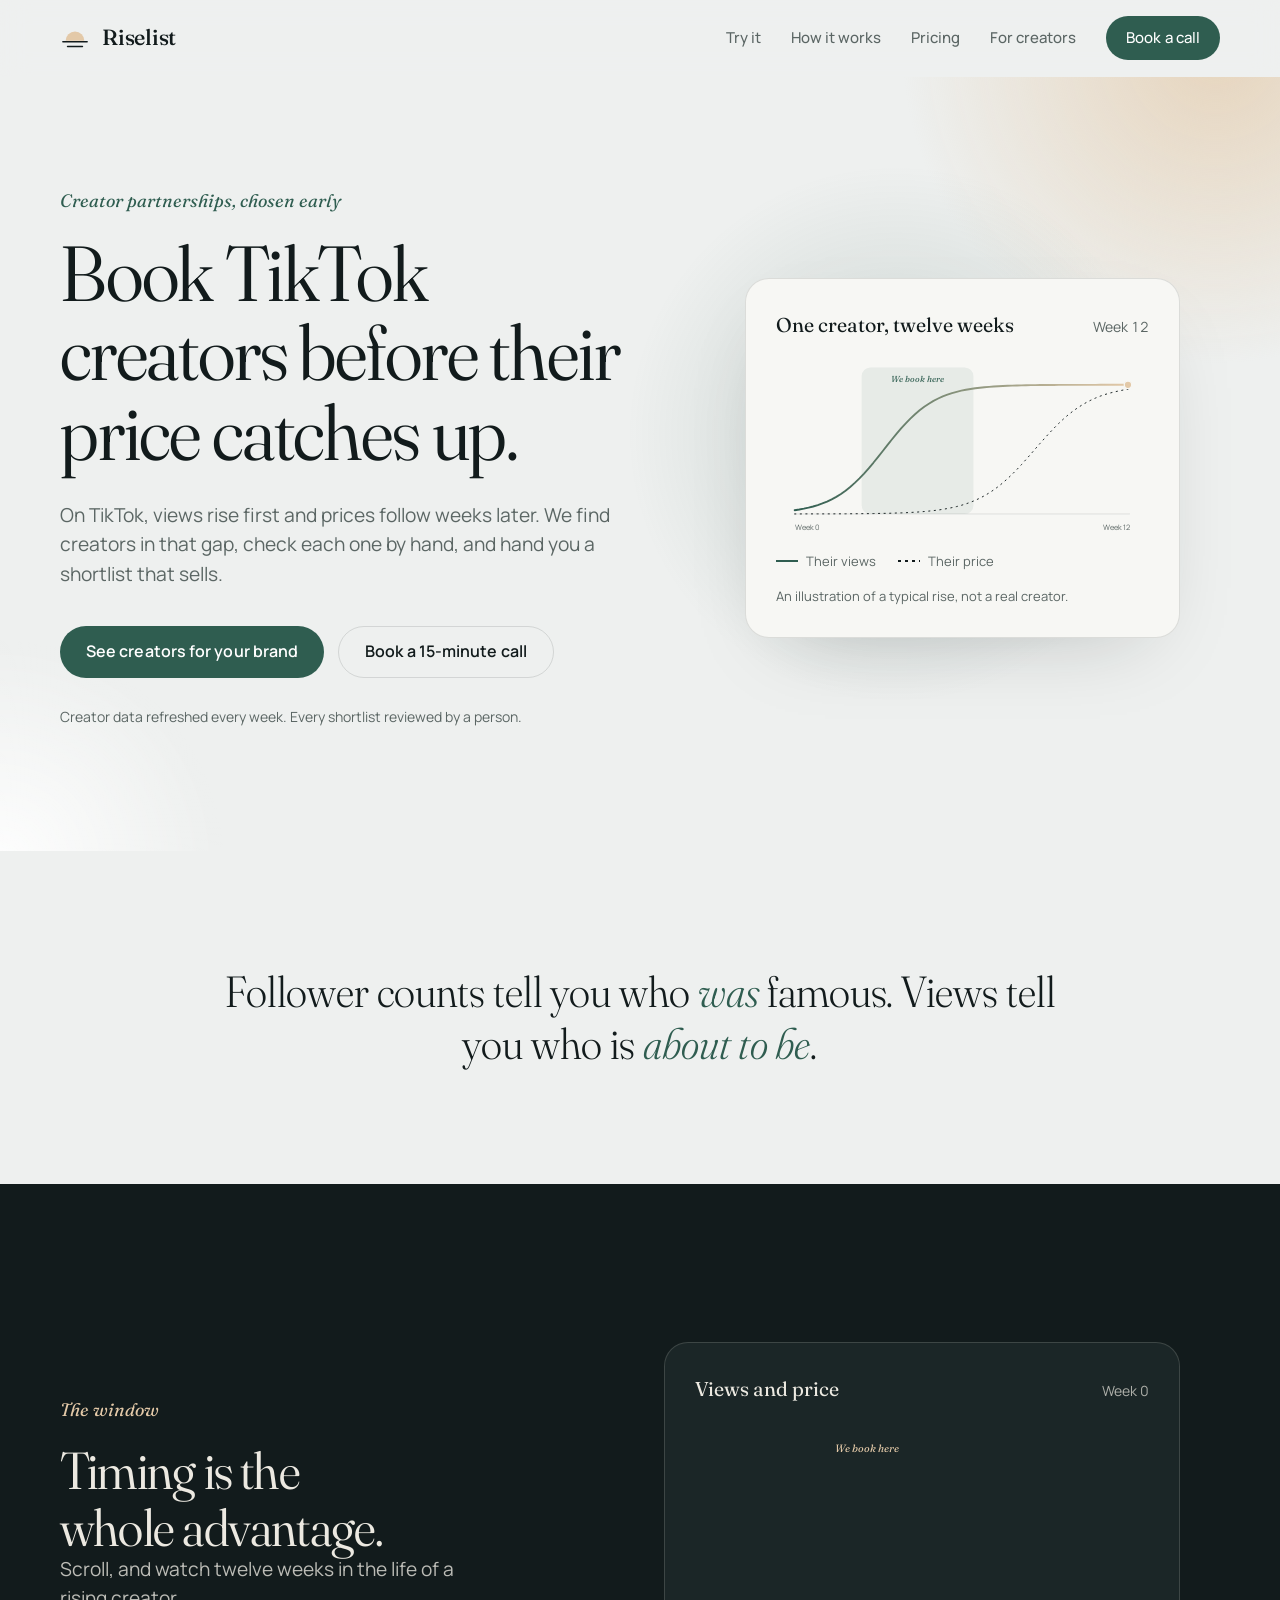
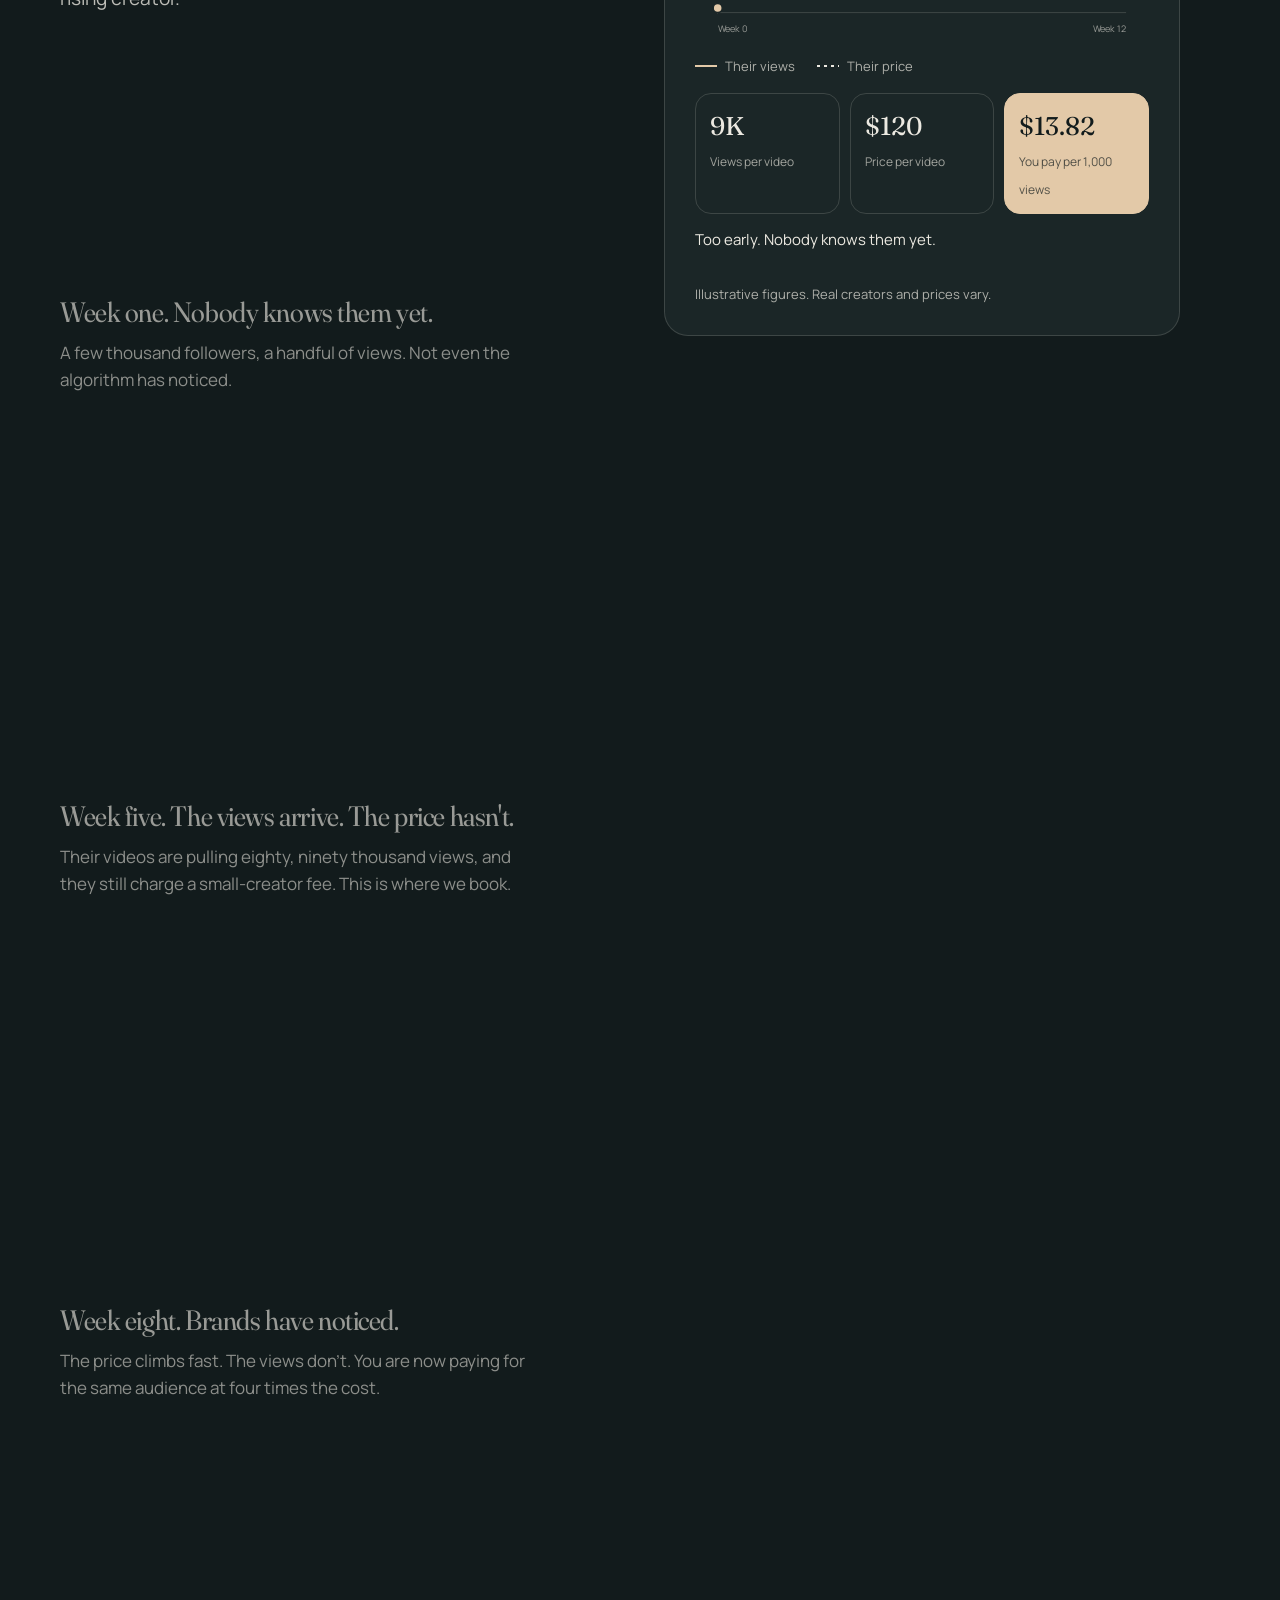
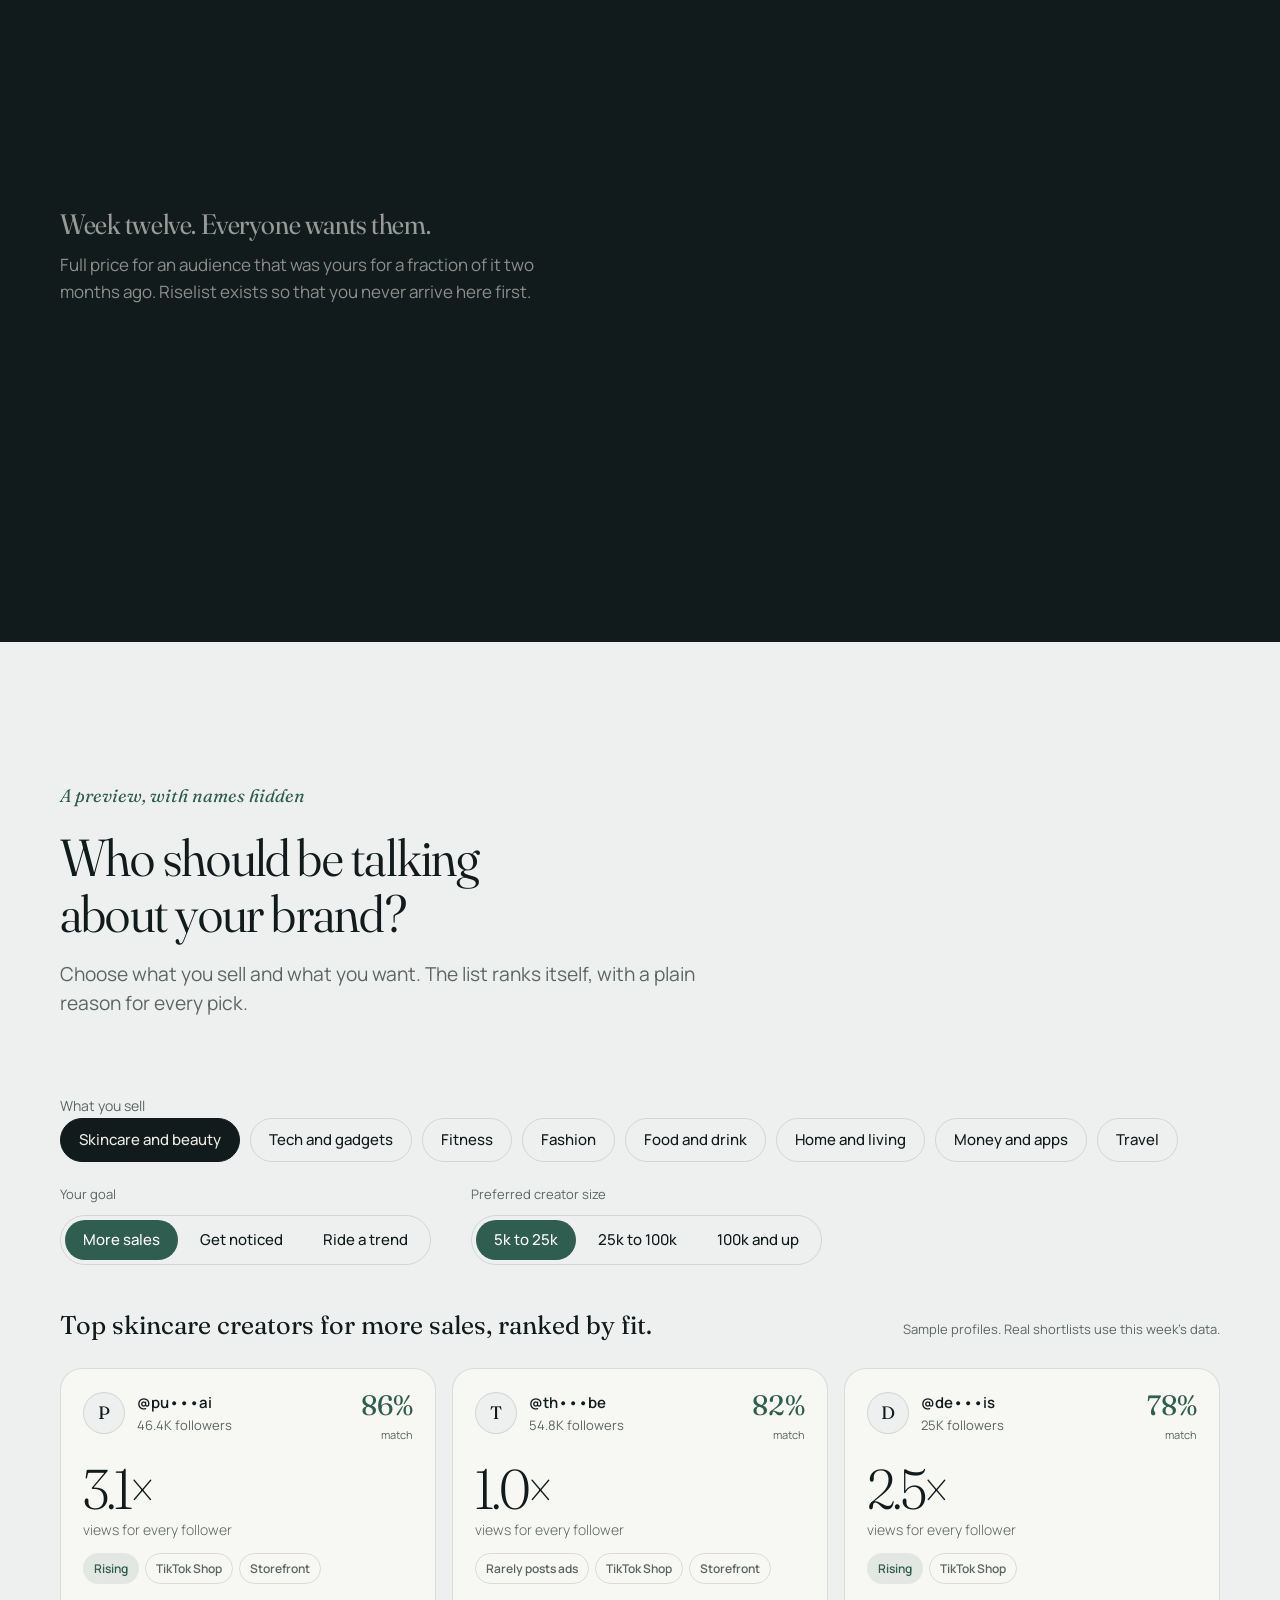
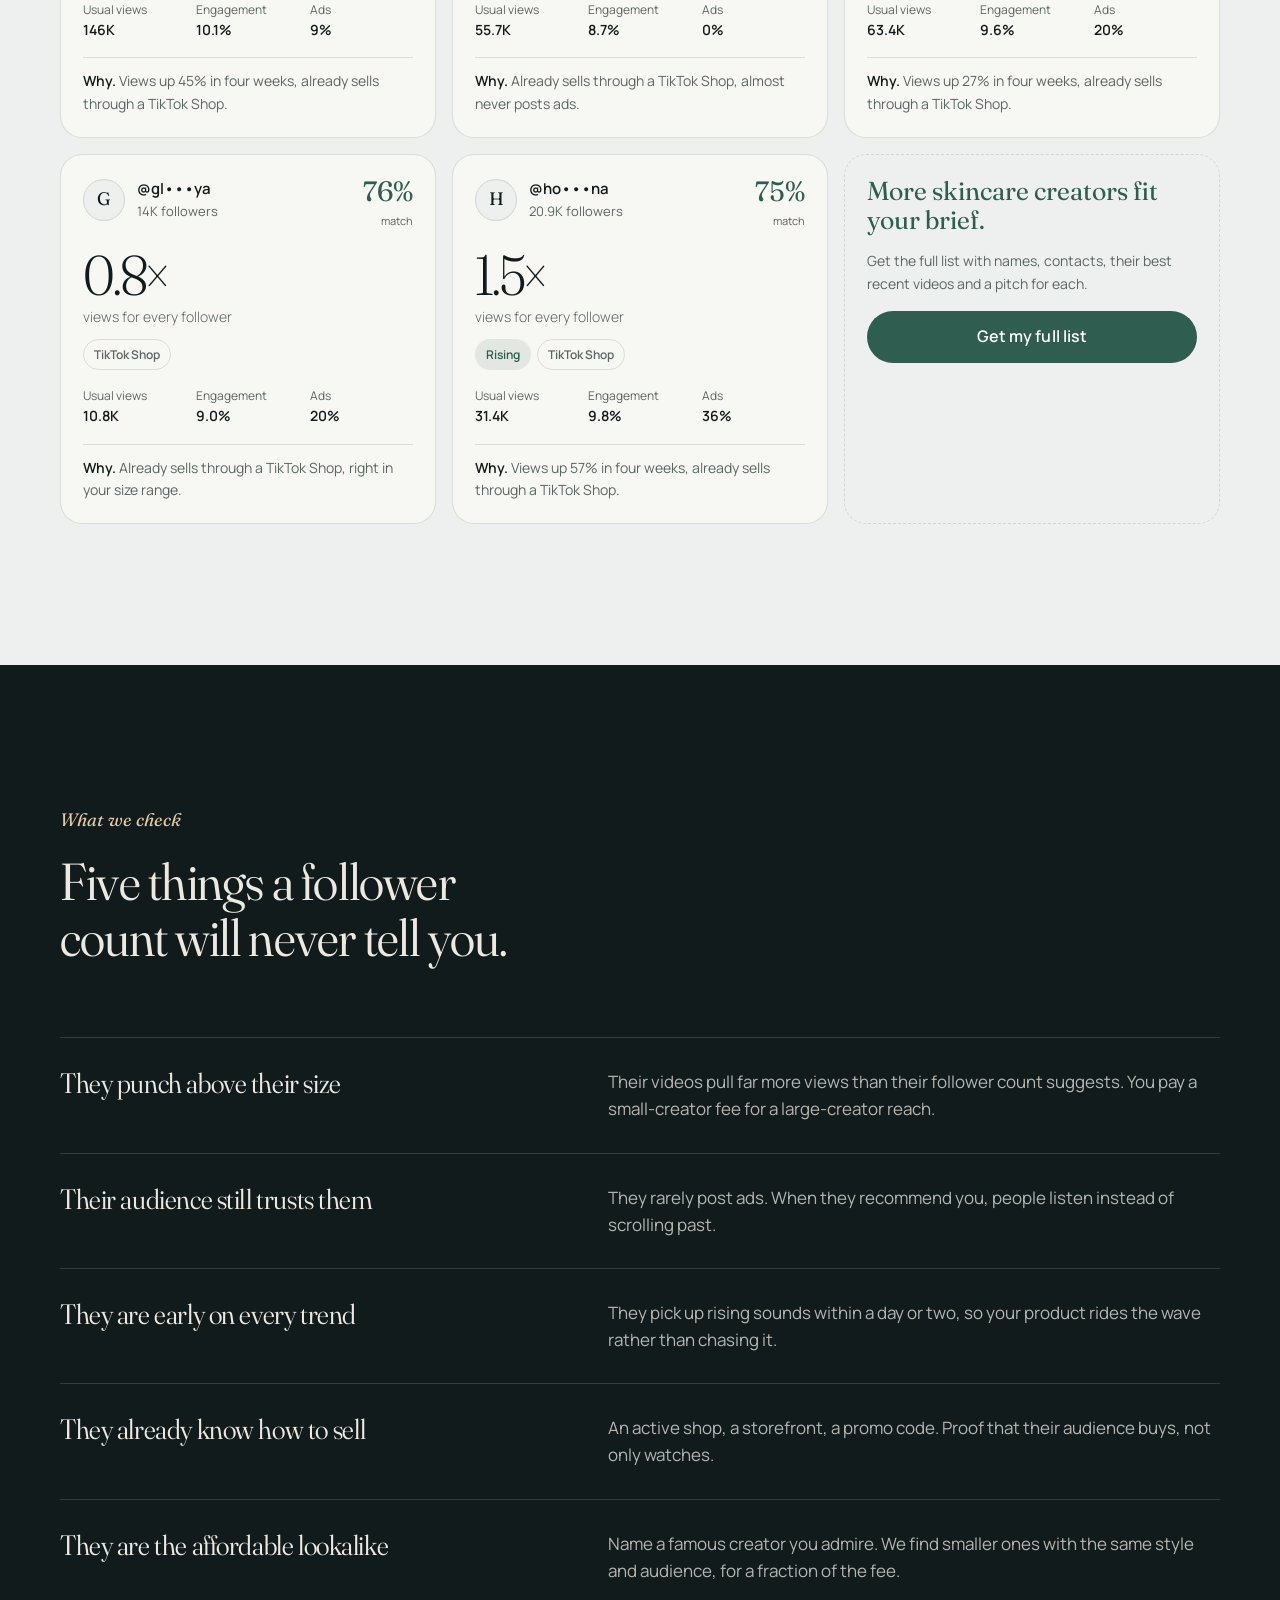
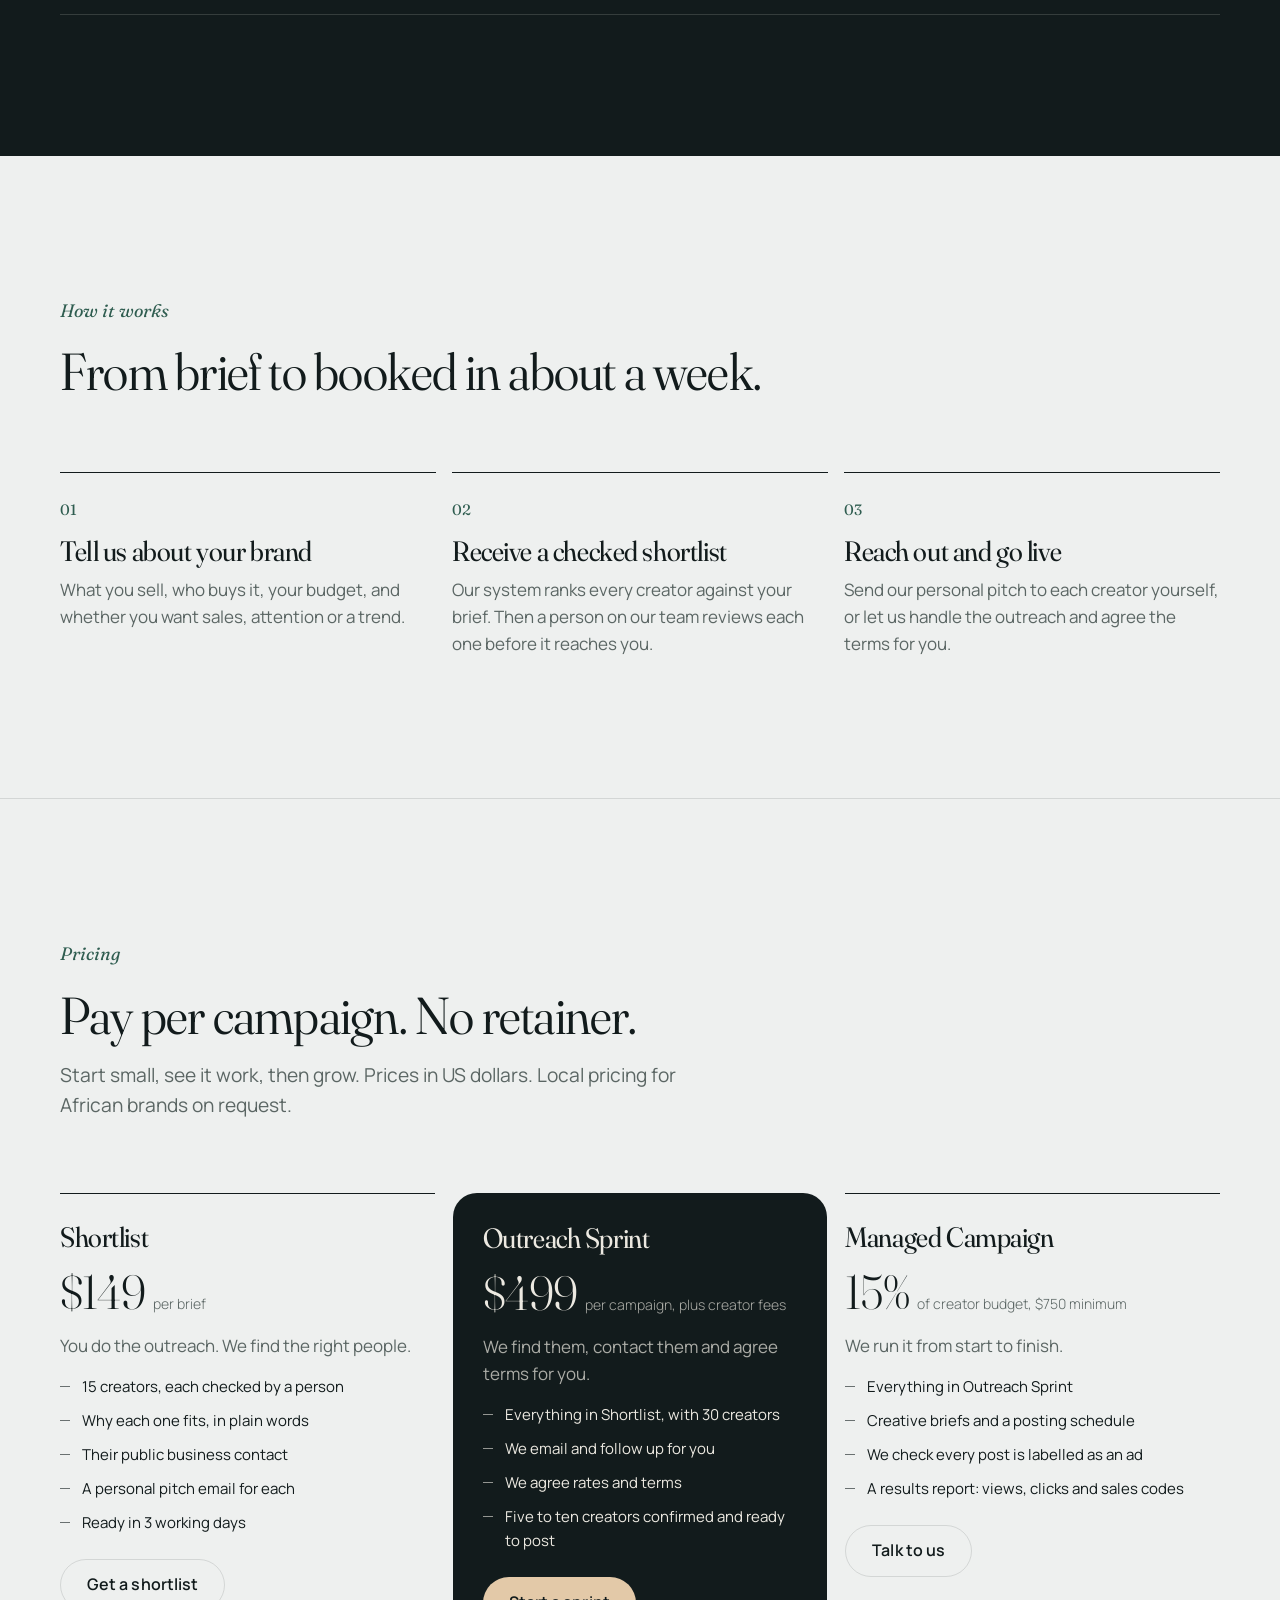
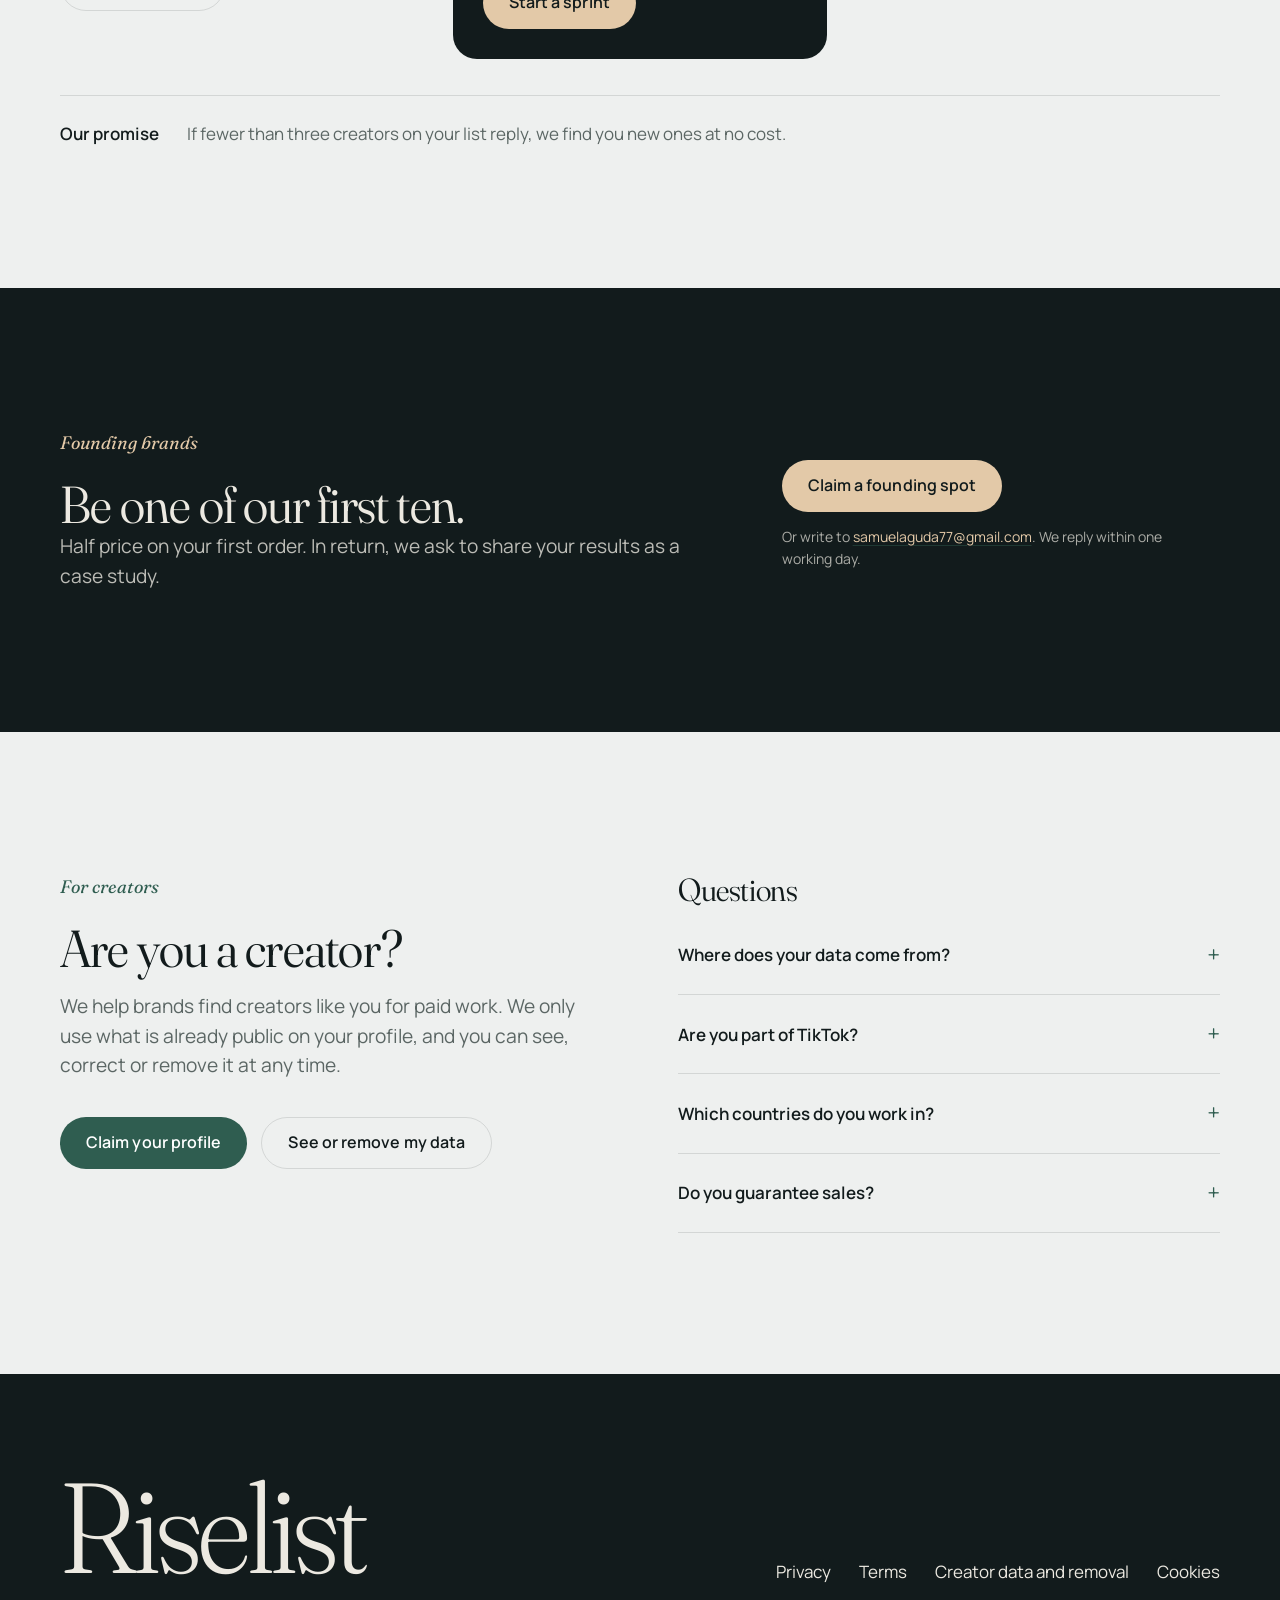
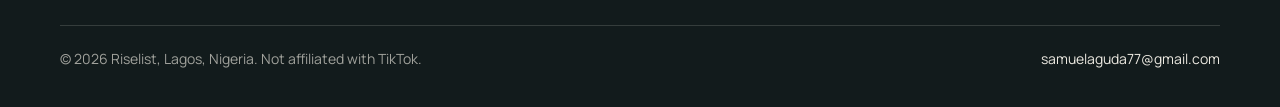
==== index.html @ f0c31afb "Riselist website: calm redesign, policies, GitHub Pages workflow Co-Authored-By: Claude Fable 5.1 <n" ====
<!doctype html>
<html lang="en">
<head>
  <meta charset="utf-8">
  <meta name="viewport" content="width=device-width, initial-scale=1">
  <title>Riselist — Book TikTok creators before their price catches up</title>
  <meta name="description" content="Riselist finds TikTok creators whose views are rising faster than their price, checks each one by hand, and gives brands a shortlist that sells.">
  <meta name="theme-color" content="#EEF0EF">
  <link rel="canonical" href="https://getriselist.com/">
  <link rel="icon" href="/assets/favicon.svg" type="image/svg+xml">
  <meta property="og:title" content="Riselist — Book TikTok creators before their price catches up">
  <meta property="og:description" content="We find creators in the gap between rising views and rising prices, check each one by hand, and hand you a shortlist that sells.">
  <meta property="og:type" content="website">
  <meta property="og:url" content="https://getriselist.com/">
  <meta property="og:image" content="https://getriselist.com/assets/og.png">
  <meta name="twitter:card" content="summary_large_image">
  <link rel="preconnect" href="https://fonts.googleapis.com">
  <link rel="preconnect" href="https://fonts.gstatic.com" crossorigin>
  <link rel="stylesheet" href="https://fonts.googleapis.com/css2?family=Fraunces:ital,opsz,wght,SOFT@0,9..144,300..600,0..100;1,9..144,300..600,0..100&family=Manrope:wght@400;500;600&display=swap">
  <link rel="stylesheet" href="/assets/style.css">
</head>
<body>
<a class="skip" href="#main">Skip to content</a>

<header class="site-header" id="top">
  <div class="wrap">
    <a class="brand" href="/" aria-label="Riselist home">
      <svg class="brand-mark" viewBox="0 0 32 32" aria-hidden="true"><path d="M6 19a10 10 0 0 1 20 0z" fill="#E3C9A8"></path><path d="M3 20h26" stroke="#121B1C" stroke-width="1.5" stroke-linecap="round"></path><path d="M8 25h16" stroke="#121B1C" stroke-width="1.5" stroke-linecap="round"></path></svg>
      <span class="brand-name">Riselist</span>
    </a>
    <button type="button" class="nav-toggle" aria-expanded="false" aria-controls="nav" aria-label="Open menu">
      <svg viewBox="0 0 20 20" fill="none" stroke="currentColor" stroke-width="1.6" stroke-linecap="round"><path d="M3 6h14M3 10h14M3 14h14"></path></svg>
    </button>
    <nav class="nav" id="nav" aria-label="Main">
      <a href="#demo">Try it</a>
      <a href="#how">How it works</a>
      <a href="#pricing">Pricing</a>
      <a href="/creators.html">For creators</a>
      <a class="btn btn-primary" href="#book">Book a call</a>
    </nav>
  </div>
</header>

<main id="main">

  <!-- HERO -->
  <section class="hero" aria-labelledby="hero-title">
    <div class="dawn" aria-hidden="true"><span class="d1"></span><span class="d2"></span><span class="d3"></span></div>
    <div class="wrap">
      <div>
        <p class="label rv d1">Creator partnerships, chosen early</p>
        <h1 id="hero-title" class="rv d2">Book TikTok creators before their price catches up.</h1>
        <p class="lead rv d3">On TikTok, views rise first and prices follow weeks later. We find creators in that gap, check each one by hand, and hand you a shortlist that sells.</p>
        <div class="hero-actions rv d4">
          <a class="btn btn-primary" href="#demo">See creators for your brand</a>
          <a class="btn btn-ghost" href="#book">Book a 15-minute call</a>
        </div>
        <p class="hero-note rv d5">Creator data refreshed every week. Every shortlist reviewed by a person.</p>
      </div>

      <figure class="rise-card rv d3" aria-describedby="rise-desc">
        <figcaption>
          <span class="ttl">One creator, twelve weeks</span>
          <span class="wk" id="hero-week">Week 0</span>
        </figcaption>
        <svg class="rise-svg" id="hero-svg" viewBox="0 0 600 300" role="img" aria-labelledby="rise-desc">
          <desc id="rise-desc">A creator's views rise steeply from week two while their price only starts to rise around week seven. The gap between is when Riselist books them.</desc>
          <defs>
            <linearGradient id="viewsGrad" x1="0" x2="1" y1="0" y2="0">
              <stop offset="0" stop-color="#2F5D50"></stop>
              <stop offset="1" stop-color="#E3C9A8"></stop>
            </linearGradient>
          </defs>
          <rect class="window" x="0" y="20" width="0" height="236" rx="14" fill="rgba(47,93,80,0.08)"></rect>
          <text class="window-label" x="0" y="44" text-anchor="middle" font-family="Fraunces, Georgia, serif" font-style="italic" font-size="14" fill="#2F5D50" opacity="0">We book here</text>
          <line x1="30" y1="256" x2="570" y2="256" stroke="rgba(18,27,28,0.18)" stroke-width="1"></line>
          <path class="price-path" d="" fill="none" stroke="#121B1C" stroke-width="1.5" stroke-dasharray="2 7" stroke-linecap="round"></path>
          <path class="views-path" d="" fill="none" stroke="url(#viewsGrad)" stroke-width="3" stroke-linecap="round" stroke-linejoin="round"></path>
          <circle class="views-dot" cx="30" cy="256" r="6" fill="#E3C9A8" stroke="#F7F7F4" stroke-width="2"></circle>
          <text x="30" y="282" font-family="Manrope, system-ui, sans-serif" font-size="12" fill="#5B6664">Week 0</text>
          <text x="570" y="282" text-anchor="end" font-family="Manrope, system-ui, sans-serif" font-size="12" fill="#5B6664">Week 12</text>
        </svg>
        <div class="legend" aria-hidden="true"><span><i></i>Their views</span><span><i class="dot"></i>Their price</span></div>
        <p class="caption">An illustration of a typical rise, not a real creator.</p>
      </figure>
    </div>
  </section>

  <!-- STATEMENT -->
  <section class="statement reveal" aria-label="Our view">
    <div class="wrap">
      <p>Follower counts tell you who <em>was</em> famous. Views tell you who is <em>about to be</em>.</p>
    </div>
  </section>

  <!-- SCROLL STORY -->
  <section class="section on-ink story" id="why" aria-labelledby="story-title">
    <div class="wrap">
      <div class="story-steps" id="story-steps">
        <div class="story-step active" data-week="0.5">
          <div class="inner">
            <p class="label">The window</p>
            <h2 id="story-title">Timing is the whole advantage.</h2>
            <p class="lead">Scroll, and watch twelve weeks in the life of a rising creator.</p>
          </div>
        </div>
        <div class="story-step" data-week="1.5">
          <div class="inner">
            <h3>Week one. Nobody knows them yet.</h3>
            <p>A few thousand followers, a handful of views. Not even the algorithm has noticed.</p>
          </div>
        </div>
        <div class="story-step" data-week="5">
          <div class="inner">
            <h3>Week five. The views arrive. The price hasn't.</h3>
            <p>Their videos are pulling eighty, ninety thousand views, and they still charge a small-creator fee. This is where we book.</p>
          </div>
        </div>
        <div class="story-step" data-week="8.5">
          <div class="inner">
            <h3>Week eight. Brands have noticed.</h3>
            <p>The price climbs fast. The views don't. You are now paying for the same audience at four times the cost.</p>
          </div>
        </div>
        <div class="story-step" data-week="12">
          <div class="inner">
            <h3>Week twelve. Everyone wants them.</h3>
            <p>Full price for an audience that was yours for a fraction of it two months ago. Riselist exists so that you never arrive here first.</p>
          </div>
        </div>
      </div>

      <div class="story-stage">
        <figure class="rise-card">
          <figcaption>
            <span class="ttl">Views and price</span>
            <span class="wk" id="story-week">Week 0</span>
          </figcaption>
          <svg class="rise-svg" id="story-svg" viewBox="0 0 600 300" role="img" aria-label="Chart that follows the text: views rise early, price rises late.">
            <defs>
              <linearGradient id="viewsGrad2" x1="0" x2="1" y1="0" y2="0">
                <stop offset="0" stop-color="#8FB5A8"></stop>
                <stop offset="1" stop-color="#E3C9A8"></stop>
              </linearGradient>
            </defs>
            <rect class="window" x="0" y="20" width="0" height="236" rx="14" fill="rgba(227,201,168,0.10)"></rect>
            <text class="window-label" x="0" y="44" text-anchor="middle" font-family="Fraunces, Georgia, serif" font-style="italic" font-size="14" fill="#E3C9A8" opacity="0">We book here</text>
            <line x1="30" y1="256" x2="570" y2="256" stroke="rgba(236,233,225,0.22)" stroke-width="1"></line>
            <path class="price-path" d="" fill="none" stroke="#ECE9E1" stroke-width="1.5" stroke-dasharray="2 7" stroke-linecap="round"></path>
            <path class="views-path" d="" fill="none" stroke="url(#viewsGrad2)" stroke-width="3" stroke-linecap="round" stroke-linejoin="round"></path>
            <circle class="views-dot" cx="30" cy="256" r="6" fill="#E3C9A8" stroke="#1B2627" stroke-width="2"></circle>
            <text x="30" y="282" font-family="Manrope, system-ui, sans-serif" font-size="12" fill="rgba(236,233,225,0.6)">Week 0</text>
            <text x="570" y="282" text-anchor="end" font-family="Manrope, system-ui, sans-serif" font-size="12" fill="rgba(236,233,225,0.6)">Week 12</text>
          </svg>
          <div class="legend" aria-hidden="true"><span><i></i>Their views</span><span><i class="dot"></i>Their price</span></div>
          <div class="stats" aria-live="polite">
            <div class="stat"><b id="st-views">9K</b><span>Views per video</span></div>
            <div class="stat"><b id="st-price">$120</b><span>Price per video</span></div>
            <div class="stat hi"><b id="st-cpm">$13.80</b><span>You pay per 1,000 views</span></div>
          </div>
          <p class="verdict" id="st-verdict">Too early. Nobody knows them yet.</p>
          <div class="story-scrub">
            <label for="story-range">Move through the twelve weeks</label>
            <input id="story-range" type="range" min="0" max="12" step="0.25" value="0">
          </div>
          <p class="caption">Illustrative figures. Real creators and prices vary.</p>
        </figure>
      </div>
    </div>
  </section>

  <!-- DEMO -->
  <section class="section" id="demo" aria-labelledby="demo-title">
    <div class="wrap">
      <div class="section-head reveal">
        <p class="label">A preview, with names hidden</p>
        <h2 id="demo-title">Who should be talking about your brand?</h2>
        <p class="lead">Choose what you sell and what you want. The list ranks itself, with a plain reason for every pick.</p>
      </div>

      <div class="controls reveal">
        <div class="group">
          <span class="muted small">What you sell</span>
          <div class="chips" id="cats" role="group" aria-label="What you sell"></div>
        </div>
        <div class="control-row">
          <div class="group">
            <span>Your goal</span>
            <div class="seg" id="goals" role="group" aria-label="Your goal"></div>
          </div>
          <div class="group">
            <span>Preferred creator size</span>
            <div class="seg" id="sizes" role="group" aria-label="Preferred creator size"></div>
          </div>
        </div>
      </div>

      <div class="demo-summary">
        <p class="ttl" id="demo-summary">Top skincare creators for more sales, ranked by fit.</p>
        <p class="note">Sample profiles. Real shortlists use this week's data.</p>
      </div>

      <div class="cards" id="cards" aria-live="polite"></div>
    </div>
  </section>

  <!-- WHAT WE CHECK -->
  <section class="section on-ink" id="checks" aria-labelledby="checks-title">
    <div class="wrap">
      <div class="section-head reveal">
        <p class="label">What we check</p>
        <h2 id="checks-title">Five things a follower count will never tell you.</h2>
      </div>
      <ul class="checks stagger">
        <li><h3>They punch above their size</h3><p>Their videos pull far more views than their follower count suggests. You pay a small-creator fee for a large-creator reach.</p></li>
        <li><h3>Their audience still trusts them</h3><p>They rarely post ads. When they recommend you, people listen instead of scrolling past.</p></li>
        <li><h3>They are early on every trend</h3><p>They pick up rising sounds within a day or two, so your product rides the wave rather than chasing it.</p></li>
        <li><h3>They already know how to sell</h3><p>An active shop, a storefront, a promo code. Proof that their audience buys, not only watches.</p></li>
        <li><h3>They are the affordable lookalike</h3><p>Name a famous creator you admire. We find smaller ones with the same style and audience, for a fraction of the fee.</p></li>
      </ul>
    </div>
  </section>

  <!-- HOW IT WORKS -->
  <section class="section" id="how" aria-labelledby="how-title">
    <div class="wrap">
      <div class="section-head reveal">
        <p class="label">How it works</p>
        <h2 id="how-title">From brief to booked in about a week.</h2>
      </div>
      <ol class="steps stagger">
        <li><h3>Tell us about your brand</h3><p>What you sell, who buys it, your budget, and whether you want sales, attention or a trend.</p></li>
        <li><h3>Receive a checked shortlist</h3><p>Our system ranks every creator against your brief. Then a person on our team reviews each one before it reaches you.</p></li>
        <li><h3>Reach out and go live</h3><p>Send our personal pitch to each creator yourself, or let us handle the outreach and agree the terms for you.</p></li>
      </ol>
    </div>
  </section>

  <!-- PRICING -->
  <section class="section" id="pricing" aria-labelledby="pricing-title">
    <div class="wrap">
      <div class="section-head reveal">
        <p class="label">Pricing</p>
        <h2 id="pricing-title">Pay per campaign. No retainer.</h2>
        <p class="lead">Start small, see it work, then grow. Prices in US dollars. Local pricing for African brands on request.</p>
      </div>
      <div class="plans stagger">
        <div class="plan">
          <h3>Shortlist</h3>
          <p class="price">$149<small>per brief</small></p>
          <p class="muted">You do the outreach. We find the right people.</p>
          <ul>
            <li>15 creators, each checked by a person</li>
            <li>Why each one fits, in plain words</li>
            <li>Their public business contact</li>
            <li>A personal pitch email for each</li>
            <li>Ready in 3 working days</li>
          </ul>
          <a class="btn btn-ghost" href="#book">Get a shortlist</a>
        </div>
        <div class="plan featured on-ink">
          <h3>Outreach Sprint</h3>
          <p class="price">$499<small>per campaign, plus creator fees</small></p>
          <p class="muted">We find them, contact them and agree terms for you.</p>
          <ul>
            <li>Everything in Shortlist, with 30 creators</li>
            <li>We email and follow up for you</li>
            <li>We agree rates and terms</li>
            <li>Five to ten creators confirmed and ready to post</li>
          </ul>
          <a class="btn btn-primary" href="#book">Start a sprint</a>
        </div>
        <div class="plan">
          <h3>Managed Campaign</h3>
          <p class="price">15%<small>of creator budget, $750 minimum</small></p>
          <p class="muted">We run it from start to finish.</p>
          <ul>
            <li>Everything in Outreach Sprint</li>
            <li>Creative briefs and a posting schedule</li>
            <li>We check every post is labelled as an ad</li>
            <li>A results report: views, clicks and sales codes</li>
          </ul>
          <a class="btn btn-ghost" href="#book">Talk to us</a>
        </div>
      </div>
      <div class="promise reveal">
        <b>Our promise</b>
        <span class="muted">If fewer than three creators on your list reply, we find you new ones at no cost.</span>
      </div>
    </div>
  </section>

  <!-- FOUNDING -->
  <section class="section on-ink founding" id="book" aria-labelledby="founding-title">
    <div class="wrap">
      <div class="reveal">
        <p class="label">Founding brands</p>
        <h2 id="founding-title">Be one of our first ten.</h2>
        <p class="lead">Half price on your first order. In return, we ask to share your results as a case study.</p>
      </div>
      <div class="reveal">
        <a class="btn btn-primary" href="mailto:samuelaguda77@gmail.com?subject=Founding%20brand%20at%20Riselist">Claim a founding spot</a>
        <p class="small founding-alt">Or write to <a class="founding-link" href="mailto:samuelaguda77@gmail.com">samuelaguda77@gmail.com</a>. We reply within one working day.</p>
      </div>
    </div>
  </section>

  <!-- CREATORS + FAQ -->
  <section class="section" id="creators" aria-labelledby="creators-title">
    <div class="wrap two">
      <div class="reveal">
        <p class="label">For creators</p>
        <h2 id="creators-title">Are you a creator?</h2>
        <p class="lead mt-16">We help brands find creators like you for paid work. We only use what is already public on your profile, and you can see, correct or remove it at any time.</p>
        <div class="hero-actions">
          <a class="btn btn-primary" href="/creators.html#claim">Claim your profile</a>
          <a class="btn btn-ghost" href="/creators.html#remove">See or remove my data</a>
        </div>
      </div>
      <div class="faq reveal">
        <h2 class="faq-title">Questions</h2>
        <details><summary>Where does your data come from?</summary><p>From public creator profiles, and from creators who connect their own accounts. A person on our team looks at every profile before it is added. We refresh the numbers every week.</p></details>
        <details><summary>Are you part of TikTok?</summary><p>No. Riselist is an independent company. We are not connected to, or approved by, TikTok.</p></details>
        <details><summary>Which countries do you work in?</summary><p>Everywhere. Tell us where your customers are and we find creators whose audience lives there.</p></details>
        <details><summary>Do you guarantee sales?</summary><p>No one honestly can. What we do is stack the odds: creators with real reach, a trusted voice, and a record of selling.</p></details>
      </div>
    </div>
  </section>

</main>

<footer class="site-footer">
  <div class="wrap">
    <div class="top">
      <p class="wordmark">Riselist</p>
      <nav aria-label="Legal and policies">
        <a href="/privacy.html">Privacy</a>
        <a href="/terms.html">Terms</a>
        <a href="/creators.html">Creator data and removal</a>
        <a href="/cookies.html">Cookies</a>
      </nav>
    </div>
    <div class="bottom">
      <span>© 2026 Riselist, Lagos, Nigeria. Not affiliated with TikTok.</span>
      <span><a href="mailto:samuelaguda77@gmail.com">samuelaguda77@gmail.com</a></span>
    </div>
  </div>
</footer>

<script src="/assets/main.js" defer></script>
</body>
</html>
---- assets/style.css ----
/* Riselist — quiet luxury. See DESIGN_PLAN.md */

:root {
  --mist: #EEF0EF;
  --linen: #F7F7F4;
  --ink: #121B1C;
  --ink-2: #1B2627;
  --moss: #2F5D50;
  --moss-deep: #244A40;
  --champagne: #E3C9A8;
  --slate: #5B6664;
  --hair: rgba(18, 27, 28, 0.12);
  --hair-on-ink: rgba(236, 233, 225, 0.16);
  --pearl: #ECE9E1;

  --serif: "Fraunces", "Iowan Old Style", "Palatino Linotype", Georgia, serif;
  --sans: "Manrope", "Segoe UI", system-ui, -apple-system, sans-serif;

  --ease-out: cubic-bezier(0.22, 0.61, 0.21, 1);
  --ease-soft: cubic-bezier(0.33, 0, 0.1, 1);
  --dur: 900ms;

  --maxw: 1160px;
  --gutter: clamp(20px, 5vw, 48px);
}

*, *::before, *::after { box-sizing: border-box; }

html { scroll-behavior: smooth; -webkit-text-size-adjust: 100%; }

body {
  margin: 0;
  background: var(--mist);
  color: var(--ink);
  font-family: var(--sans);
  font-size: 17px;
  line-height: 1.6;
  -webkit-font-smoothing: antialiased;
  text-rendering: optimizeLegibility;
  overflow-x: hidden;
}

img, svg { display: block; max-width: 100%; }

a { color: var(--moss); text-decoration: none; text-underline-offset: 0.18em; }
a:hover { color: var(--moss-deep); text-decoration: underline; }

:focus-visible { outline: 2px solid var(--moss); outline-offset: 4px; border-radius: 4px; }

button { font: inherit; color: inherit; background: none; border: 0; cursor: pointer; }

.skip {
  position: absolute; left: 16px; top: -48px;
  background: var(--ink); color: var(--pearl); padding: 10px 14px; border-radius: 10px; z-index: 100;
}
.skip:focus { top: 16px; }

.wrap { width: min(var(--maxw), 100% - 2 * var(--gutter)); margin-inline: auto; }

/* ---------- Type ---------- */

.display, h1, h2, h3 {
  font-family: var(--serif);
  font-weight: 350;
  letter-spacing: -0.015em;
  line-height: 1.08;
  margin: 0;
  text-wrap: balance;
  font-variation-settings: "opsz" 120, "SOFT" 30;
}
h1 { font-size: clamp(42px, 6.2vw, 78px); line-height: 1.02; }
h2 { font-size: clamp(32px, 4.2vw, 52px); }
h3 { font-size: clamp(22px, 2.2vw, 28px); font-weight: 400; }

.label {
  font-family: var(--serif);
  font-style: italic;
  font-weight: 400;
  font-size: 18px;
  color: var(--moss);
  margin: 0 0 18px;
  font-variation-settings: "opsz" 24;
}
.on-ink .label { color: var(--champagne); }

.lead { font-size: clamp(18px, 1.5vw, 21px); line-height: 1.55; color: var(--slate); max-width: 34em; text-wrap: pretty; margin: 0; }
.on-ink .lead { color: rgba(236, 233, 225, 0.78); }

p { margin: 0; max-width: 66ch; text-wrap: pretty; }
.muted { color: var(--slate); }
.small { font-size: 14px; }

/* ---------- Buttons ---------- */

.btn {
  display: inline-flex; align-items: center; justify-content: center; gap: 10px;
  min-height: 52px; padding: 0 26px; border-radius: 999px;
  font-weight: 600; font-size: 16px; letter-spacing: 0.005em;
  transition: background-color 320ms var(--ease-soft), color 320ms var(--ease-soft), border-color 320ms var(--ease-soft), transform 320ms var(--ease-soft);
  text-decoration: none;
}
.btn:hover { text-decoration: none; transform: translateY(-1px); }
.btn-primary { background: var(--moss); color: #FFFFFF; }
.btn-primary:hover { background: var(--moss-deep); color: #FFFFFF; }
.btn-ghost { border: 1px solid var(--hair); color: var(--ink); background: transparent; }
.btn-ghost:hover { border-color: var(--ink); color: var(--ink); }
.on-ink .btn-primary { background: var(--champagne); color: var(--ink); }
.on-ink .btn-primary:hover { background: #EBD6BB; color: var(--ink); }
.on-ink .btn-ghost { border-color: var(--hair-on-ink); color: var(--pearl); }
.on-ink .btn-ghost:hover { border-color: var(--pearl); color: var(--pearl); }

/* ---------- Header ---------- */

.site-header {
  position: sticky; top: 0; z-index: 50;
  background: color-mix(in srgb, var(--mist) 82%, transparent);
  -webkit-backdrop-filter: saturate(140%) blur(14px);
  backdrop-filter: saturate(140%) blur(14px);
  border-bottom: 1px solid transparent;
  transition: border-color 400ms var(--ease-soft);
}
.site-header.scrolled { border-bottom-color: var(--hair); }
.site-header { transition: border-color 400ms var(--ease-soft), background-color 500ms var(--ease-soft); }
.site-header.on-dark { background: color-mix(in srgb, var(--ink) 78%, transparent); border-bottom-color: var(--hair-on-ink); }
.site-header.on-dark .brand-name { color: var(--pearl); }
.site-header.on-dark .nav-toggle { border-color: var(--hair-on-ink); color: var(--pearl); }
@media (min-width: 921px) {
  .site-header.on-dark .nav a { color: var(--pearl); }
  .site-header.on-dark .nav a:hover { color: #FFFFFF; }
  .site-header.on-dark .nav a.btn-primary { background: var(--champagne); color: var(--ink); }
  .site-header.on-dark .nav a.btn-primary:hover { background: #EAD4B6; color: var(--ink); }
}
.site-header .wrap { display: flex; align-items: center; justify-content: space-between; gap: 24px; min-height: 76px; }

.brand { display: inline-flex; align-items: center; gap: 12px; color: var(--ink); text-decoration: none; }
.brand:hover { text-decoration: none; color: var(--ink); }
.brand-mark { width: 30px; height: 30px; }
.brand-name { font-family: var(--serif); font-weight: 500; font-size: 22px; letter-spacing: -0.01em; font-variation-settings: "opsz" 40; }

.nav { display: flex; align-items: center; gap: 30px; }
.nav a { color: var(--slate); font-weight: 500; font-size: 15px; }
.nav a:hover { color: var(--ink); text-decoration: none; }
.nav .btn { min-height: 44px; padding: 0 20px; font-size: 15px; }
.nav a.btn-primary { color: #FFFFFF; }
.nav a.btn-primary:hover { color: #FFFFFF; }

.nav-toggle { display: none; width: 44px; height: 44px; border-radius: 999px; border: 1px solid var(--hair); align-items: center; justify-content: center; }
.nav-toggle svg { width: 20px; height: 20px; }

@media (max-width: 820px) {
  .nav-toggle { display: inline-flex; }
  .nav {
    position: absolute; left: 0; right: 0; top: 100%;
    flex-direction: column; align-items: stretch; gap: 0;
    background: var(--linen); border-bottom: 1px solid var(--hair);
    padding: 8px var(--gutter) 20px;
    display: none;
  }
  .nav.open { display: flex; }
  .nav a { padding: 14px 0; border-bottom: 1px solid var(--hair); font-size: 17px; }
  .nav a:last-of-type { border-bottom: 0; }
  .nav .btn { margin-top: 12px; }
}

/* ---------- Sections ---------- */

.section { padding-block: clamp(80px, 11vw, 160px); }
.section + .section { border-top: 1px solid var(--hair); }
.section.on-ink { background: var(--ink); color: var(--pearl); border-top: 0; }
.section.on-ink + .section { border-top: 0; }
.section-head { max-width: 760px; margin-bottom: clamp(40px, 6vw, 72px); }
.section-head .lead { margin-top: 18px; }

/* ---------- Hero ---------- */

.hero {
  position: relative;
  min-height: 86vh;
  display: grid;
  align-items: center;
  padding-block: clamp(56px, 8vw, 120px) clamp(72px, 9vw, 140px);
  overflow: hidden;
}
.hero .wrap {
  position: relative;
  display: grid;
  grid-template-columns: minmax(0, 1.05fr) minmax(0, 0.95fr);
  gap: clamp(40px, 6vw, 96px);
  align-items: center;
}
@media (max-width: 920px) {
  .hero .wrap { grid-template-columns: 1fr; }
  .hero { min-height: 0; }
}

.hero h1 { max-width: 11.5em; }
.hero .lead { margin-top: 28px; }
.hero-actions { display: flex; flex-wrap: wrap; gap: 14px; margin-top: 36px; }
.hero-note { margin-top: 28px; font-size: 14px; color: var(--slate); }

/* Dawn: three soft radial fields that drift. Transform-only. */
.dawn { position: absolute; inset: -20% -10% -10% -10%; pointer-events: none; z-index: 0; }
.dawn span {
  position: absolute; border-radius: 50%;
  will-change: transform;
}
.dawn .d1 { width: 70vw; height: 70vw; right: -20vw; top: -25vw; background: radial-gradient(closest-side, rgba(227,201,168,0.7), rgba(227,201,168,0) 70%); animation: drift1 42s var(--ease-soft) infinite alternate; }
.dawn .d2 { width: 60vw; height: 60vw; right: 10vw; top: 10vw; background: radial-gradient(closest-side, rgba(47,93,80,0.18), rgba(47,93,80,0) 70%); animation: drift2 54s var(--ease-soft) infinite alternate; }
.dawn .d3 { width: 50vw; height: 50vw; left: -15vw; bottom: -20vw; background: radial-gradient(closest-side, rgba(255,255,255,0.9), rgba(255,255,255,0) 70%); animation: drift3 48s var(--ease-soft) infinite alternate; }
@keyframes drift1 { from { transform: translate3d(0,0,0) scale(1); } to { transform: translate3d(-6vw, 5vw, 0) scale(1.08); } }
@keyframes drift2 { from { transform: translate3d(0,0,0) scale(1); } to { transform: translate3d(5vw, -4vw, 0) scale(1.1); } }
@keyframes drift3 { from { transform: translate3d(0,0,0); } to { transform: translate3d(6vw, -3vw, 0); } }

/* Hero rise graphic */
.rise-card {
  position: relative;
  background: var(--linen);
  border: 1px solid var(--hair);
  border-radius: 24px;
  padding: clamp(20px, 2.4vw, 30px);
  box-shadow: 0 30px 80px -40px rgba(18, 27, 28, 0.25);
}
.rise-card figcaption { display: flex; justify-content: space-between; gap: 12px; align-items: baseline; margin-bottom: 14px; }
.rise-card .ttl { font-family: var(--serif); font-size: 20px; font-variation-settings: "opsz" 40; }
.rise-card .wk { font-size: 14px; color: var(--slate); font-variant-numeric: tabular-nums; white-space: nowrap; }
.rise-svg { width: 100%; height: auto; }
.legend { display: flex; flex-wrap: wrap; gap: 22px; margin-top: 10px; font-size: 13px; color: var(--slate); }
.legend span { display: inline-flex; align-items: center; gap: 8px; }
.legend i { display: inline-block; width: 22px; height: 2px; background: var(--moss); }
.legend i.dot { background: repeating-linear-gradient(90deg, var(--ink) 0 3px, transparent 3px 7px); }
.rise-card .caption { margin-top: 14px; font-size: 13px; color: var(--slate); }

/* Load reveal (hero only) */
.rv { opacity: 0; transform: translateY(18px); }
.rv.in { opacity: 1; transform: none; transition: opacity 1100ms var(--ease-out), transform 1100ms var(--ease-out); }
.rv.in.d1 { transition-delay: 80ms; }
.rv.in.d2 { transition-delay: 200ms; }
.rv.in.d3 { transition-delay: 320ms; }
.rv.in.d4 { transition-delay: 440ms; }
.rv.in.d5 { transition-delay: 560ms; }

/* ---------- Statement band ---------- */
.statement { text-align: center; padding-block: clamp(64px, 9vw, 120px); }
.statement p {
  margin-inline: auto; max-width: 20em;
  font-family: var(--serif); font-weight: 300; font-size: clamp(26px, 3.4vw, 44px); line-height: 1.18;
  font-variation-settings: "opsz" 96, "SOFT" 40;
}
.statement em { font-style: italic; color: var(--moss); }

/* ---------- Scroll story (the window) ---------- */
.story .wrap { display: grid; grid-template-columns: minmax(0, 0.9fr) minmax(0, 1.1fr); gap: clamp(32px, 6vw, 96px); align-items: start; }
.story-steps { display: grid; gap: 0; }
.story-step { min-height: 56vh; display: flex; align-items: center; }
.story-step:first-child { min-height: 40vh; }
.story-step .inner { opacity: 0.62; transform: translateY(8px); transition: opacity 700ms var(--ease-soft), transform 700ms var(--ease-soft); }
.story-step.active .inner { opacity: 1; transform: none; }
.story-step h3 { margin-bottom: 12px; }
.story-step p { color: rgba(236, 233, 225, 0.9); }
.story-stage { position: sticky; top: 100px; }
.story-stage .rise-card { background: var(--ink-2); border-color: var(--hair-on-ink); box-shadow: none; }
.story-stage .ttl, .story-stage .wk { color: var(--pearl); }
.story-stage .wk { color: rgba(236,233,225,0.7); }
.story-stage .legend, .story-stage .caption { color: rgba(236, 233, 225, 0.7); }
.story-stage .legend i { background: var(--champagne); }
.story-stage .legend i.dot { background: repeating-linear-gradient(90deg, var(--pearl) 0 3px, transparent 3px 7px); }
.stats { display: grid; grid-template-columns: repeat(3, minmax(0, 1fr)); gap: 10px; margin-top: 16px; }
.stat { border: 1px solid var(--hair-on-ink); border-radius: 16px; padding: 12px 14px; }
.stat b { display: block; font-family: var(--serif); font-weight: 400; font-size: clamp(20px, 2vw, 26px); font-variant-numeric: tabular-nums; }
.stat span { font-size: 12px; color: rgba(236, 233, 225, 0.65); }
.stat.hi { background: var(--champagne); border-color: var(--champagne); color: var(--ink); }
.stat.hi span { color: rgba(18, 27, 28, 0.7); }
.verdict { margin-top: 14px; min-height: 2.8em; font-size: 15px; color: var(--pearl); }

@media (max-width: 920px) {
  .story .wrap { grid-template-columns: 1fr; }
  .story-stage { position: static; order: -1; margin-bottom: 32px; }
  .story-step { min-height: 0; padding: 22px 0; border-top: 1px solid var(--hair-on-ink); }
  .story-step:first-child { min-height: 0; }
  .story-step .inner { opacity: 1; transform: none; }
  .story-scrub { display: block; }
}
.story-scrub { display: none; margin-top: 18px; }
.story-scrub label { display: block; font-size: 13px; color: rgba(236,233,225,0.7); margin-bottom: 6px; }
.story-scrub input[type=range] { width: 100%; accent-color: var(--champagne); }

/* ---------- Demo ---------- */
.chips { display: flex; flex-wrap: wrap; gap: 10px; }
.chip {
  min-height: 44px; padding: 0 18px; border-radius: 999px;
  border: 1px solid var(--hair); color: var(--ink); background: transparent;
  font-weight: 500; font-size: 15px;
  transition: background-color 320ms var(--ease-soft), color 320ms var(--ease-soft), border-color 320ms var(--ease-soft);
}
.chip:hover { border-color: var(--ink); }
.chip[aria-pressed="true"] { background: var(--ink); color: var(--pearl); border-color: var(--ink); }
.controls { display: grid; gap: 22px; margin-top: 8px; }
.control-row { display: flex; flex-wrap: wrap; gap: 28px 40px; }
.control-row .group { display: grid; gap: 10px; }
.control-row .group > span { font-size: 13px; color: var(--slate); }
.seg { display: inline-flex; flex-wrap: wrap; gap: 4px; padding: 4px; border: 1px solid var(--hair); border-radius: 999px; }
.seg .chip { border: 0; min-height: 40px; }
.seg .chip[aria-pressed="true"] { background: var(--moss); color: #fff; }

.demo-summary { margin-top: 40px; display: flex; flex-wrap: wrap; align-items: baseline; justify-content: space-between; gap: 12px 24px; }
.demo-summary .ttl { font-family: var(--serif); font-size: clamp(20px, 2vw, 26px); font-variation-settings: "opsz" 40; }
.demo-summary .note { font-size: 13px; color: var(--slate); }

.cards { display: grid; grid-template-columns: repeat(auto-fill, minmax(min(300px, 100%), 1fr)); gap: 16px; margin-top: 22px; }
.card {
  background: var(--linen); border: 1px solid var(--hair); border-radius: 22px; padding: 22px;
  display: grid; gap: 16px; align-content: start;
  transition: transform 420ms cubic-bezier(0.22, 1, 0.36, 1), opacity 420ms var(--ease-soft);
}
.card .top { display: flex; justify-content: space-between; align-items: flex-start; gap: 12px; }
.card .who { display: flex; align-items: center; gap: 12px; min-width: 0; }
.avatar { width: 42px; height: 42px; flex: 0 0 42px; border-radius: 50%; display: grid; place-items: center; font-family: var(--serif); font-size: 18px; color: var(--ink); background: var(--mist); border: 1px solid var(--hair); }
.card .handle { font-weight: 600; font-size: 15px; white-space: nowrap; overflow: hidden; text-overflow: ellipsis; }
.card .sub { font-size: 13px; color: var(--slate); }
.match { text-align: right; }
.match b { display: block; font-family: var(--serif); font-weight: 400; font-size: 28px; line-height: 1; color: var(--moss); font-variant-numeric: tabular-nums; }
.match span { font-size: 11px; color: var(--slate); }
.vel { font-family: var(--serif); font-weight: 300; font-size: 56px; line-height: 0.95; letter-spacing: -0.03em; font-variation-settings: "opsz" 144, "SOFT" 50; font-variant-numeric: tabular-nums; }
.vel small { display: block; font-family: var(--sans); font-size: 14px; color: var(--slate); letter-spacing: 0; margin-top: 8px; }
.tags { display: flex; flex-wrap: wrap; gap: 6px; }
.tag { font-size: 12px; font-weight: 600; padding: 5px 10px; border-radius: 999px; border: 1px solid var(--hair); color: var(--slate); }
.tag.hi { border-color: transparent; background: rgba(47, 93, 80, 0.1); color: var(--moss); }
.row3 { display: grid; grid-template-columns: repeat(3, minmax(0, 1fr)); gap: 10px; font-size: 14px; }
.row3 span { display: block; font-size: 12px; color: var(--slate); }
.row3 b { font-weight: 600; }
.why { font-size: 14px; color: var(--slate); border-top: 1px solid var(--hair); padding-top: 12px; }
.why b { color: var(--ink); font-weight: 600; }

.card.more { background: transparent; border-style: dashed; justify-content: space-between; }
.card.more .ttl { font-family: var(--serif); font-size: 26px; line-height: 1.1; font-variation-settings: "opsz" 60; }

/* ---------- Checks list ---------- */
.checks { list-style: none; margin: 0; padding: 0; border-top: 1px solid var(--hair-on-ink); }
.checks li { display: grid; grid-template-columns: minmax(0, 0.9fr) minmax(0, 1.1fr); gap: 12px 48px; padding: 30px 0; border-bottom: 1px solid var(--hair-on-ink); }
.checks h3 { color: var(--pearl); font-weight: 350; }
.checks p { color: rgba(236, 233, 225, 0.75); font-size: 17px; }
@media (max-width: 760px) { .checks li { grid-template-columns: 1fr; } }

/* ---------- Steps ---------- */
.steps { list-style: none; margin: 0; padding: 0; display: grid; grid-template-columns: repeat(auto-fit, minmax(min(280px, 100%), 1fr)); gap: 16px; counter-reset: step; }
.steps li { counter-increment: step; border-top: 1px solid var(--ink); padding-top: 22px; }
.steps li::before { content: counter(step, decimal-leading-zero); font-family: var(--serif); font-size: 15px; color: var(--moss); font-variant-numeric: tabular-nums; }
.steps h3 { margin: 14px 0 10px; }
.steps p { color: var(--slate); }

/* ---------- Pricing ---------- */
.plans { display: grid; grid-template-columns: repeat(auto-fit, minmax(min(300px, 100%), 1fr)); gap: 18px; align-items: stretch; }
.plan { border-top: 1px solid var(--ink); padding: 28px 0 0; display: grid; gap: 16px; align-content: start; }
.plan.featured { background: var(--ink); color: var(--pearl); border: 0; border-radius: 24px; padding: 30px; }
.plan h3 { font-weight: 400; }
.price { font-family: var(--serif); font-weight: 300; font-size: 48px; letter-spacing: -0.02em; line-height: 1; font-variation-settings: "opsz" 144; }
.price small { font-family: var(--sans); font-size: 14px; color: var(--slate); letter-spacing: 0; margin-left: 8px; }
.plan.featured .price small, .plan.featured .muted { color: rgba(236, 233, 225, 0.7); }
.plan ul { margin: 0; padding: 0; list-style: none; display: grid; gap: 10px; font-size: 15px; }
.plan li { padding-left: 22px; position: relative; }
.plan li::before { content: ""; position: absolute; left: 0; top: 0.72em; width: 10px; height: 1px; background: currentColor; opacity: 0.6; }
.plan .btn { justify-self: start; margin-top: 8px; }
.promise { margin-top: 36px; padding-top: 24px; border-top: 1px solid var(--hair); display: flex; flex-wrap: wrap; gap: 8px 28px; align-items: baseline; }
.promise b { font-weight: 600; }

/* ---------- Founding ---------- */
.founding .wrap { display: grid; grid-template-columns: minmax(0, 1.2fr) minmax(0, 0.8fr); gap: clamp(28px, 5vw, 72px); align-items: center; }
@media (max-width: 820px) { .founding .wrap { grid-template-columns: 1fr; } }
.founding .btn { margin-top: 10px; }

/* ---------- Creators + FAQ ---------- */
.two { display: grid; grid-template-columns: repeat(auto-fit, minmax(min(360px, 100%), 1fr)); gap: clamp(40px, 6vw, 96px); }
.faq details { border-bottom: 1px solid var(--hair); }
.faq summary { cursor: pointer; list-style: none; display: flex; justify-content: space-between; align-items: center; gap: 16px; padding: 20px 0; font-weight: 600; font-size: 17px; }
.faq summary::-webkit-details-marker { display: none; }
.faq summary::after { content: "+"; font-family: var(--serif); font-size: 24px; color: var(--moss); transition: transform 320ms var(--ease-soft); }
.faq details[open] summary::after { transform: rotate(45deg); }
.faq details p { padding: 0 0 20px; color: var(--slate); }

/* ---------- Footer ---------- */
.site-footer { background: var(--ink); color: var(--pearl); padding: clamp(56px, 8vw, 96px) 0 36px; }
.site-footer .top { display: flex; flex-wrap: wrap; justify-content: space-between; gap: 28px 48px; align-items: flex-end; }
.site-footer .wordmark { font-family: var(--serif); font-weight: 300; font-size: clamp(56px, 10vw, 140px); line-height: 0.9; letter-spacing: -0.03em; font-variation-settings: "opsz" 144, "SOFT" 50; }
.site-footer nav { display: flex; flex-wrap: wrap; gap: 10px 28px; }
.site-footer nav a, .site-footer a { color: var(--pearl); }
.site-footer nav a:hover { color: var(--champagne); text-decoration: none; }
.site-footer .bottom { margin-top: 40px; padding-top: 22px; border-top: 1px solid var(--hair-on-ink); display: flex; flex-wrap: wrap; justify-content: space-between; gap: 10px 28px; font-size: 14px; color: rgba(236, 233, 225, 0.65); }

/* ---------- Scroll reveals ---------- */
.reveal { opacity: 0; transform: translateY(16px); transition: opacity var(--dur) var(--ease-out), transform var(--dur) var(--ease-out); }
.reveal.in { opacity: 1; transform: none; }
.stagger > * { opacity: 0; transform: translateY(14px); transition: opacity var(--dur) var(--ease-out), transform var(--dur) var(--ease-out); }
.stagger.in > * { opacity: 1; transform: none; }
.stagger.in > :nth-child(1) { transition-delay: 0ms; }
.stagger.in > :nth-child(2) { transition-delay: 70ms; }
.stagger.in > :nth-child(3) { transition-delay: 140ms; }
.stagger.in > :nth-child(4) { transition-delay: 210ms; }
.stagger.in > :nth-child(5) { transition-delay: 280ms; }
.stagger.in > :nth-child(6) { transition-delay: 350ms; }
.stagger.in > :nth-child(7) { transition-delay: 420ms; }

/* ---------- Legal / inner pages ---------- */
.page { padding-block: clamp(56px, 8vw, 120px); }
.page .wrap { max-width: 760px; }
.page h1 { font-size: clamp(36px, 5vw, 60px); margin-bottom: 18px; }
.page h2 { font-size: clamp(24px, 2.6vw, 32px); margin: 56px 0 14px; }
.page h3 { font-size: 21px; margin: 32px 0 10px; }
.page p, .page li { color: #2F3A3B; }
.page p { margin: 0 0 16px; max-width: none; }
.page ul, .page ol { padding-left: 22px; margin: 0 0 16px; }
.page li { margin: 6px 0; }
.page table { width: 100%; border-collapse: collapse; font-size: 15px; margin: 16px 0 24px; }
.page th, .page td { text-align: left; vertical-align: top; padding: 12px 10px; border-bottom: 1px solid var(--hair); }
.page th { font-weight: 600; }
.page .meta { color: var(--slate); font-size: 15px; margin-bottom: 36px; }
.page .notice { border: 1px solid var(--hair); border-radius: 16px; padding: 16px 18px; background: var(--linen); margin: 0 0 28px; font-size: 15px; }
.page hr { border: 0; border-top: 1px solid var(--hair); margin: 40px 0; }
.page strong { font-weight: 600; }

/* ---------- Reduced motion ---------- */
@media (prefers-reduced-motion: reduce) {
  html { scroll-behavior: auto; }
  .dawn span { animation: none !important; }
  .rv, .reveal, .stagger > * { opacity: 1 !important; transform: none !important; transition: none !important; }
  .story-step .inner { opacity: 1; transform: none; transition: none; }
  .card, .btn, .chip, .faq summary::after { transition: none !important; }
}

/* utilities replacing former inline styles */
.mt-16 { margin-top: 16px; }
.faq-title { font-size: clamp(24px, 2.6vw, 32px); margin-bottom: 8px; }
.founding-alt { margin-top: 14px; color: rgba(236,233,225,0.7); }
.founding-link { color: var(--champagne); }

/* links inside running text are underlined, not colour-only */
.page p a, .page li a, .page td a, .faq p a, .founding p a, .checks p a, .small a, .page-404 p a {
  text-decoration: underline; text-decoration-thickness: 1px; text-decoration-color: rgba(47, 93, 80, 0.45);
}
.page p a:hover, .page li a:hover, .page td a:hover { text-decoration-color: currentColor; }
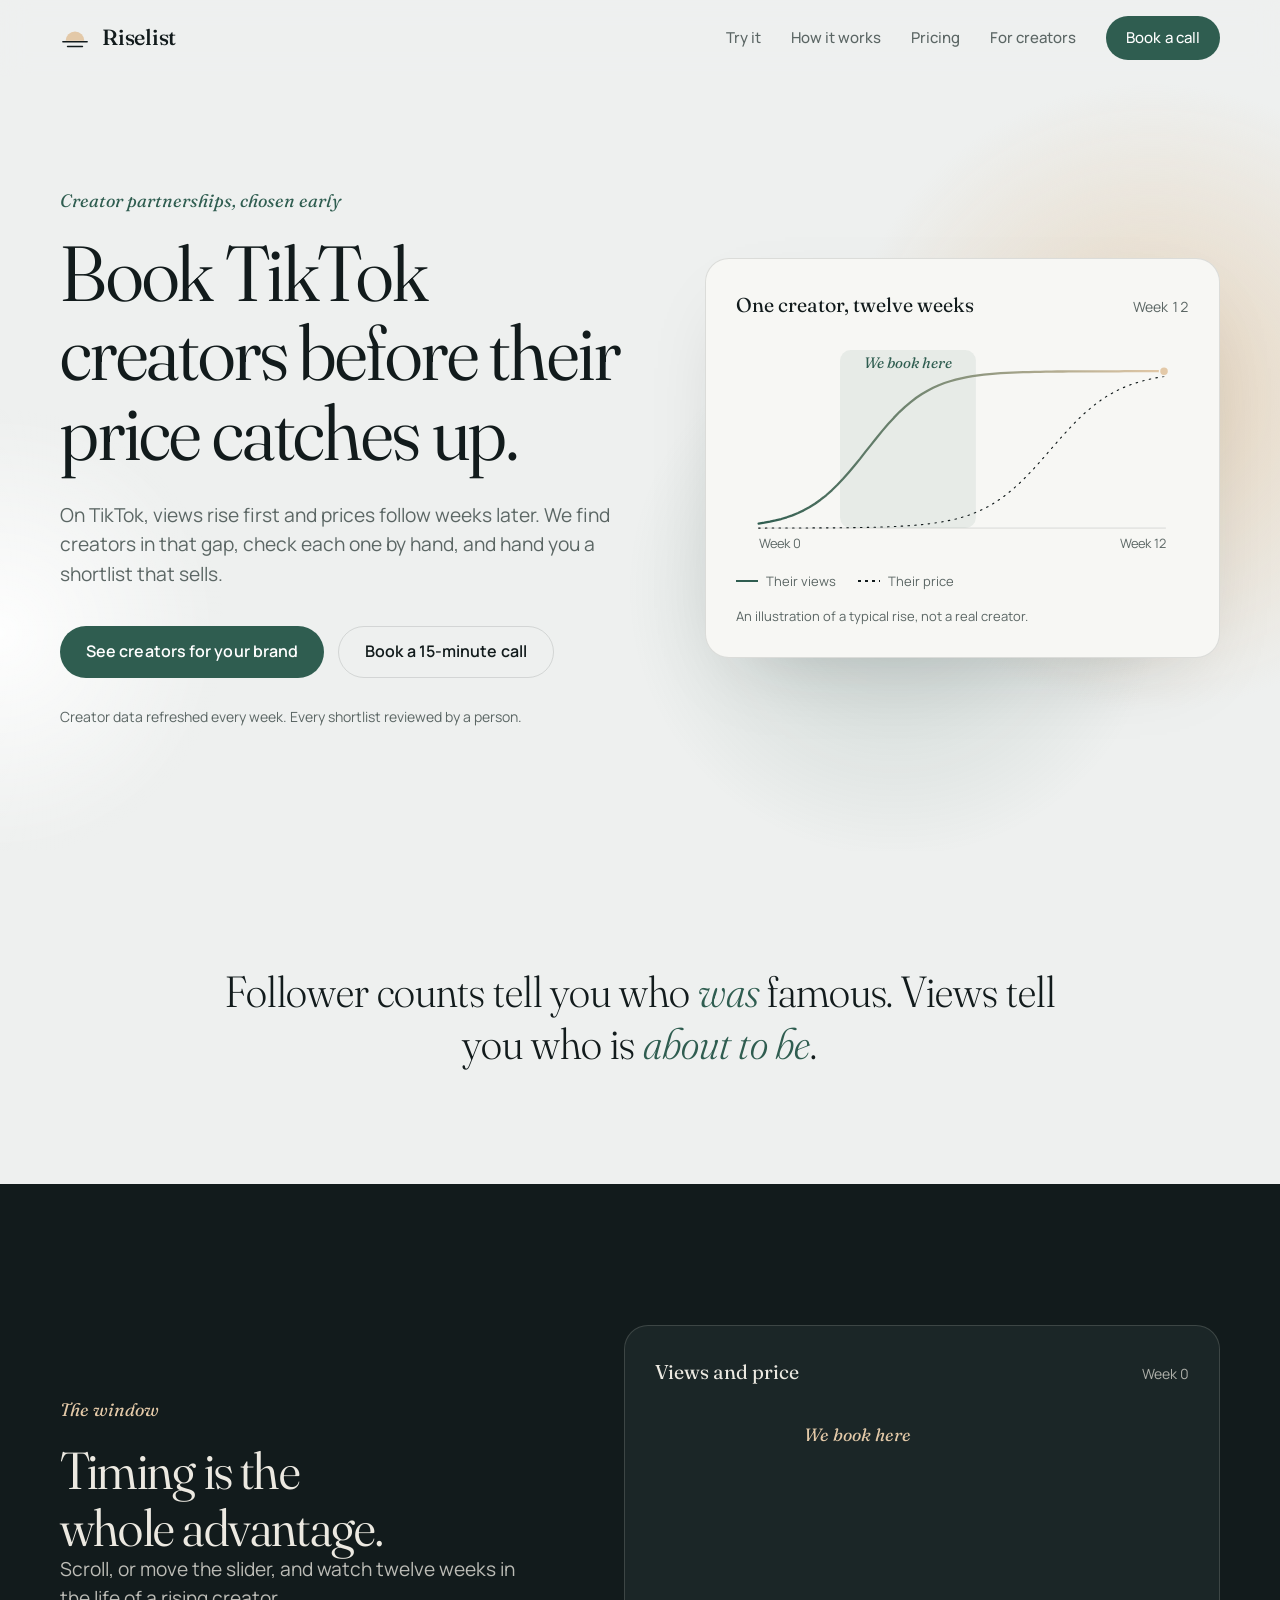
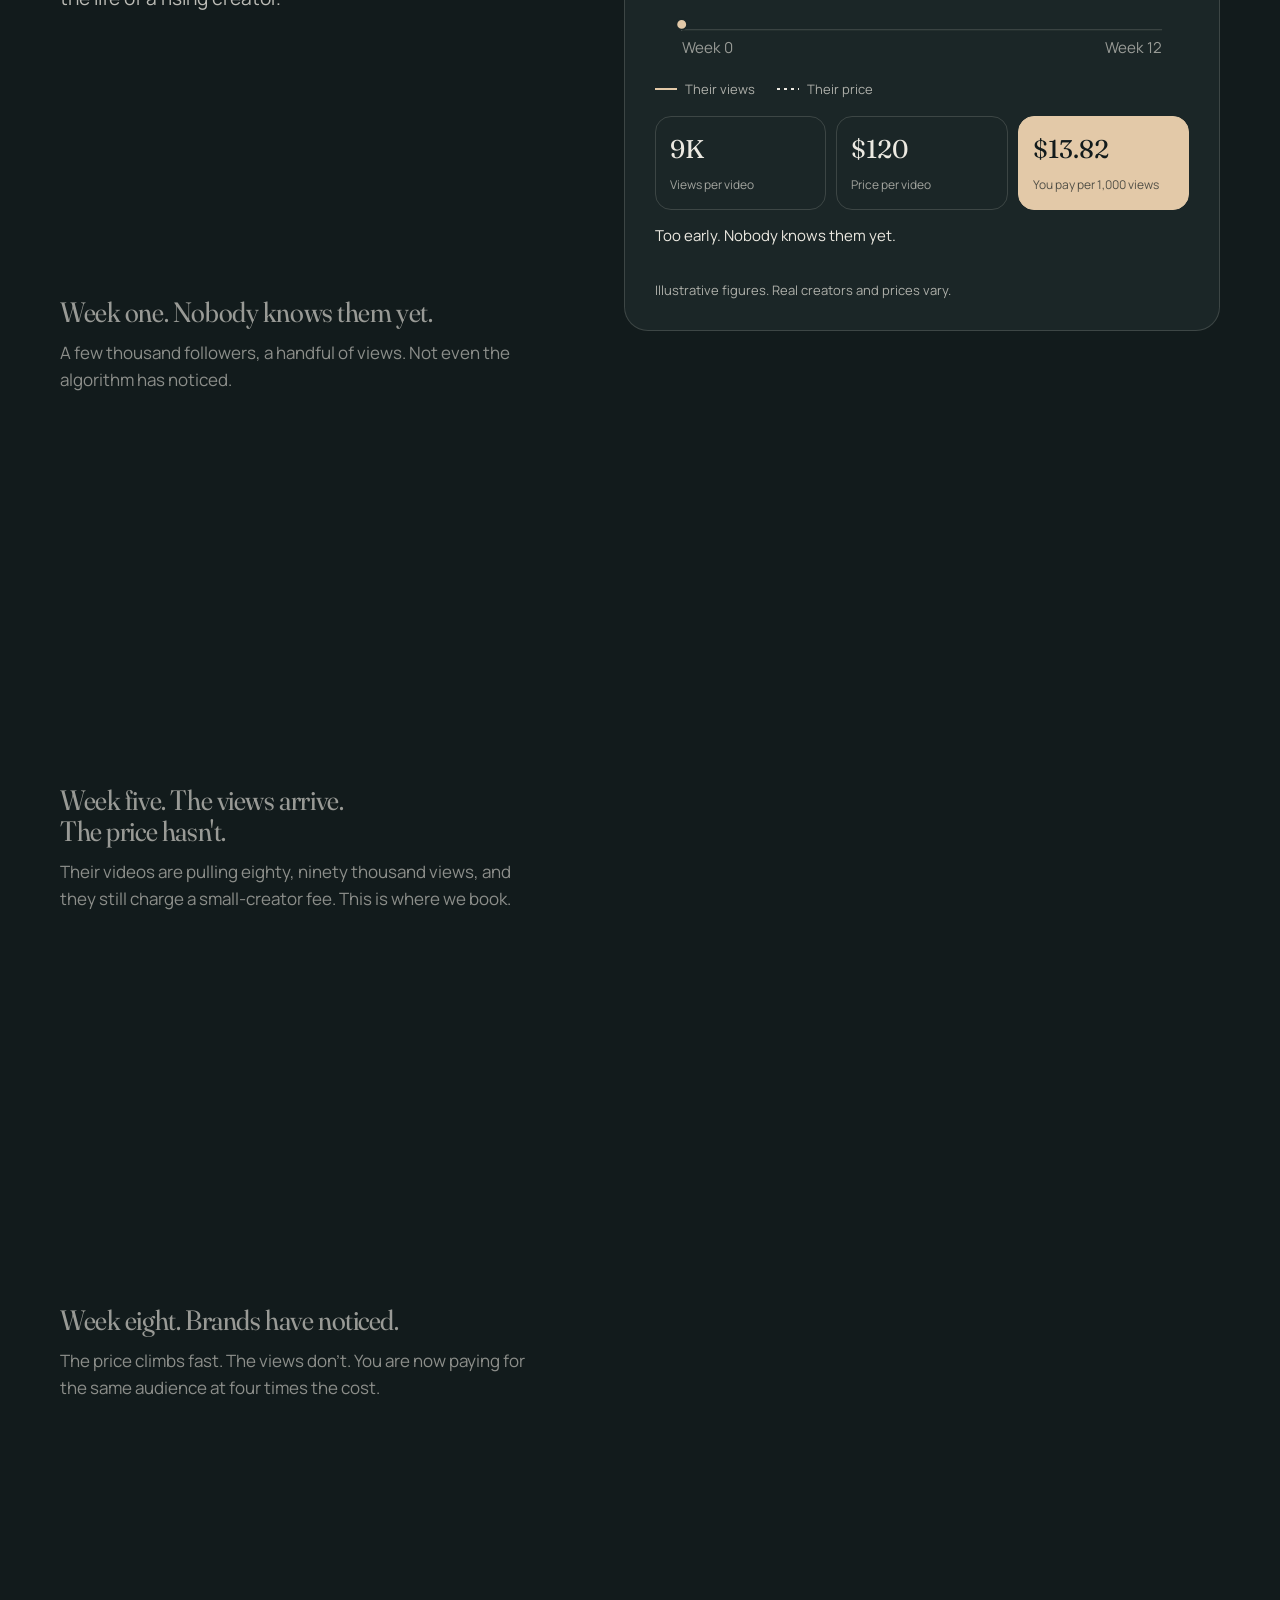
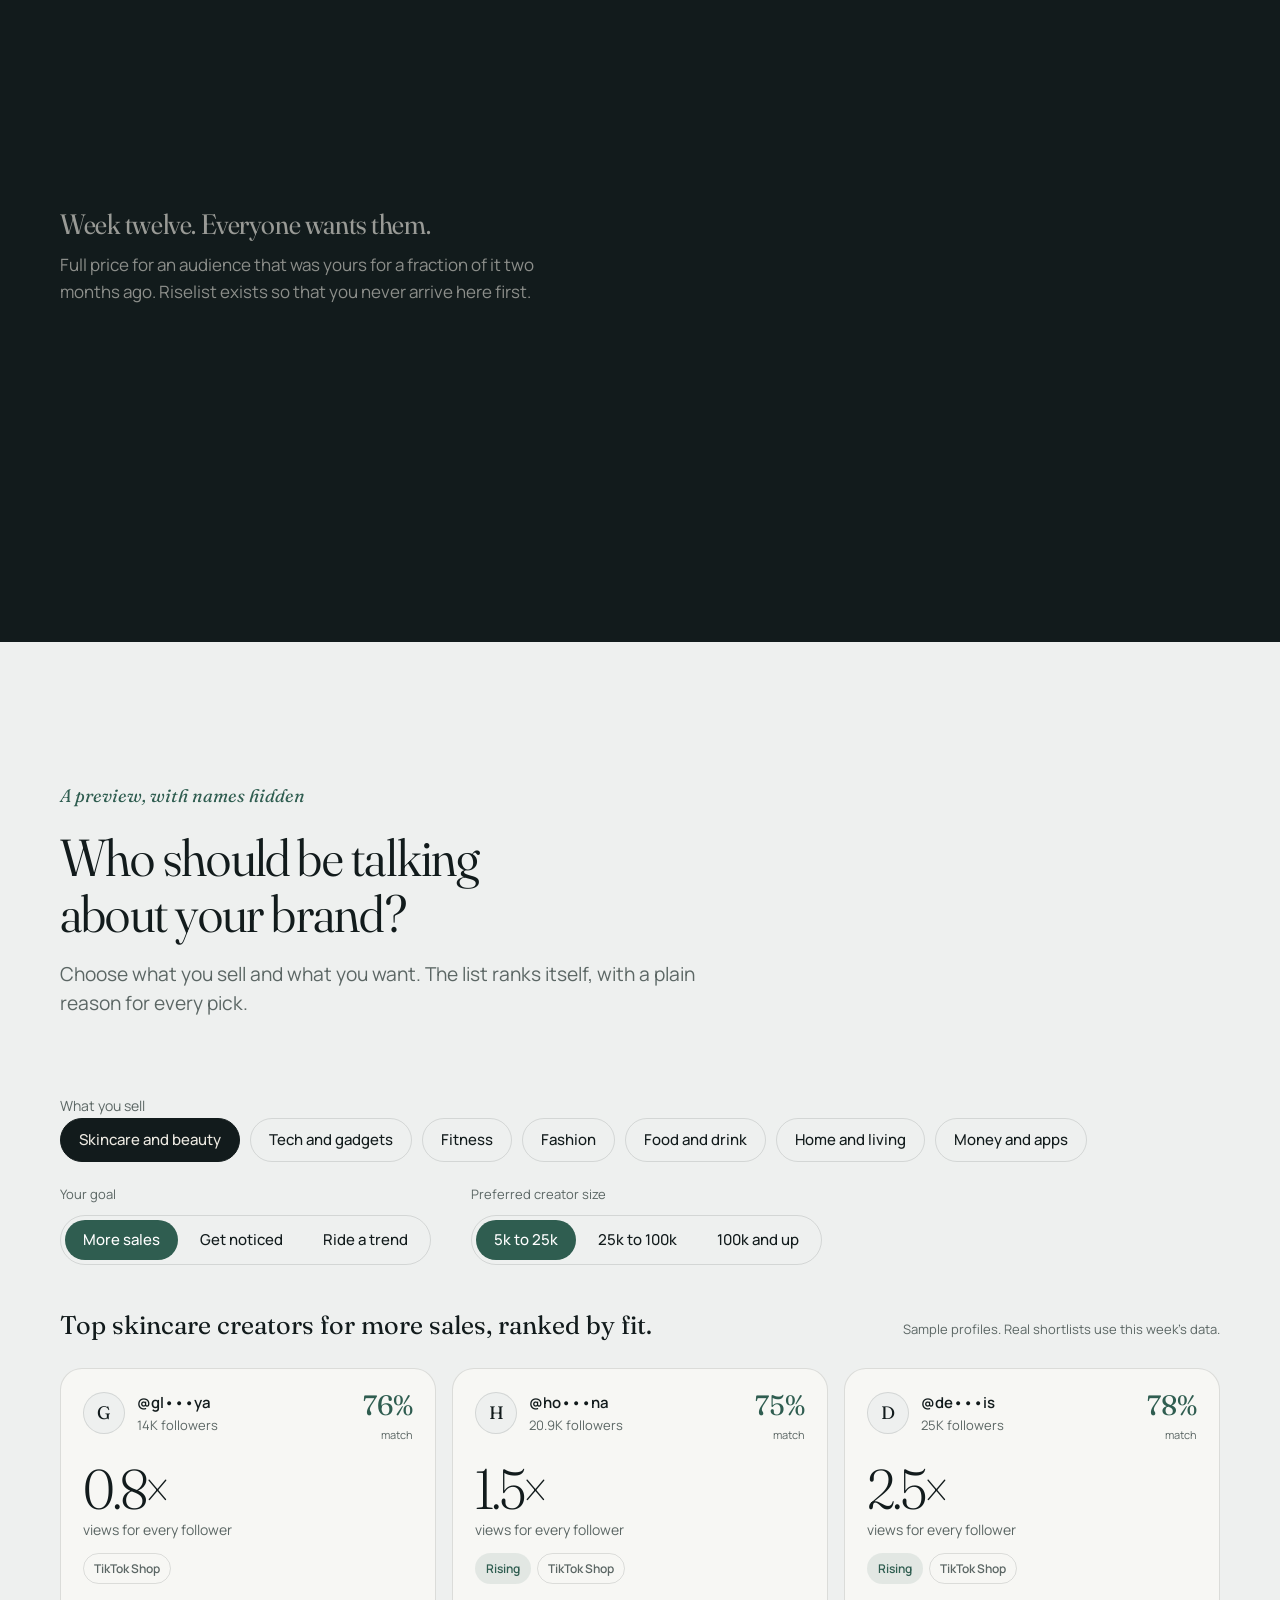
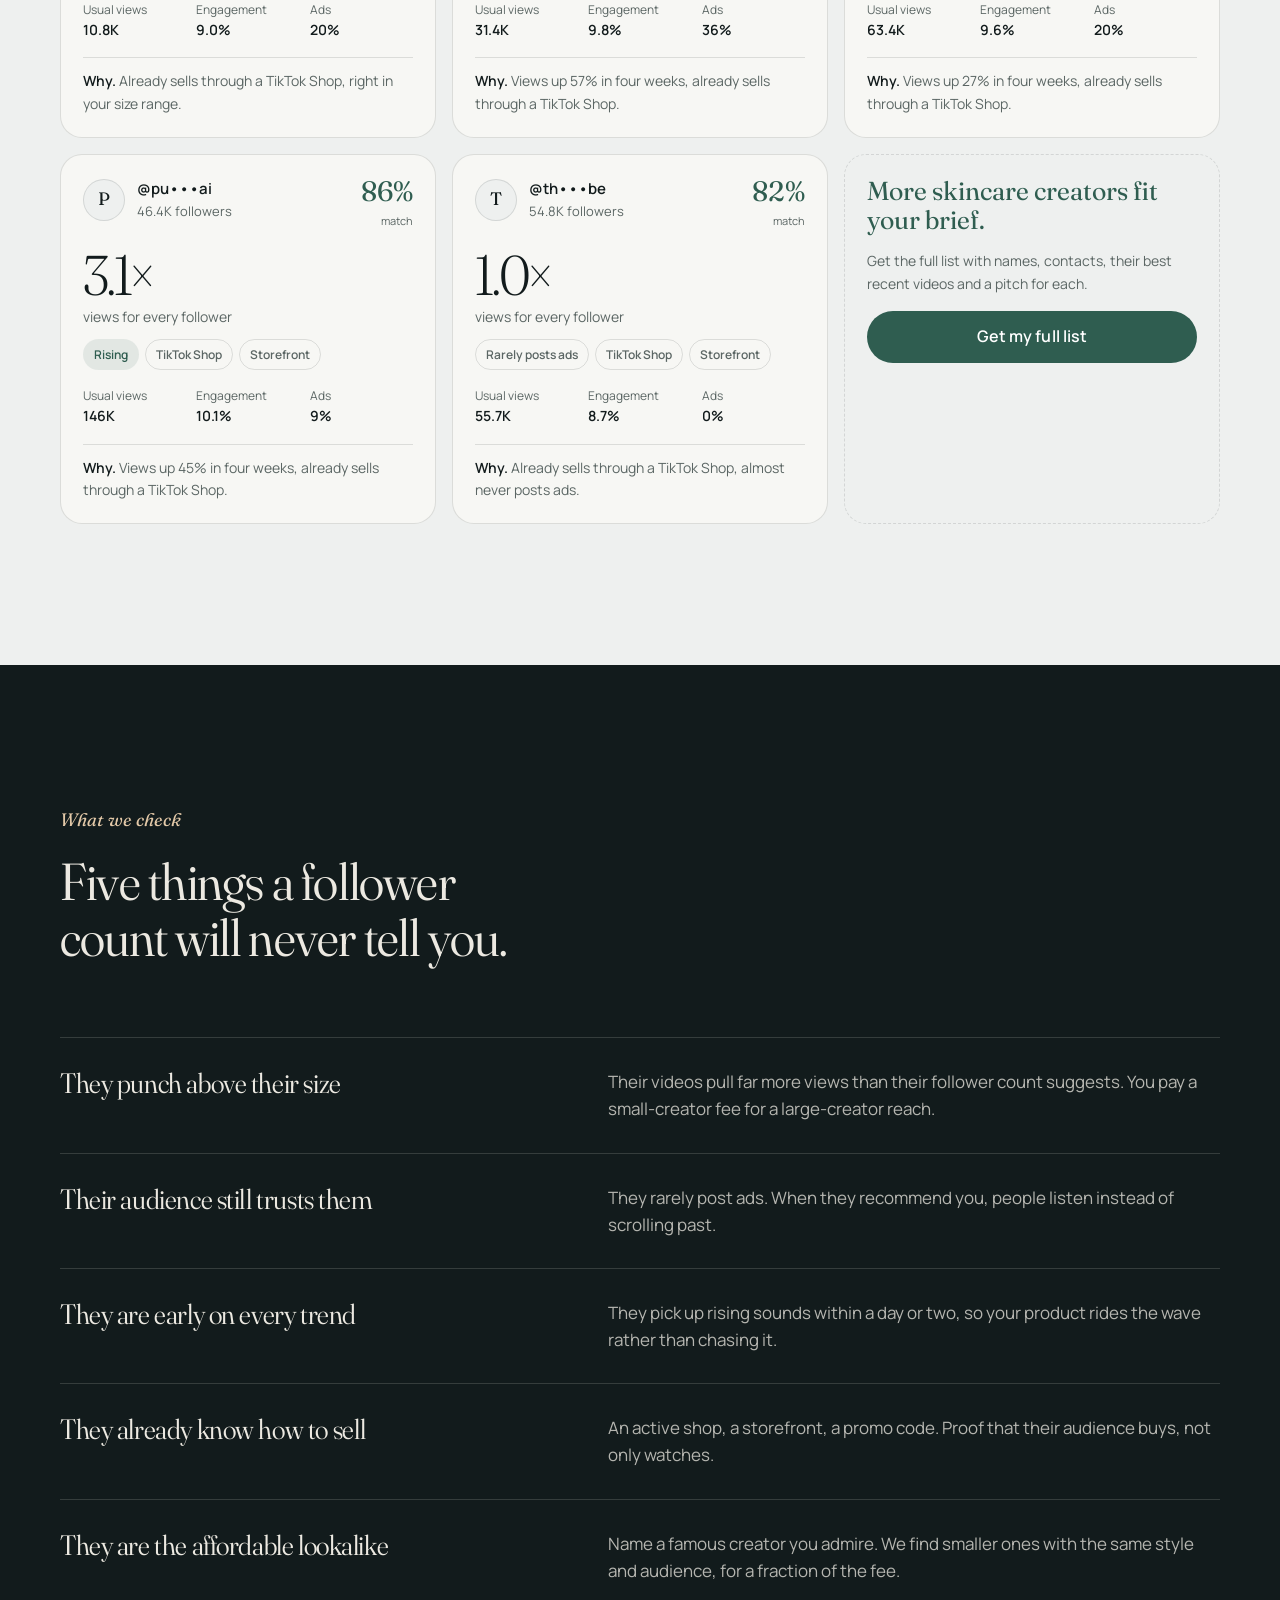
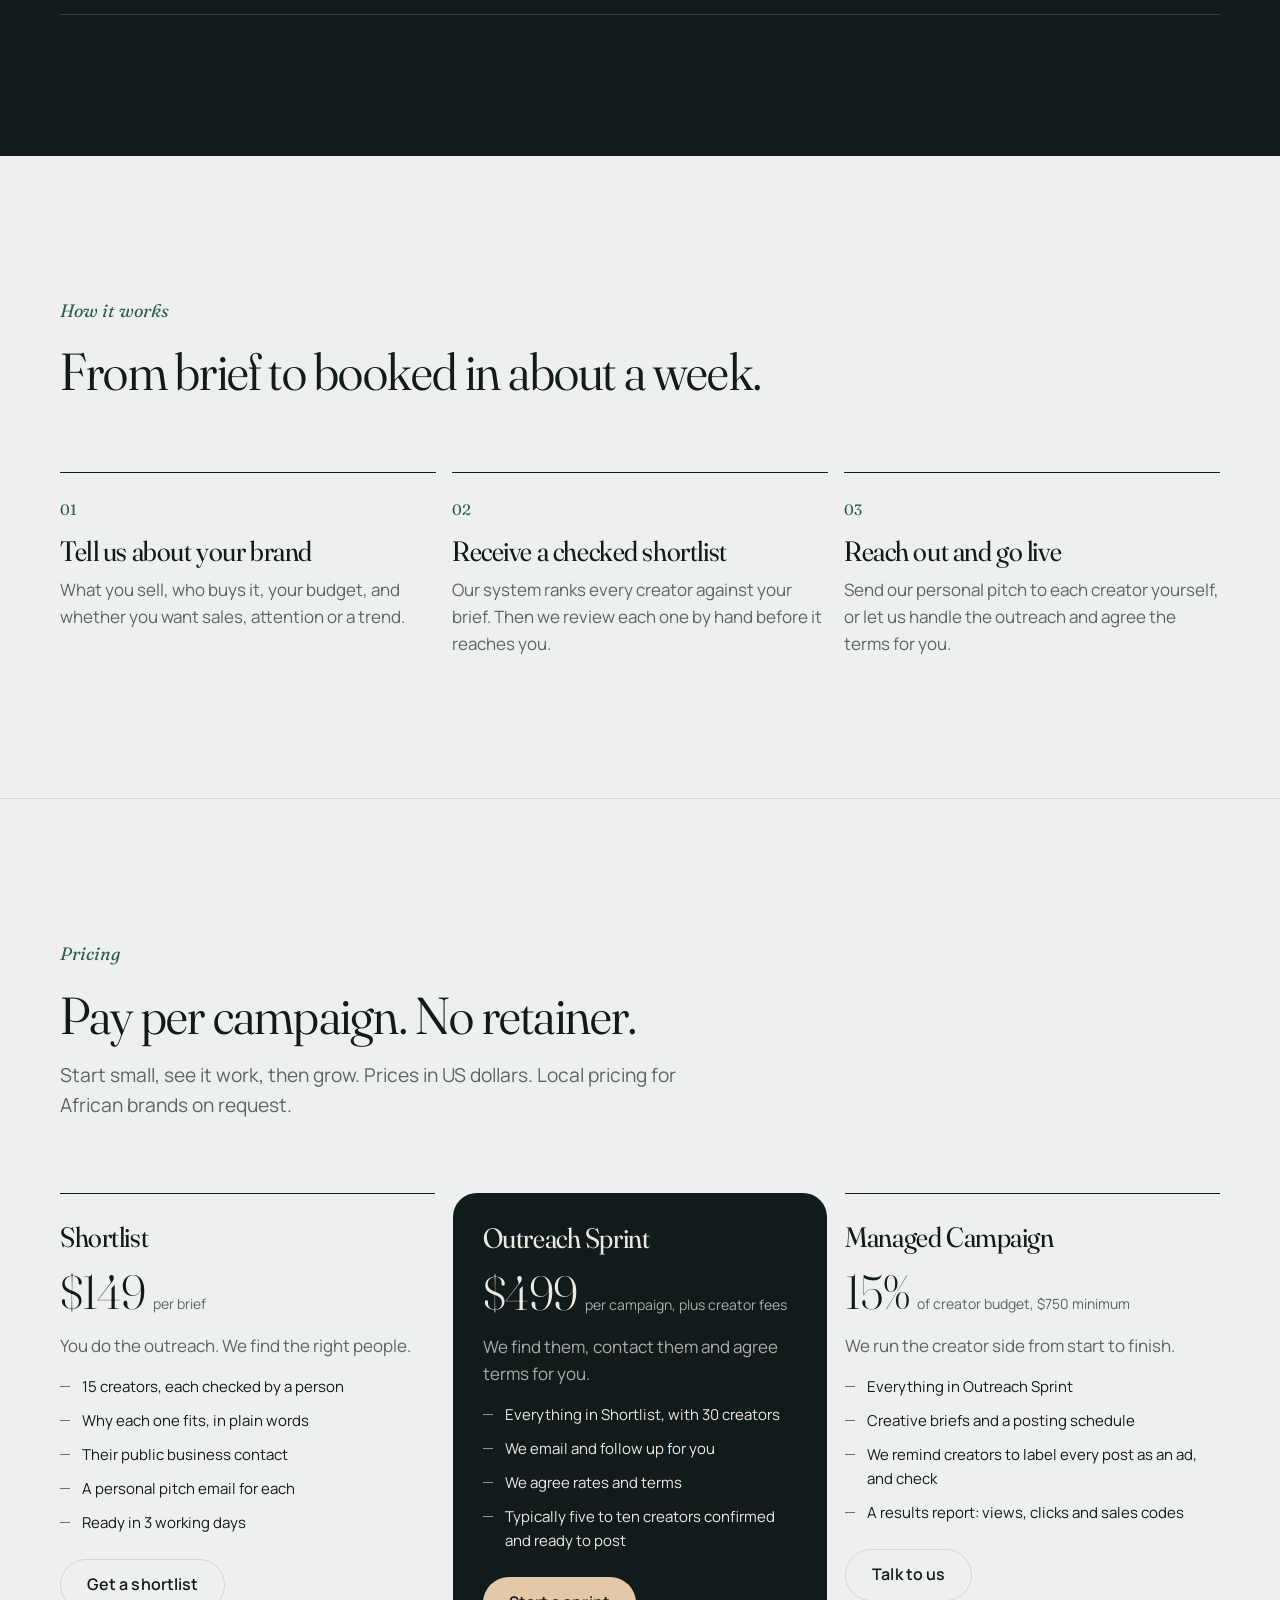
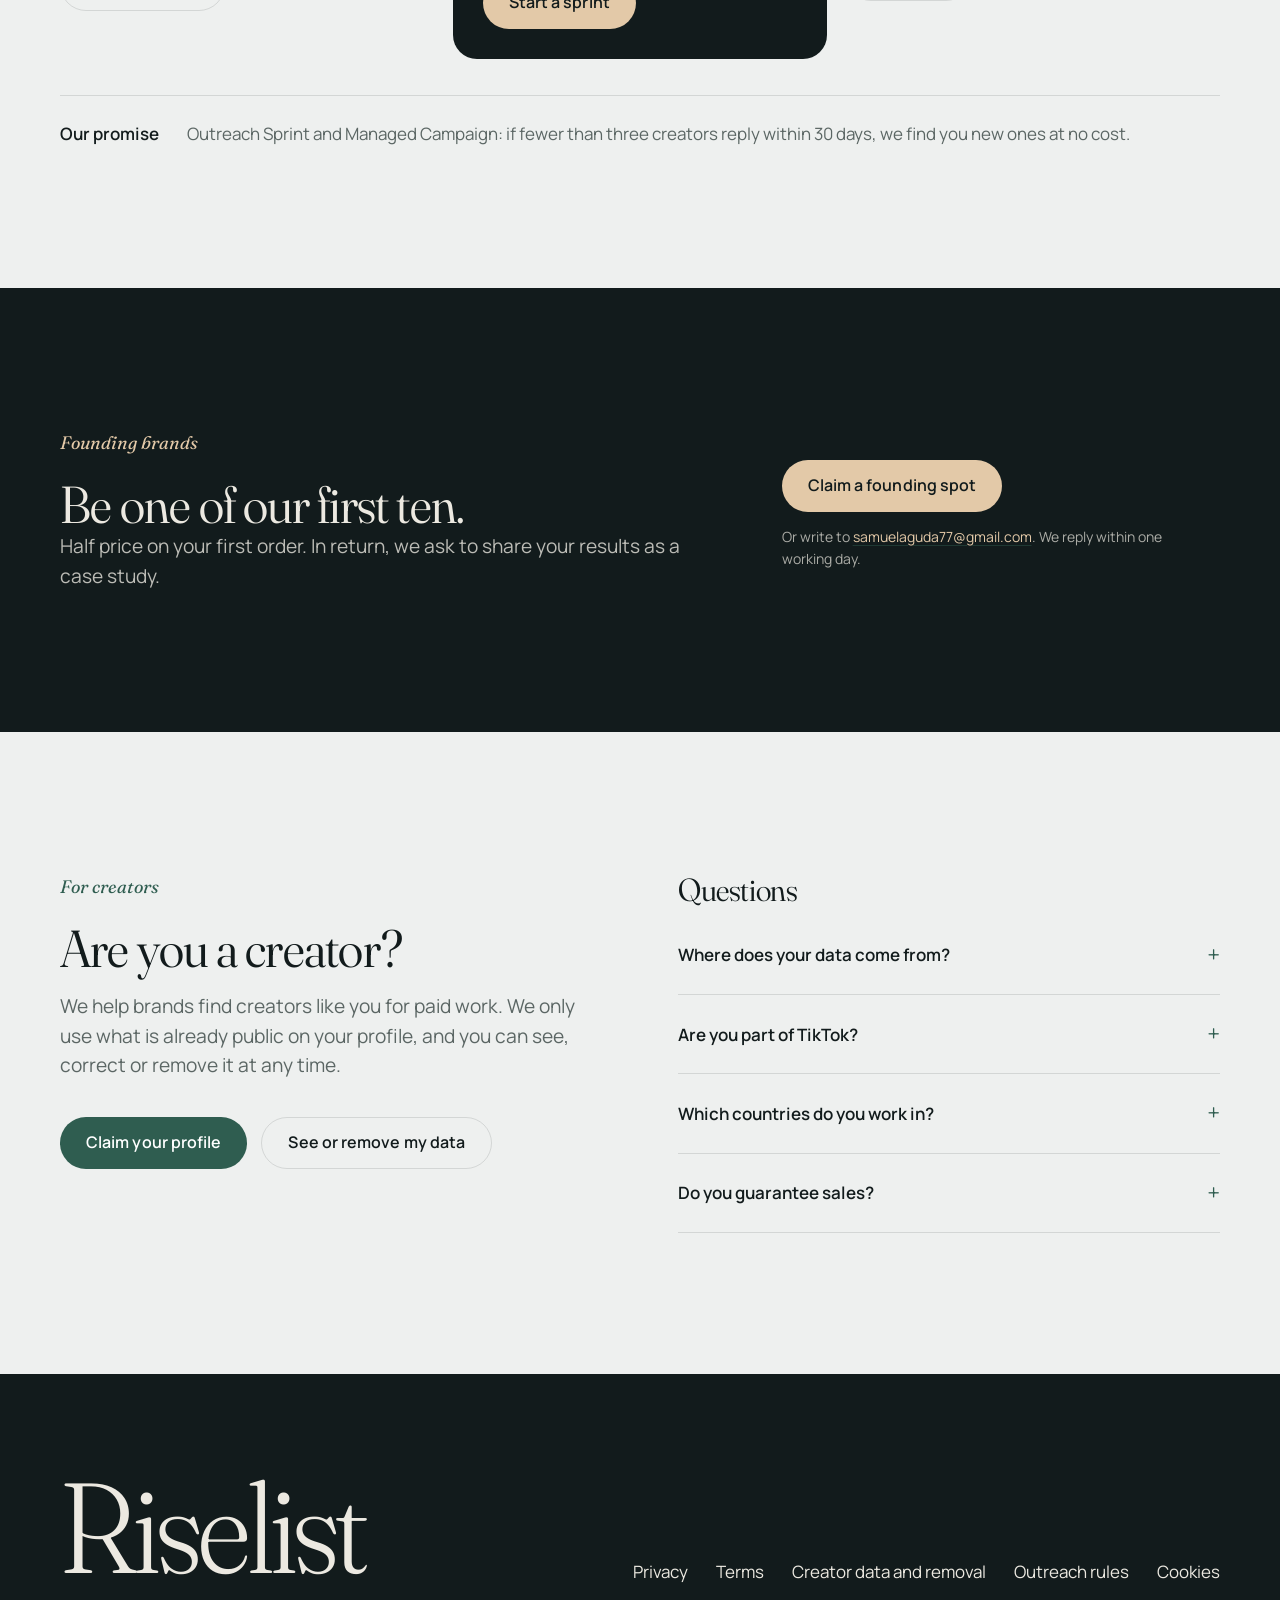
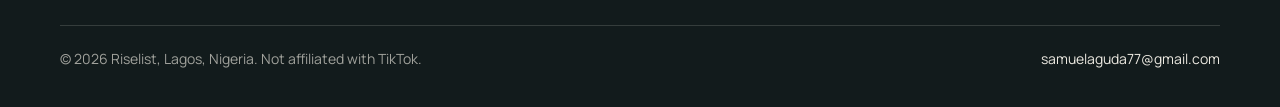
==== commit 43c474ba: "Fix review findings: mobile story slider, size ranking, policy rendering, self-hosted fonts, terms a" ====
--- a/index.html
+++ b/index.html
@@ -4,6 +4,7 @@
   <meta charset="utf-8">
   <meta name="viewport" content="width=device-width, initial-scale=1">
   <title>Riselist — Book TikTok creators before their price catches up</title>
+  <script>document.documentElement.className += " js";</script>
   <meta name="description" content="Riselist finds TikTok creators whose views are rising faster than their price, checks each one by hand, and gives brands a shortlist that sells.">
   <meta name="theme-color" content="#EEF0EF">
   <link rel="canonical" href="https://getriselist.com/">
@@ -13,10 +14,19 @@
   <meta property="og:type" content="website">
   <meta property="og:url" content="https://getriselist.com/">
   <meta property="og:image" content="https://getriselist.com/assets/og.png">
+  <meta property="og:site_name" content="Riselist">
+  <meta property="og:image:width" content="1200">
+  <meta property="og:image:height" content="630">
+  <meta property="og:image:alt" content="Riselist: Book TikTok creators before their price catches up.">
   <meta name="twitter:card" content="summary_large_image">
-  <link rel="preconnect" href="https://fonts.googleapis.com">
-  <link rel="preconnect" href="https://fonts.gstatic.com" crossorigin>
-  <link rel="stylesheet" href="https://fonts.googleapis.com/css2?family=Fraunces:ital,opsz,wght,SOFT@0,9..144,300..600,0..100;1,9..144,300..600,0..100&family=Manrope:wght@400;500;600&display=swap">
+  <meta name="twitter:title" content="Riselist — Book TikTok creators before their price catches up">
+  <meta name="twitter:description" content="We find creators in the gap between rising views and rising prices, check each one by hand, and hand you a shortlist that sells.">
+  <meta name="twitter:image" content="https://getriselist.com/assets/og.png">
+  <link rel="apple-touch-icon" href="/assets/apple-touch-icon.png">
+  <link rel="icon" type="image/png" sizes="32x32" href="/assets/favicon-32.png">
+  <link rel="preload" href="/assets/fonts/fraunces-normal-latin.woff2" as="font" type="font/woff2" crossorigin>
+  <link rel="preload" href="/assets/fonts/manrope-normal-latin.woff2" as="font" type="font/woff2" crossorigin>
+  <link rel="stylesheet" href="/assets/fonts.css">
   <link rel="stylesheet" href="/assets/style.css">
 </head>
 <body>
@@ -29,7 +39,7 @@
       <span class="brand-name">Riselist</span>
     </a>
     <button type="button" class="nav-toggle" aria-expanded="false" aria-controls="nav" aria-label="Open menu">
-      <svg viewBox="0 0 20 20" fill="none" stroke="currentColor" stroke-width="1.6" stroke-linecap="round"><path d="M3 6h14M3 10h14M3 14h14"></path></svg>
+      <svg class="ico-open" viewBox="0 0 20 20" fill="none" stroke="currentColor" stroke-width="1.6" stroke-linecap="round" aria-hidden="true"><path d="M3 6h14M3 10h14M3 14h14"></path></svg><svg class="ico-close" viewBox="0 0 20 20" fill="none" stroke="currentColor" stroke-width="1.6" stroke-linecap="round" aria-hidden="true"><path d="M5 5l10 10M15 5L5 15"></path></svg>
     </button>
     <nav class="nav" id="nav" aria-label="Main">
       <a href="#demo">Try it</a>
@@ -72,13 +82,13 @@
             </linearGradient>
           </defs>
           <rect class="window" x="0" y="20" width="0" height="236" rx="14" fill="rgba(47,93,80,0.08)"></rect>
-          <text class="window-label" x="0" y="44" text-anchor="middle" font-family="Fraunces, Georgia, serif" font-style="italic" font-size="14" fill="#2F5D50" opacity="0">We book here</text>
+          <text class="window-label" x="0" y="44" text-anchor="middle" font-family="Fraunces, Georgia, serif" font-style="italic" font-size="20" fill="#2F5D50" opacity="0">We book here</text>
           <line x1="30" y1="256" x2="570" y2="256" stroke="rgba(18,27,28,0.18)" stroke-width="1"></line>
           <path class="price-path" d="" fill="none" stroke="#121B1C" stroke-width="1.5" stroke-dasharray="2 7" stroke-linecap="round"></path>
           <path class="views-path" d="" fill="none" stroke="url(#viewsGrad)" stroke-width="3" stroke-linecap="round" stroke-linejoin="round"></path>
           <circle class="views-dot" cx="30" cy="256" r="6" fill="#E3C9A8" stroke="#F7F7F4" stroke-width="2"></circle>
-          <text x="30" y="282" font-family="Manrope, system-ui, sans-serif" font-size="12" fill="#5B6664">Week 0</text>
-          <text x="570" y="282" text-anchor="end" font-family="Manrope, system-ui, sans-serif" font-size="12" fill="#5B6664">Week 12</text>
+          <text x="30" y="282" font-family="Manrope, system-ui, sans-serif" font-size="17" fill="#5B6664">Week 0</text>
+          <text x="570" y="282" text-anchor="end" font-family="Manrope, system-ui, sans-serif" font-size="17" fill="#5B6664">Week 12</text>
         </svg>
         <div class="legend" aria-hidden="true"><span><i></i>Their views</span><span><i class="dot"></i>Their price</span></div>
         <p class="caption">An illustration of a typical rise, not a real creator.</p>
@@ -101,7 +111,7 @@
           <div class="inner">
             <p class="label">The window</p>
             <h2 id="story-title">Timing is the whole advantage.</h2>
-            <p class="lead">Scroll, and watch twelve weeks in the life of a rising creator.</p>
+            <p class="lead">Scroll, or move the slider, and watch twelve weeks in the life of a rising creator.</p>
           </div>
         </div>
         <div class="story-step" data-week="1.5">
@@ -112,7 +122,7 @@
         </div>
         <div class="story-step" data-week="5">
           <div class="inner">
-            <h3>Week five. The views arrive. The price hasn't.</h3>
+            <h3>Week five. The views arrive.<br>The price hasn't.</h3>
             <p>Their videos are pulling eighty, ninety thousand views, and they still charge a small-creator fee. This is where we book.</p>
           </div>
         </div>
@@ -144,13 +154,13 @@
               </linearGradient>
             </defs>
             <rect class="window" x="0" y="20" width="0" height="236" rx="14" fill="rgba(227,201,168,0.10)"></rect>
-            <text class="window-label" x="0" y="44" text-anchor="middle" font-family="Fraunces, Georgia, serif" font-style="italic" font-size="14" fill="#E3C9A8" opacity="0">We book here</text>
+            <text class="window-label" x="0" y="44" text-anchor="middle" font-family="Fraunces, Georgia, serif" font-style="italic" font-size="20" fill="#E3C9A8" opacity="0">We book here</text>
             <line x1="30" y1="256" x2="570" y2="256" stroke="rgba(236,233,225,0.22)" stroke-width="1"></line>
             <path class="price-path" d="" fill="none" stroke="#ECE9E1" stroke-width="1.5" stroke-dasharray="2 7" stroke-linecap="round"></path>
             <path class="views-path" d="" fill="none" stroke="url(#viewsGrad2)" stroke-width="3" stroke-linecap="round" stroke-linejoin="round"></path>
             <circle class="views-dot" cx="30" cy="256" r="6" fill="#E3C9A8" stroke="#1B2627" stroke-width="2"></circle>
-            <text x="30" y="282" font-family="Manrope, system-ui, sans-serif" font-size="12" fill="rgba(236,233,225,0.6)">Week 0</text>
-            <text x="570" y="282" text-anchor="end" font-family="Manrope, system-ui, sans-serif" font-size="12" fill="rgba(236,233,225,0.6)">Week 12</text>
+            <text x="30" y="282" font-family="Manrope, system-ui, sans-serif" font-size="17" fill="rgba(236,233,225,0.6)">Week 0</text>
+            <text x="570" y="282" text-anchor="end" font-family="Manrope, system-ui, sans-serif" font-size="17" fill="rgba(236,233,225,0.6)">Week 12</text>
           </svg>
           <div class="legend" aria-hidden="true"><span><i></i>Their views</span><span><i class="dot"></i>Their price</span></div>
           <div class="stats" aria-live="polite">
@@ -230,7 +240,7 @@
       </div>
       <ol class="steps stagger">
         <li><h3>Tell us about your brand</h3><p>What you sell, who buys it, your budget, and whether you want sales, attention or a trend.</p></li>
-        <li><h3>Receive a checked shortlist</h3><p>Our system ranks every creator against your brief. Then a person on our team reviews each one before it reaches you.</p></li>
+        <li><h3>Receive a checked shortlist</h3><p>Our system ranks every creator against your brief. Then we review each one by hand before it reaches you.</p></li>
         <li><h3>Reach out and go live</h3><p>Send our personal pitch to each creator yourself, or let us handle the outreach and agree the terms for you.</p></li>
       </ol>
     </div>
@@ -266,18 +276,18 @@
             <li>Everything in Shortlist, with 30 creators</li>
             <li>We email and follow up for you</li>
             <li>We agree rates and terms</li>
-            <li>Five to ten creators confirmed and ready to post</li>
+            <li>Typically five to ten creators confirmed and ready to post</li>
           </ul>
           <a class="btn btn-primary" href="#book">Start a sprint</a>
         </div>
         <div class="plan">
           <h3>Managed Campaign</h3>
           <p class="price">15%<small>of creator budget, $750 minimum</small></p>
-          <p class="muted">We run it from start to finish.</p>
+          <p class="muted">We run the creator side from start to finish.</p>
           <ul>
             <li>Everything in Outreach Sprint</li>
             <li>Creative briefs and a posting schedule</li>
-            <li>We check every post is labelled as an ad</li>
+            <li>We remind creators to label every post as an ad, and check</li>
             <li>A results report: views, clicks and sales codes</li>
           </ul>
           <a class="btn btn-ghost" href="#book">Talk to us</a>
@@ -285,7 +295,7 @@
       </div>
       <div class="promise reveal">
         <b>Our promise</b>
-        <span class="muted">If fewer than three creators on your list reply, we find you new ones at no cost.</span>
+        <span class="muted">Outreach Sprint and Managed Campaign: if fewer than three creators reply within 30 days, we find you new ones at no cost.</span>
       </div>
     </div>
   </section>
@@ -319,7 +329,7 @@
       </div>
       <div class="faq reveal">
         <h2 class="faq-title">Questions</h2>
-        <details><summary>Where does your data come from?</summary><p>From public creator profiles, and from creators who connect their own accounts. A person on our team looks at every profile before it is added. We refresh the numbers every week.</p></details>
+        <details><summary>Where does your data come from?</summary><p>From public creator profiles and, soon, from creators who connect their own accounts. We look at every profile before it is added. We refresh the numbers every week.</p></details>
         <details><summary>Are you part of TikTok?</summary><p>No. Riselist is an independent company. We are not connected to, or approved by, TikTok.</p></details>
         <details><summary>Which countries do you work in?</summary><p>Everywhere. Tell us where your customers are and we find creators whose audience lives there.</p></details>
         <details><summary>Do you guarantee sales?</summary><p>No one honestly can. What we do is stack the odds: creators with real reach, a trusted voice, and a record of selling.</p></details>
@@ -337,6 +347,7 @@
         <a href="/privacy.html">Privacy</a>
         <a href="/terms.html">Terms</a>
         <a href="/creators.html">Creator data and removal</a>
+        <a href="/outreach-rules.html">Outreach rules</a>
         <a href="/cookies.html">Cookies</a>
       </nav>
     </div>
--- a/assets/fonts.css
+++ b/assets/fonts.css
@@ -0,0 +1,45 @@
+/* latin */
+@font-face {
+  font-family: 'Fraunces';
+  font-style: italic;
+  font-weight: 300 600;
+  font-display: swap;
+  src: url(/assets/fonts/fraunces-italic-latin.woff2) format('woff2');
+  unicode-range: U+0000-00FF, U+0131, U+0152-0153, U+02BB-02BC, U+02C6, U+02DA, U+02DC, U+0304, U+0308, U+0329, U+2000-206F, U+20AC, U+2122, U+2191, U+2193, U+2212, U+2215, U+FEFF, U+FFFD;
+}
+/* latin */
+@font-face {
+  font-family: 'Fraunces';
+  font-style: normal;
+  font-weight: 300 600;
+  font-display: swap;
+  src: url(/assets/fonts/fraunces-normal-latin.woff2) format('woff2');
+  unicode-range: U+0000-00FF, U+0131, U+0152-0153, U+02BB-02BC, U+02C6, U+02DA, U+02DC, U+0304, U+0308, U+0329, U+2000-206F, U+20AC, U+2122, U+2191, U+2193, U+2212, U+2215, U+FEFF, U+FFFD;
+}
+/* latin */
+@font-face {
+  font-family: 'Manrope';
+  font-style: normal;
+  font-weight: 400;
+  font-display: swap;
+  src: url(/assets/fonts/manrope-normal-latin.woff2) format('woff2');
+  unicode-range: U+0000-00FF, U+0131, U+0152-0153, U+02BB-02BC, U+02C6, U+02DA, U+02DC, U+0304, U+0308, U+0329, U+2000-206F, U+20AC, U+2122, U+2191, U+2193, U+2212, U+2215, U+FEFF, U+FFFD;
+}
+/* latin */
+@font-face {
+  font-family: 'Manrope';
+  font-style: normal;
+  font-weight: 500;
+  font-display: swap;
+  src: url(/assets/fonts/manrope-normal-latin.woff2) format('woff2');
+  unicode-range: U+0000-00FF, U+0131, U+0152-0153, U+02BB-02BC, U+02C6, U+02DA, U+02DC, U+0304, U+0308, U+0329, U+2000-206F, U+20AC, U+2122, U+2191, U+2193, U+2212, U+2215, U+FEFF, U+FFFD;
+}
+/* latin */
+@font-face {
+  font-family: 'Manrope';
+  font-style: normal;
+  font-weight: 600;
+  font-display: swap;
+  src: url(/assets/fonts/manrope-normal-latin.woff2) format('woff2');
+  unicode-range: U+0000-00FF, U+0131, U+0152-0153, U+02BB-02BC, U+02C6, U+02DA, U+02DC, U+0304, U+0308, U+0329, U+2000-206F, U+20AC, U+2122, U+2191, U+2193, U+2212, U+2215, U+FEFF, U+FFFD;
+}
--- a/assets/style.css
+++ b/assets/style.css
@@ -113,6 +113,7 @@
 
 .site-header {
   position: sticky; top: 0; z-index: 50;
+  background: rgba(238, 240, 239, 0.85);
   background: color-mix(in srgb, var(--mist) 82%, transparent);
   -webkit-backdrop-filter: saturate(140%) blur(14px);
   backdrop-filter: saturate(140%) blur(14px);
@@ -121,7 +122,7 @@
 }
 .site-header.scrolled { border-bottom-color: var(--hair); }
 .site-header { transition: border-color 400ms var(--ease-soft), background-color 500ms var(--ease-soft); }
-.site-header.on-dark { background: color-mix(in srgb, var(--ink) 78%, transparent); border-bottom-color: var(--hair-on-ink); }
+.site-header.on-dark { background: rgba(18, 27, 28, 0.8); background: color-mix(in srgb, var(--ink) 78%, transparent); border-bottom-color: var(--hair-on-ink); }
 .site-header.on-dark .brand-name { color: var(--pearl); }
 .site-header.on-dark .nav-toggle { border-color: var(--hair-on-ink); color: var(--pearl); }
 @media (min-width: 921px) {
@@ -146,6 +147,9 @@
 
 .nav-toggle { display: none; width: 44px; height: 44px; border-radius: 999px; border: 1px solid var(--hair); align-items: center; justify-content: center; }
 .nav-toggle svg { width: 20px; height: 20px; }
+.nav-toggle .ico-close { display: none; }
+.nav-toggle[aria-expanded="true"] .ico-open { display: none; }
+.nav-toggle[aria-expanded="true"] .ico-close { display: block; }
 
 @media (max-width: 820px) {
   .nav-toggle { display: inline-flex; }
@@ -199,21 +203,21 @@
 .hero-note { margin-top: 28px; font-size: 14px; color: var(--slate); }
 
 /* Dawn: three soft radial fields that drift. Transform-only. */
-.dawn { position: absolute; inset: -20% -10% -10% -10%; pointer-events: none; z-index: 0; }
+.dawn { position: absolute; inset: 0 -10%; pointer-events: none; z-index: 0; }
 .dawn span {
   position: absolute; border-radius: 50%;
   will-change: transform;
 }
-.dawn .d1 { width: 70vw; height: 70vw; right: -20vw; top: -25vw; background: radial-gradient(closest-side, rgba(227,201,168,0.7), rgba(227,201,168,0) 70%); animation: drift1 42s var(--ease-soft) infinite alternate; }
+.dawn .d1 { width: 70vw; height: 70vw; right: -15vw; top: -10vw; background: radial-gradient(closest-side, rgba(227,201,168,0.7), rgba(227,201,168,0) 70%); animation: drift1 42s var(--ease-soft) infinite alternate; }
 .dawn .d2 { width: 60vw; height: 60vw; right: 10vw; top: 10vw; background: radial-gradient(closest-side, rgba(47,93,80,0.18), rgba(47,93,80,0) 70%); animation: drift2 54s var(--ease-soft) infinite alternate; }
-.dawn .d3 { width: 50vw; height: 50vw; left: -15vw; bottom: -20vw; background: radial-gradient(closest-side, rgba(255,255,255,0.9), rgba(255,255,255,0) 70%); animation: drift3 48s var(--ease-soft) infinite alternate; }
+.dawn .d3 { width: 50vw; height: 50vw; left: -15vw; bottom: -8vw; background: radial-gradient(closest-side, rgba(255,255,255,0.9), rgba(255,255,255,0) 70%); animation: drift3 48s var(--ease-soft) infinite alternate; }
 @keyframes drift1 { from { transform: translate3d(0,0,0) scale(1); } to { transform: translate3d(-6vw, 5vw, 0) scale(1.08); } }
 @keyframes drift2 { from { transform: translate3d(0,0,0) scale(1); } to { transform: translate3d(5vw, -4vw, 0) scale(1.1); } }
 @keyframes drift3 { from { transform: translate3d(0,0,0); } to { transform: translate3d(6vw, -3vw, 0); } }
 
 /* Hero rise graphic */
 .rise-card {
-  position: relative;
+  position: relative; margin: 0;
   background: var(--linen);
   border: 1px solid var(--hair);
   border-radius: 24px;
@@ -231,7 +235,7 @@
 .rise-card .caption { margin-top: 14px; font-size: 13px; color: var(--slate); }
 
 /* Load reveal (hero only) */
-.rv { opacity: 0; transform: translateY(18px); }
+.js .rv { opacity: 0; transform: translateY(18px); }
 .rv.in { opacity: 1; transform: none; transition: opacity 1100ms var(--ease-out), transform 1100ms var(--ease-out); }
 .rv.in.d1 { transition-delay: 80ms; }
 .rv.in.d2 { transition-delay: 200ms; }
@@ -272,6 +276,7 @@
 .stat.hi span { color: rgba(18, 27, 28, 0.7); }
 .verdict { margin-top: 14px; min-height: 2.8em; font-size: 15px; color: var(--pearl); }
 
+.story-scrub { display: none; margin-top: 18px; }
 @media (max-width: 920px) {
   .story .wrap { grid-template-columns: 1fr; }
   .story-stage { position: static; order: -1; margin-bottom: 32px; }
@@ -280,9 +285,9 @@
   .story-step .inner { opacity: 1; transform: none; }
   .story-scrub { display: block; }
 }
-.story-scrub { display: none; margin-top: 18px; }
 .story-scrub label { display: block; font-size: 13px; color: rgba(236,233,225,0.7); margin-bottom: 6px; }
 .story-scrub input[type=range] { width: 100%; accent-color: var(--champagne); }
+.story-scrub.show { display: block; }
 
 /* ---------- Demo ---------- */
 .chips { display: flex; flex-wrap: wrap; gap: 10px; }
@@ -387,9 +392,9 @@
 .site-footer .bottom { margin-top: 40px; padding-top: 22px; border-top: 1px solid var(--hair-on-ink); display: flex; flex-wrap: wrap; justify-content: space-between; gap: 10px 28px; font-size: 14px; color: rgba(236, 233, 225, 0.65); }
 
 /* ---------- Scroll reveals ---------- */
-.reveal { opacity: 0; transform: translateY(16px); transition: opacity var(--dur) var(--ease-out), transform var(--dur) var(--ease-out); }
+.js .reveal { opacity: 0; transform: translateY(16px); transition: opacity var(--dur) var(--ease-out), transform var(--dur) var(--ease-out); }
 .reveal.in { opacity: 1; transform: none; }
-.stagger > * { opacity: 0; transform: translateY(14px); transition: opacity var(--dur) var(--ease-out), transform var(--dur) var(--ease-out); }
+.js .stagger > * { opacity: 0; transform: translateY(14px); transition: opacity var(--dur) var(--ease-out), transform var(--dur) var(--ease-out); }
 .stagger.in > * { opacity: 1; transform: none; }
 .stagger.in > :nth-child(1) { transition-delay: 0ms; }
 .stagger.in > :nth-child(2) { transition-delay: 70ms; }
@@ -437,3 +442,15 @@
   text-decoration: underline; text-decoration-thickness: 1px; text-decoration-color: rgba(47, 93, 80, 0.45);
 }
 .page p a:hover, .page li a:hover, .page td a:hover { text-decoration-color: currentColor; }
+
+/* small phones: stats and segmented control */
+@media (max-width: 480px) {
+  .stats { grid-template-columns: 1fr 1fr; }
+  .stat.hi { grid-column: 1 / -1; }
+  .seg { display: grid; grid-template-columns: repeat(3, 1fr); border-radius: 22px; width: 100%; }
+  .seg .chip { padding: 0 8px; font-size: 14px; }
+}
+/* long URLs in policies must wrap */
+.page pre, .page code, .page a { overflow-wrap: anywhere; }
+.page pre { background: var(--linen); border: 1px solid var(--hair); border-radius: 14px; padding: 18px 20px; font-size: 14px; line-height: 1.55; white-space: pre-wrap; }
+.section, .page h2 { scroll-margin-top: 88px; }
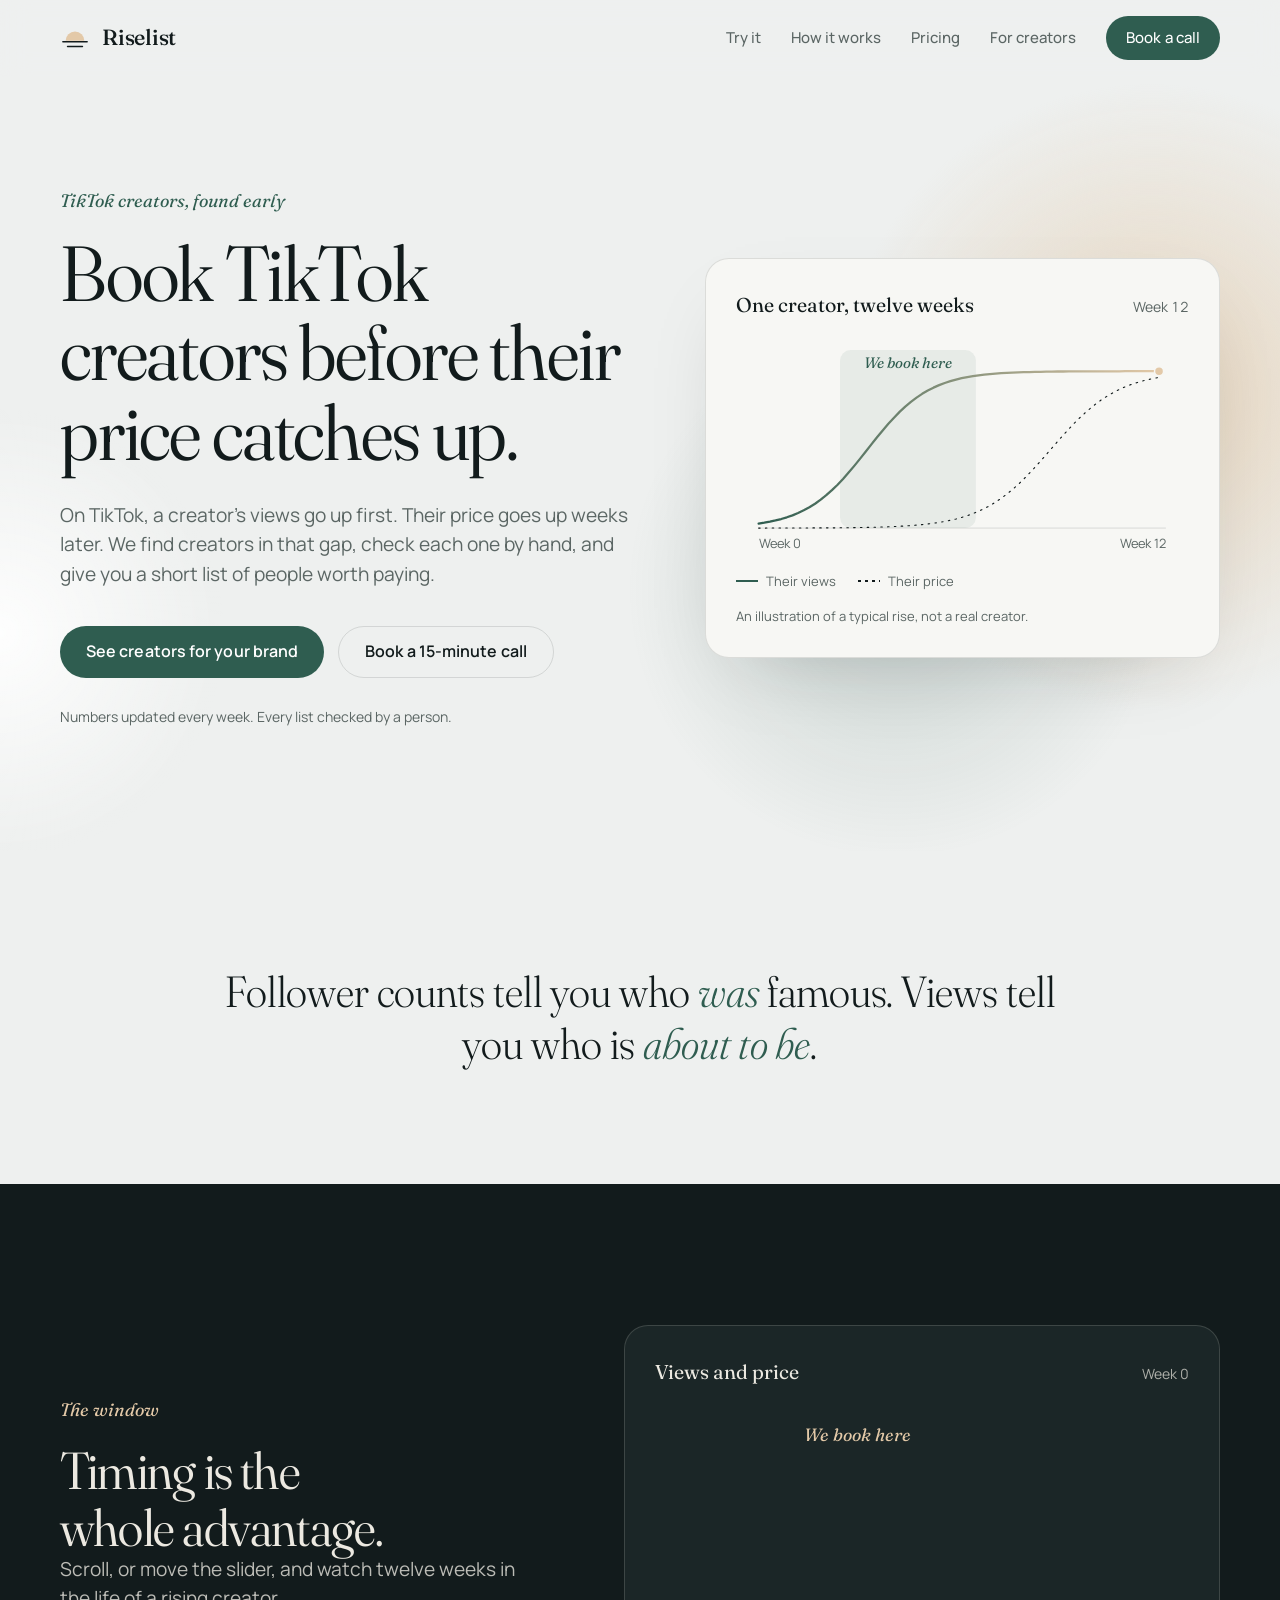
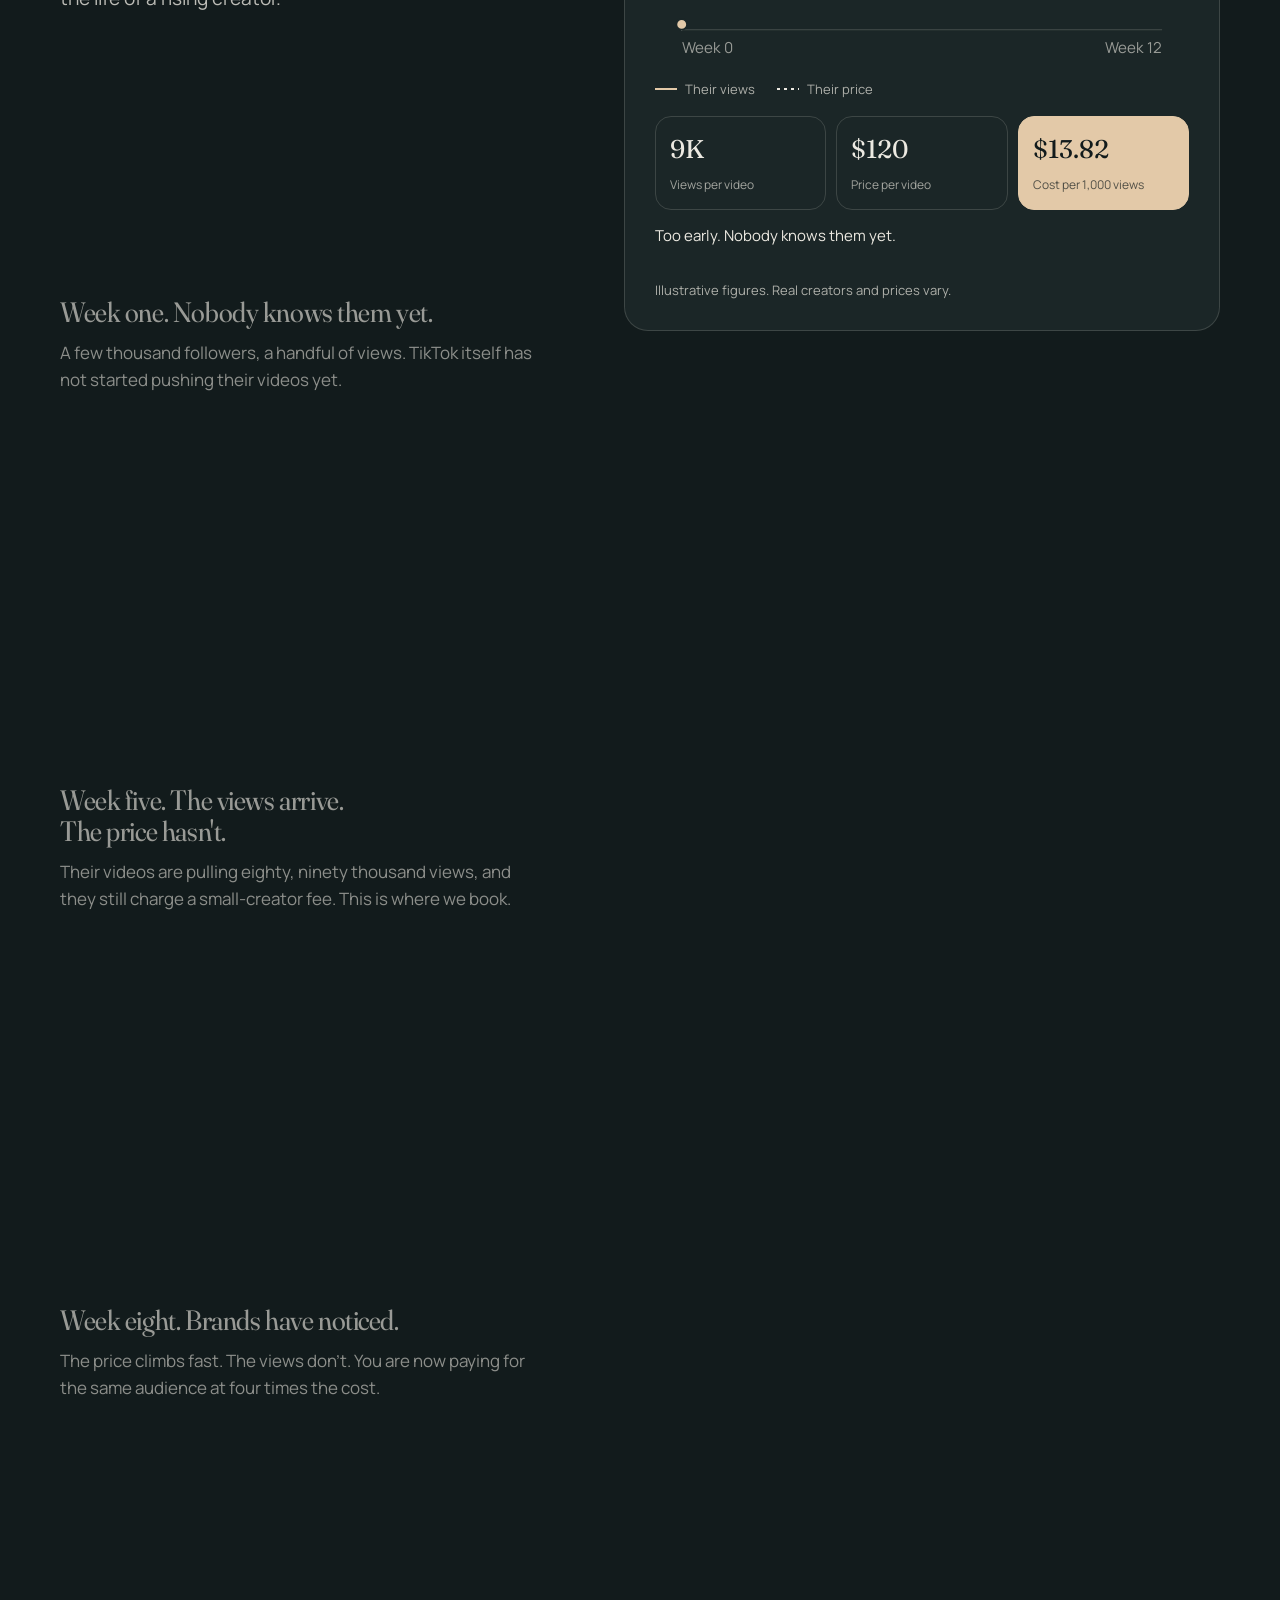
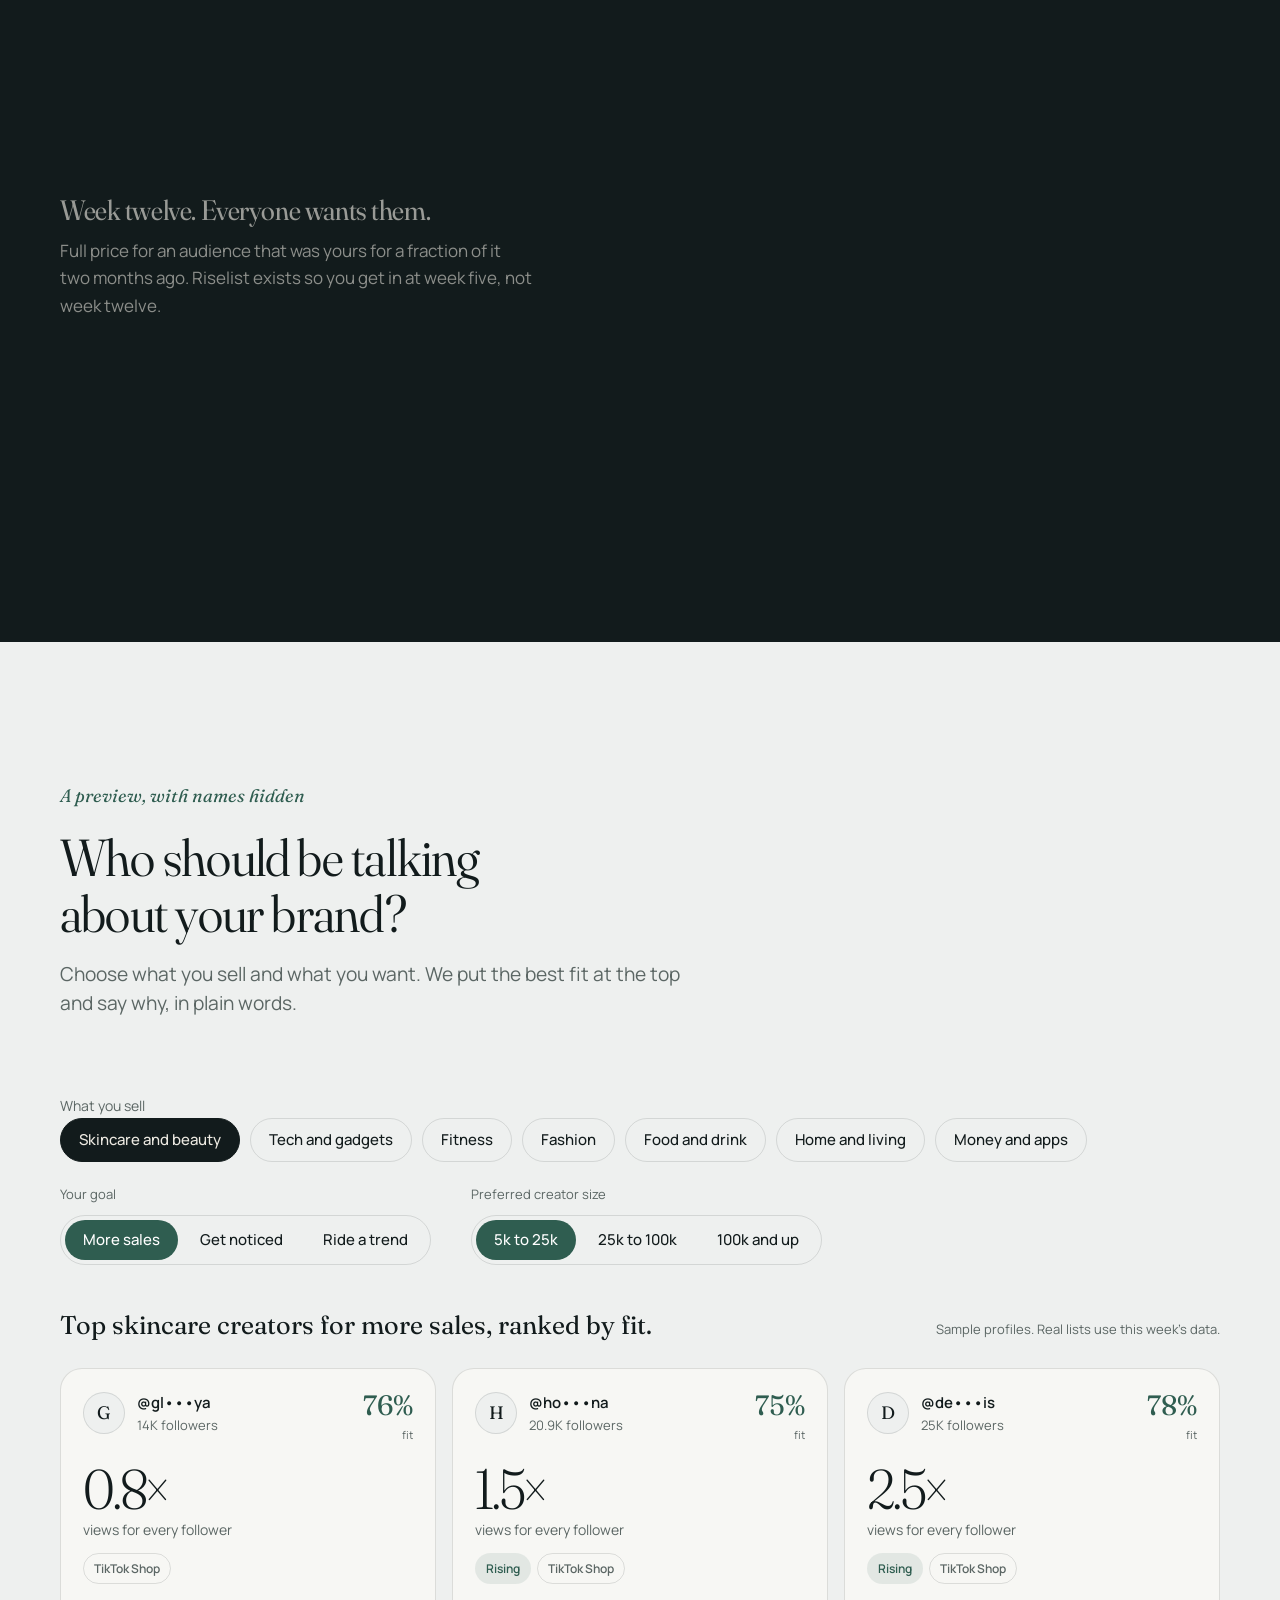
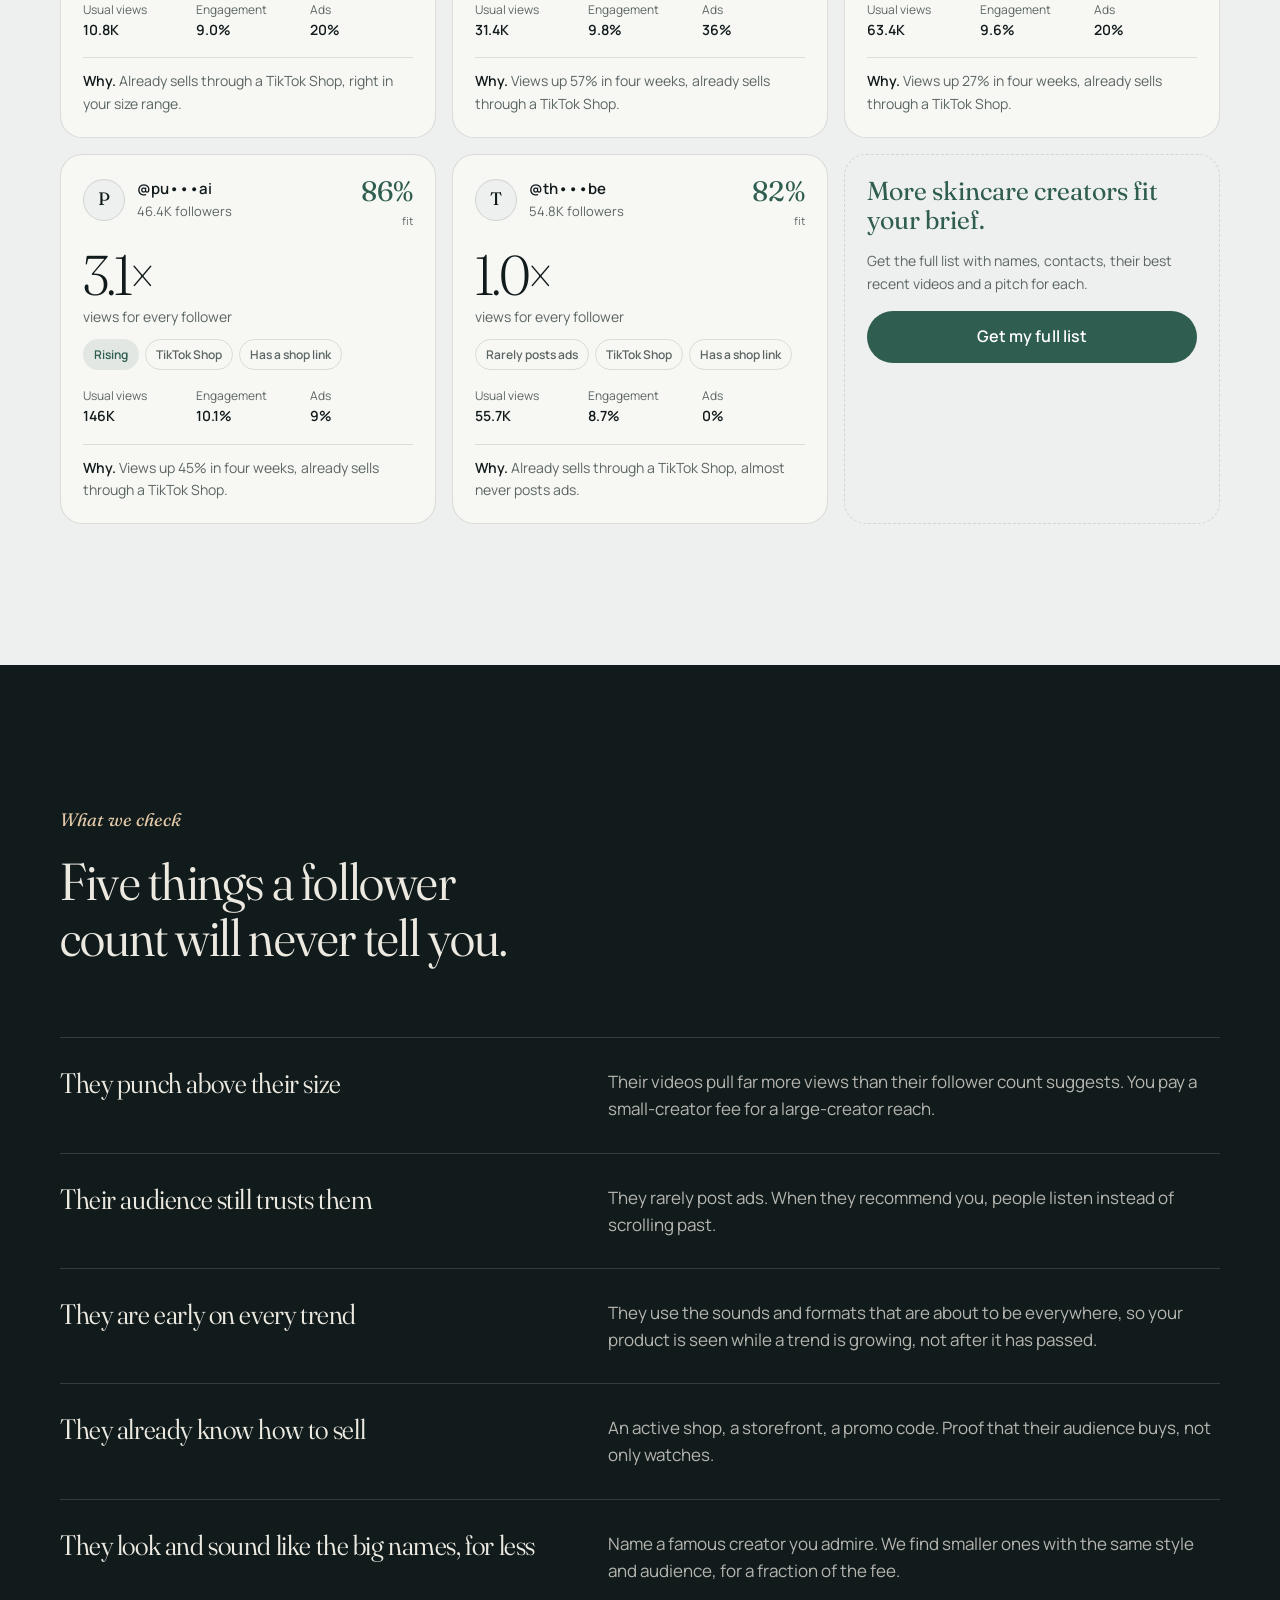
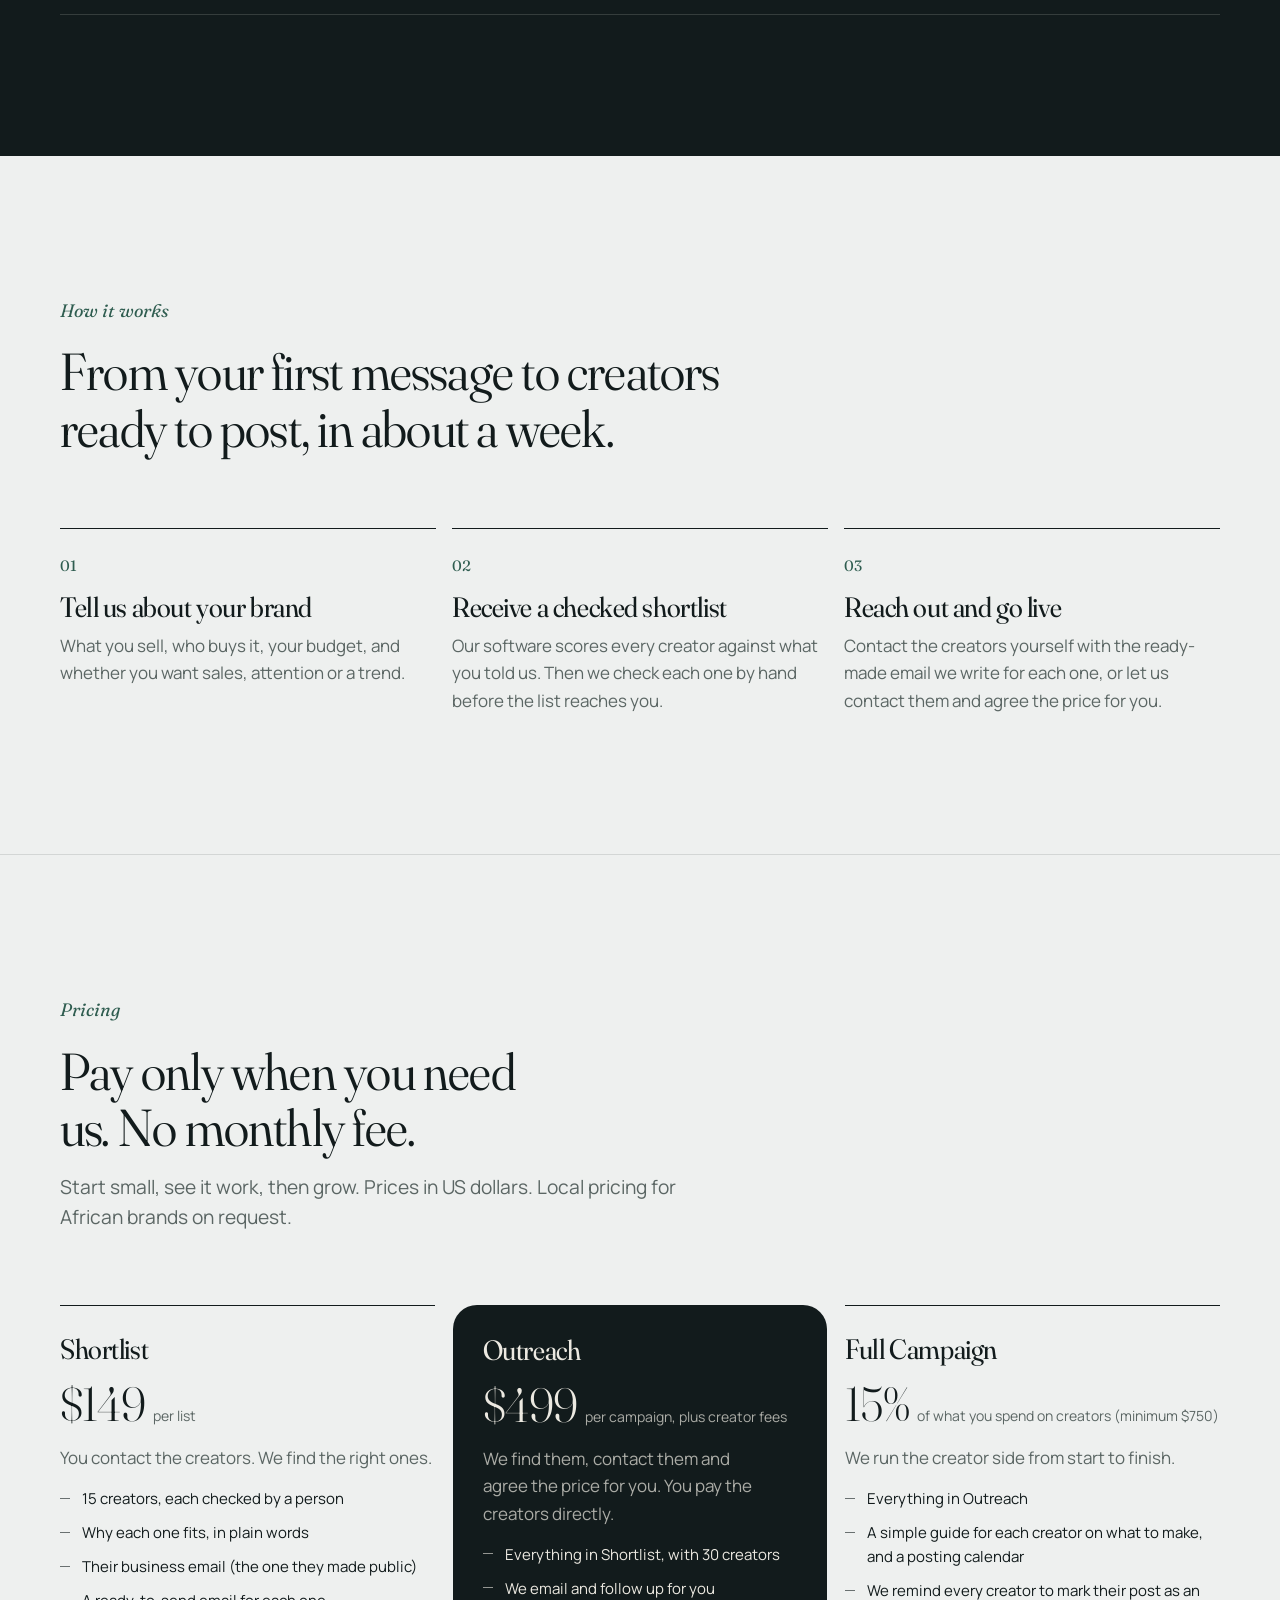
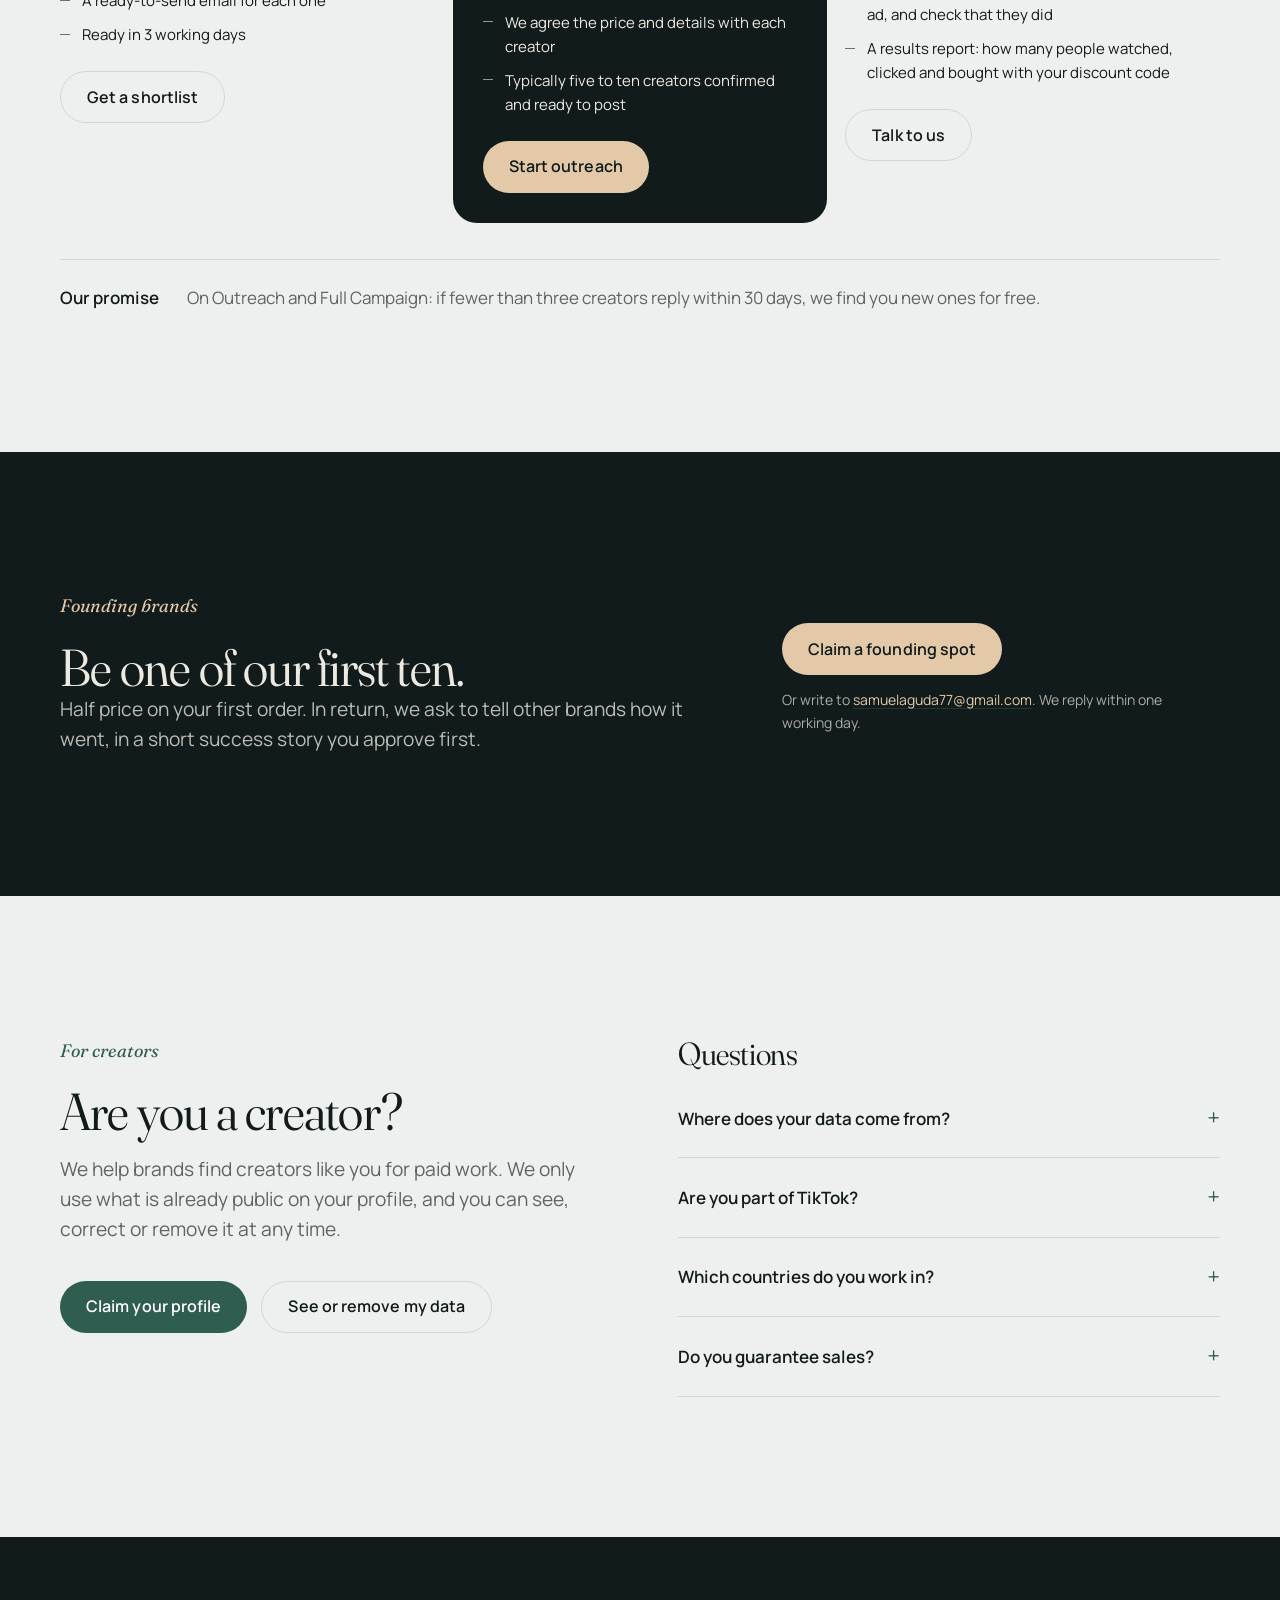
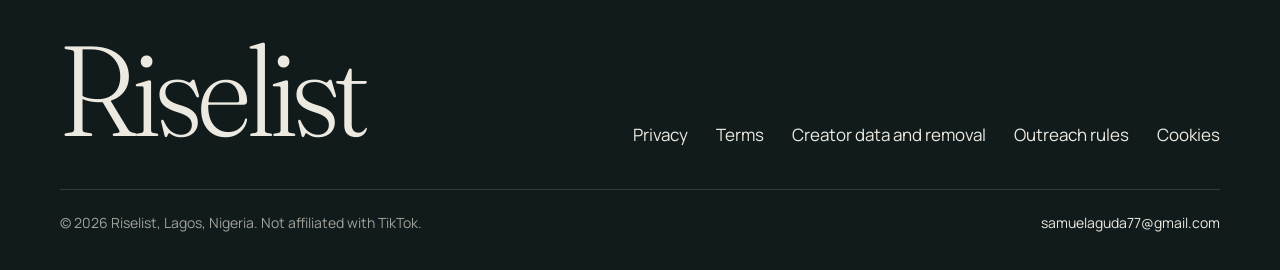
==== commit 6a8b3c99: "Plainer wording throughout; rename plans to Shortlist, Outreach, Full Campaign Co-Authored-By: Claud" ====
--- a/index.html
+++ b/index.html
@@ -5,12 +5,12 @@
   <meta name="viewport" content="width=device-width, initial-scale=1">
   <title>Riselist — Book TikTok creators before their price catches up</title>
   <script>document.documentElement.className += " js";</script>
-  <meta name="description" content="Riselist finds TikTok creators whose views are rising faster than their price, checks each one by hand, and gives brands a shortlist that sells.">
+  <meta name="description" content="Riselist finds TikTok creators whose views are rising faster than their price, checks each one by hand, and gives brands a short list of creators worth paying.">
   <meta name="theme-color" content="#EEF0EF">
   <link rel="canonical" href="https://getriselist.com/">
   <link rel="icon" href="/assets/favicon.svg" type="image/svg+xml">
   <meta property="og:title" content="Riselist — Book TikTok creators before their price catches up">
-  <meta property="og:description" content="We find creators in the gap between rising views and rising prices, check each one by hand, and hand you a shortlist that sells.">
+  <meta property="og:description" content="We find creators in the gap between rising views and rising prices, check each one by hand, and give you a short list of creators worth paying.">
   <meta property="og:type" content="website">
   <meta property="og:url" content="https://getriselist.com/">
   <meta property="og:image" content="https://getriselist.com/assets/og.png">
@@ -20,7 +20,7 @@
   <meta property="og:image:alt" content="Riselist: Book TikTok creators before their price catches up.">
   <meta name="twitter:card" content="summary_large_image">
   <meta name="twitter:title" content="Riselist — Book TikTok creators before their price catches up">
-  <meta name="twitter:description" content="We find creators in the gap between rising views and rising prices, check each one by hand, and hand you a shortlist that sells.">
+  <meta name="twitter:description" content="We find creators in the gap between rising views and rising prices, check each one by hand, and give you a short list of creators worth paying.">
   <meta name="twitter:image" content="https://getriselist.com/assets/og.png">
   <link rel="apple-touch-icon" href="/assets/apple-touch-icon.png">
   <link rel="icon" type="image/png" sizes="32x32" href="/assets/favicon-32.png">
@@ -58,14 +58,14 @@
     <div class="dawn" aria-hidden="true"><span class="d1"></span><span class="d2"></span><span class="d3"></span></div>
     <div class="wrap">
       <div>
-        <p class="label rv d1">Creator partnerships, chosen early</p>
+        <p class="label rv d1">TikTok creators, found early</p>
         <h1 id="hero-title" class="rv d2">Book TikTok creators before their price catches up.</h1>
-        <p class="lead rv d3">On TikTok, views rise first and prices follow weeks later. We find creators in that gap, check each one by hand, and hand you a shortlist that sells.</p>
+        <p class="lead rv d3">On TikTok, a creator's views go up first. Their price goes up weeks later. We find creators in that gap, check each one by hand, and give you a short list of people worth paying.</p>
         <div class="hero-actions rv d4">
           <a class="btn btn-primary" href="#demo">See creators for your brand</a>
           <a class="btn btn-ghost" href="#book">Book a 15-minute call</a>
         </div>
-        <p class="hero-note rv d5">Creator data refreshed every week. Every shortlist reviewed by a person.</p>
+        <p class="hero-note rv d5">Numbers updated every week. Every list checked by a person.</p>
       </div>
 
       <figure class="rise-card rv d3" aria-describedby="rise-desc">
@@ -117,7 +117,7 @@
         <div class="story-step" data-week="1.5">
           <div class="inner">
             <h3>Week one. Nobody knows them yet.</h3>
-            <p>A few thousand followers, a handful of views. Not even the algorithm has noticed.</p>
+            <p>A few thousand followers, a handful of views. TikTok itself has not started pushing their videos yet.</p>
           </div>
         </div>
         <div class="story-step" data-week="5">
@@ -135,7 +135,7 @@
         <div class="story-step" data-week="12">
           <div class="inner">
             <h3>Week twelve. Everyone wants them.</h3>
-            <p>Full price for an audience that was yours for a fraction of it two months ago. Riselist exists so that you never arrive here first.</p>
+            <p>Full price for an audience that was yours for a fraction of it two months ago. Riselist exists so you get in at week five, not week twelve.</p>
           </div>
         </div>
       </div>
@@ -166,7 +166,7 @@
           <div class="stats" aria-live="polite">
             <div class="stat"><b id="st-views">9K</b><span>Views per video</span></div>
             <div class="stat"><b id="st-price">$120</b><span>Price per video</span></div>
-            <div class="stat hi"><b id="st-cpm">$13.80</b><span>You pay per 1,000 views</span></div>
+            <div class="stat hi"><b id="st-cpm">$13.80</b><span>Cost per 1,000 views</span></div>
           </div>
           <p class="verdict" id="st-verdict">Too early. Nobody knows them yet.</p>
           <div class="story-scrub">
@@ -185,7 +185,7 @@
       <div class="section-head reveal">
         <p class="label">A preview, with names hidden</p>
         <h2 id="demo-title">Who should be talking about your brand?</h2>
-        <p class="lead">Choose what you sell and what you want. The list ranks itself, with a plain reason for every pick.</p>
+        <p class="lead">Choose what you sell and what you want. We put the best fit at the top and say why, in plain words.</p>
       </div>
 
       <div class="controls reveal">
@@ -207,7 +207,7 @@
 
       <div class="demo-summary">
         <p class="ttl" id="demo-summary">Top skincare creators for more sales, ranked by fit.</p>
-        <p class="note">Sample profiles. Real shortlists use this week's data.</p>
+        <p class="note">Sample profiles. Real lists use this week's data.</p>
       </div>
 
       <div class="cards" id="cards" aria-live="polite"></div>
@@ -224,9 +224,9 @@
       <ul class="checks stagger">
         <li><h3>They punch above their size</h3><p>Their videos pull far more views than their follower count suggests. You pay a small-creator fee for a large-creator reach.</p></li>
         <li><h3>Their audience still trusts them</h3><p>They rarely post ads. When they recommend you, people listen instead of scrolling past.</p></li>
-        <li><h3>They are early on every trend</h3><p>They pick up rising sounds within a day or two, so your product rides the wave rather than chasing it.</p></li>
+        <li><h3>They are early on every trend</h3><p>They use the sounds and formats that are about to be everywhere, so your product is seen while a trend is growing, not after it has passed.</p></li>
         <li><h3>They already know how to sell</h3><p>An active shop, a storefront, a promo code. Proof that their audience buys, not only watches.</p></li>
-        <li><h3>They are the affordable lookalike</h3><p>Name a famous creator you admire. We find smaller ones with the same style and audience, for a fraction of the fee.</p></li>
+        <li><h3>They look and sound like the big names, for less</h3><p>Name a famous creator you admire. We find smaller ones with the same style and audience, for a fraction of the fee.</p></li>
       </ul>
     </div>
   </section>
@@ -236,12 +236,12 @@
     <div class="wrap">
       <div class="section-head reveal">
         <p class="label">How it works</p>
-        <h2 id="how-title">From brief to booked in about a week.</h2>
+        <h2 id="how-title">From your first message to creators ready to post, in about a week.</h2>
       </div>
       <ol class="steps stagger">
         <li><h3>Tell us about your brand</h3><p>What you sell, who buys it, your budget, and whether you want sales, attention or a trend.</p></li>
-        <li><h3>Receive a checked shortlist</h3><p>Our system ranks every creator against your brief. Then we review each one by hand before it reaches you.</p></li>
-        <li><h3>Reach out and go live</h3><p>Send our personal pitch to each creator yourself, or let us handle the outreach and agree the terms for you.</p></li>
+        <li><h3>Receive a checked shortlist</h3><p>Our software scores every creator against what you told us. Then we check each one by hand before the list reaches you.</p></li>
+        <li><h3>Reach out and go live</h3><p>Contact the creators yourself with the ready-made email we write for each one, or let us contact them and agree the price for you.</p></li>
       </ol>
     </div>
   </section>
@@ -251,51 +251,51 @@
     <div class="wrap">
       <div class="section-head reveal">
         <p class="label">Pricing</p>
-        <h2 id="pricing-title">Pay per campaign. No retainer.</h2>
+        <h2 id="pricing-title">Pay only when you need us. No monthly fee.</h2>
         <p class="lead">Start small, see it work, then grow. Prices in US dollars. Local pricing for African brands on request.</p>
       </div>
       <div class="plans stagger">
         <div class="plan">
           <h3>Shortlist</h3>
-          <p class="price">$149<small>per brief</small></p>
-          <p class="muted">You do the outreach. We find the right people.</p>
+          <p class="price">$149<small>per list</small></p>
+          <p class="muted">You contact the creators. We find the right ones.</p>
           <ul>
             <li>15 creators, each checked by a person</li>
             <li>Why each one fits, in plain words</li>
-            <li>Their public business contact</li>
-            <li>A personal pitch email for each</li>
+            <li>Their business email (the one they made public)</li>
+            <li>A ready-to-send email for each one</li>
             <li>Ready in 3 working days</li>
           </ul>
           <a class="btn btn-ghost" href="#book">Get a shortlist</a>
         </div>
         <div class="plan featured on-ink">
-          <h3>Outreach Sprint</h3>
+          <h3>Outreach</h3>
           <p class="price">$499<small>per campaign, plus creator fees</small></p>
-          <p class="muted">We find them, contact them and agree terms for you.</p>
+          <p class="muted">We find them, contact them and agree the price for you. You pay the creators directly.</p>
           <ul>
             <li>Everything in Shortlist, with 30 creators</li>
             <li>We email and follow up for you</li>
-            <li>We agree rates and terms</li>
+            <li>We agree the price and details with each creator</li>
             <li>Typically five to ten creators confirmed and ready to post</li>
           </ul>
-          <a class="btn btn-primary" href="#book">Start a sprint</a>
+          <a class="btn btn-primary" href="#book">Start outreach</a>
         </div>
         <div class="plan">
-          <h3>Managed Campaign</h3>
-          <p class="price">15%<small>of creator budget, $750 minimum</small></p>
+          <h3>Full Campaign</h3>
+          <p class="price">15%<small>of what you spend on creators (minimum $750)</small></p>
           <p class="muted">We run the creator side from start to finish.</p>
           <ul>
-            <li>Everything in Outreach Sprint</li>
-            <li>Creative briefs and a posting schedule</li>
-            <li>We remind creators to label every post as an ad, and check</li>
-            <li>A results report: views, clicks and sales codes</li>
+            <li>Everything in Outreach</li>
+            <li>A simple guide for each creator on what to make, and a posting calendar</li>
+            <li>We remind every creator to mark their post as an ad, and check that they did</li>
+            <li>A results report: how many people watched, clicked and bought with your discount code</li>
           </ul>
           <a class="btn btn-ghost" href="#book">Talk to us</a>
         </div>
       </div>
       <div class="promise reveal">
         <b>Our promise</b>
-        <span class="muted">Outreach Sprint and Managed Campaign: if fewer than three creators reply within 30 days, we find you new ones at no cost.</span>
+        <span class="muted">On Outreach and Full Campaign: if fewer than three creators reply within 30 days, we find you new ones for free.</span>
       </div>
     </div>
   </section>
@@ -306,7 +306,7 @@
       <div class="reveal">
         <p class="label">Founding brands</p>
         <h2 id="founding-title">Be one of our first ten.</h2>
-        <p class="lead">Half price on your first order. In return, we ask to share your results as a case study.</p>
+        <p class="lead">Half price on your first order. In return, we ask to tell other brands how it went, in a short success story you approve first.</p>
       </div>
       <div class="reveal">
         <a class="btn btn-primary" href="mailto:samuelaguda77@gmail.com?subject=Founding%20brand%20at%20Riselist">Claim a founding spot</a>
@@ -329,7 +329,7 @@
       </div>
       <div class="faq reveal">
         <h2 class="faq-title">Questions</h2>
-        <details><summary>Where does your data come from?</summary><p>From public creator profiles and, soon, from creators who connect their own accounts. We look at every profile before it is added. We refresh the numbers every week.</p></details>
+        <details><summary>Where does your data come from?</summary><p>From what creators show publicly on TikTok and, soon, from creators who connect their own accounts. We look at every profile before it is added, and we update the numbers every week.</p></details>
         <details><summary>Are you part of TikTok?</summary><p>No. Riselist is an independent company. We are not connected to, or approved by, TikTok.</p></details>
         <details><summary>Which countries do you work in?</summary><p>Everywhere. Tell us where your customers are and we find creators whose audience lives there.</p></details>
         <details><summary>Do you guarantee sales?</summary><p>No one honestly can. What we do is stack the odds: creators with real reach, a trusted voice, and a record of selling.</p></details>
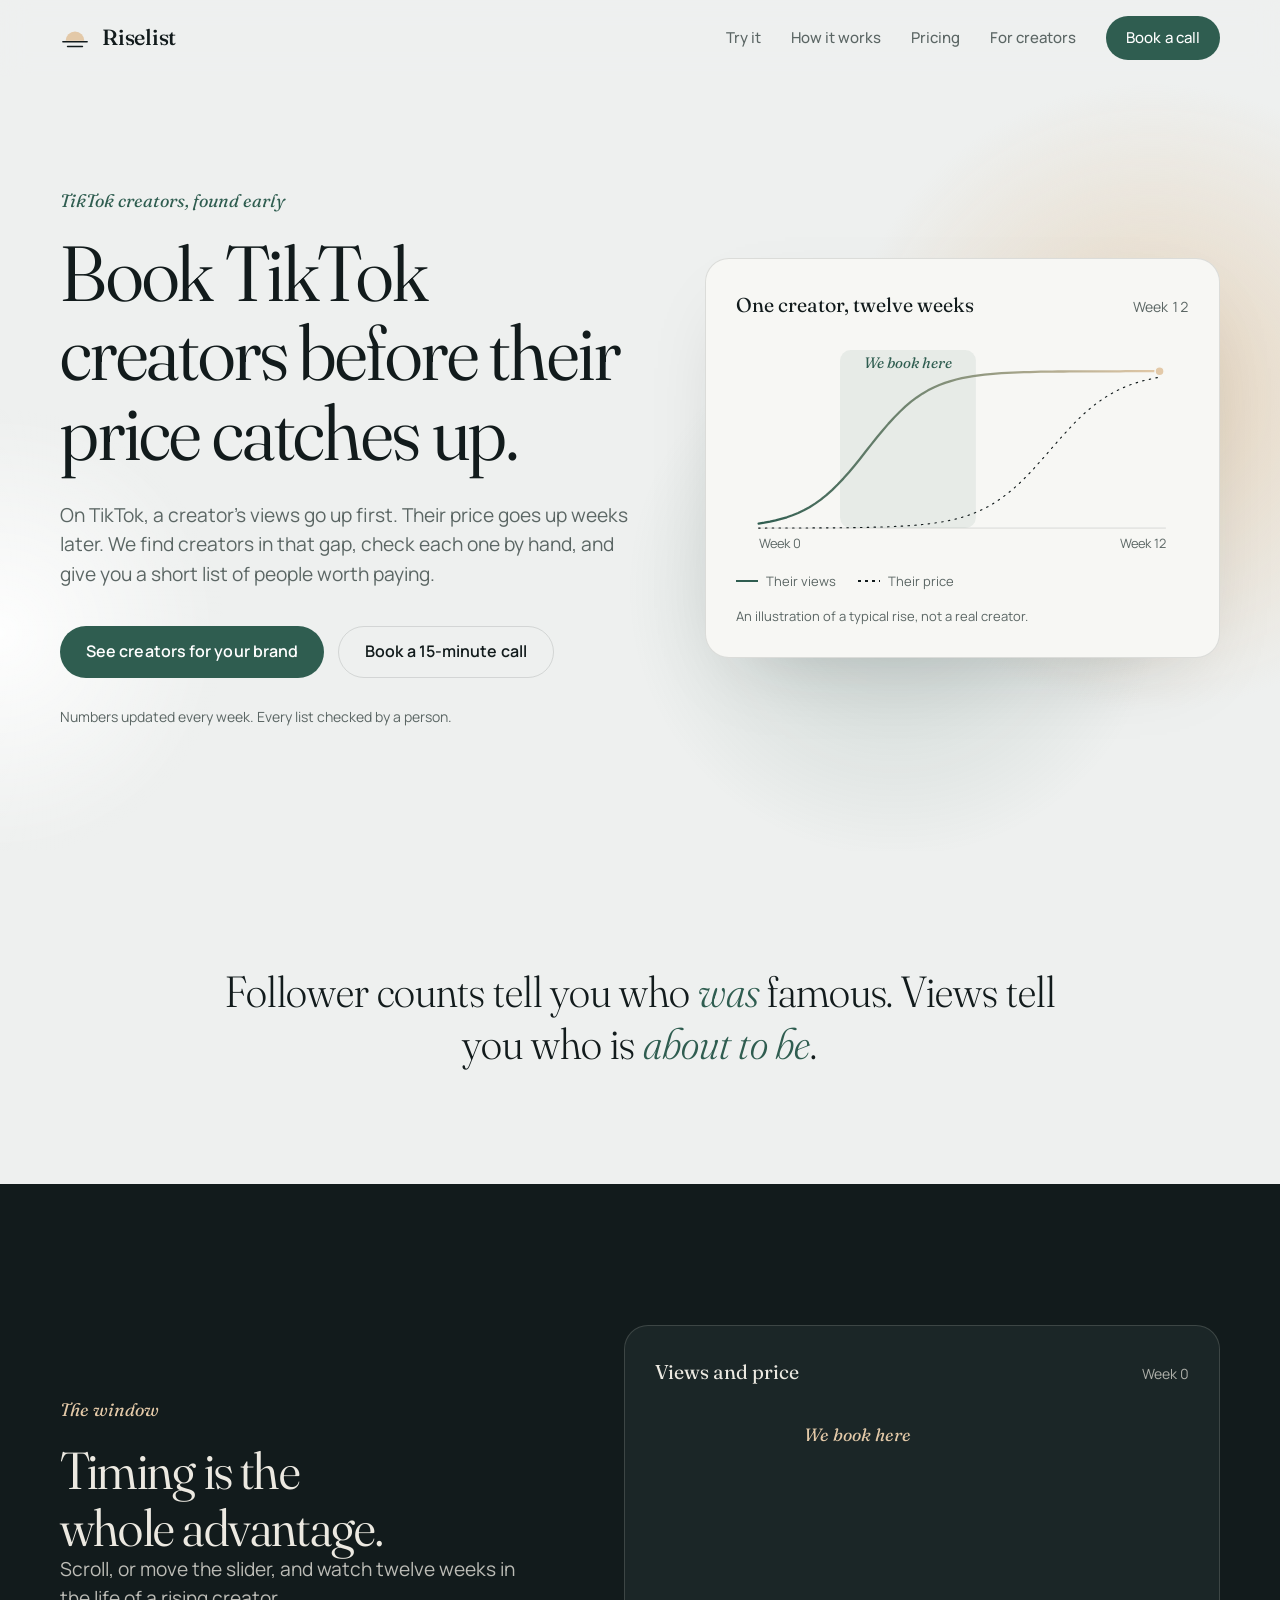
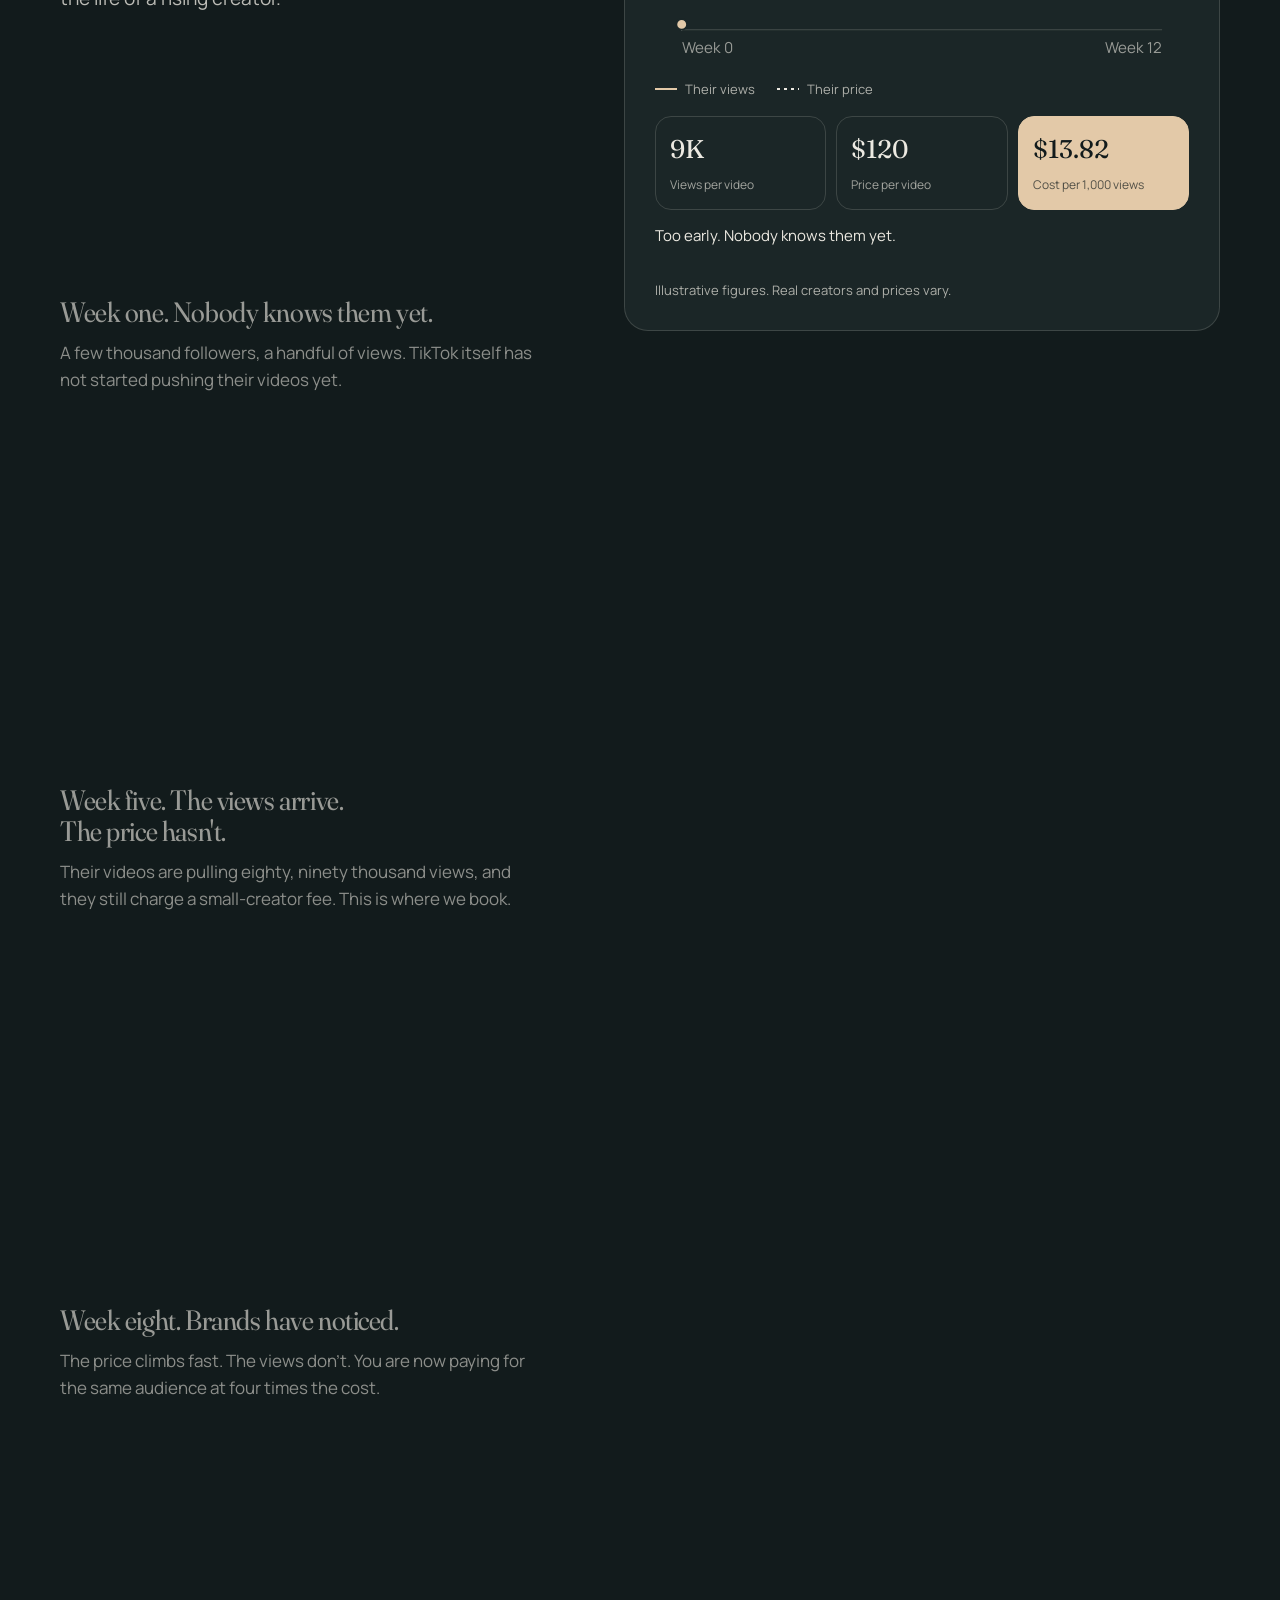
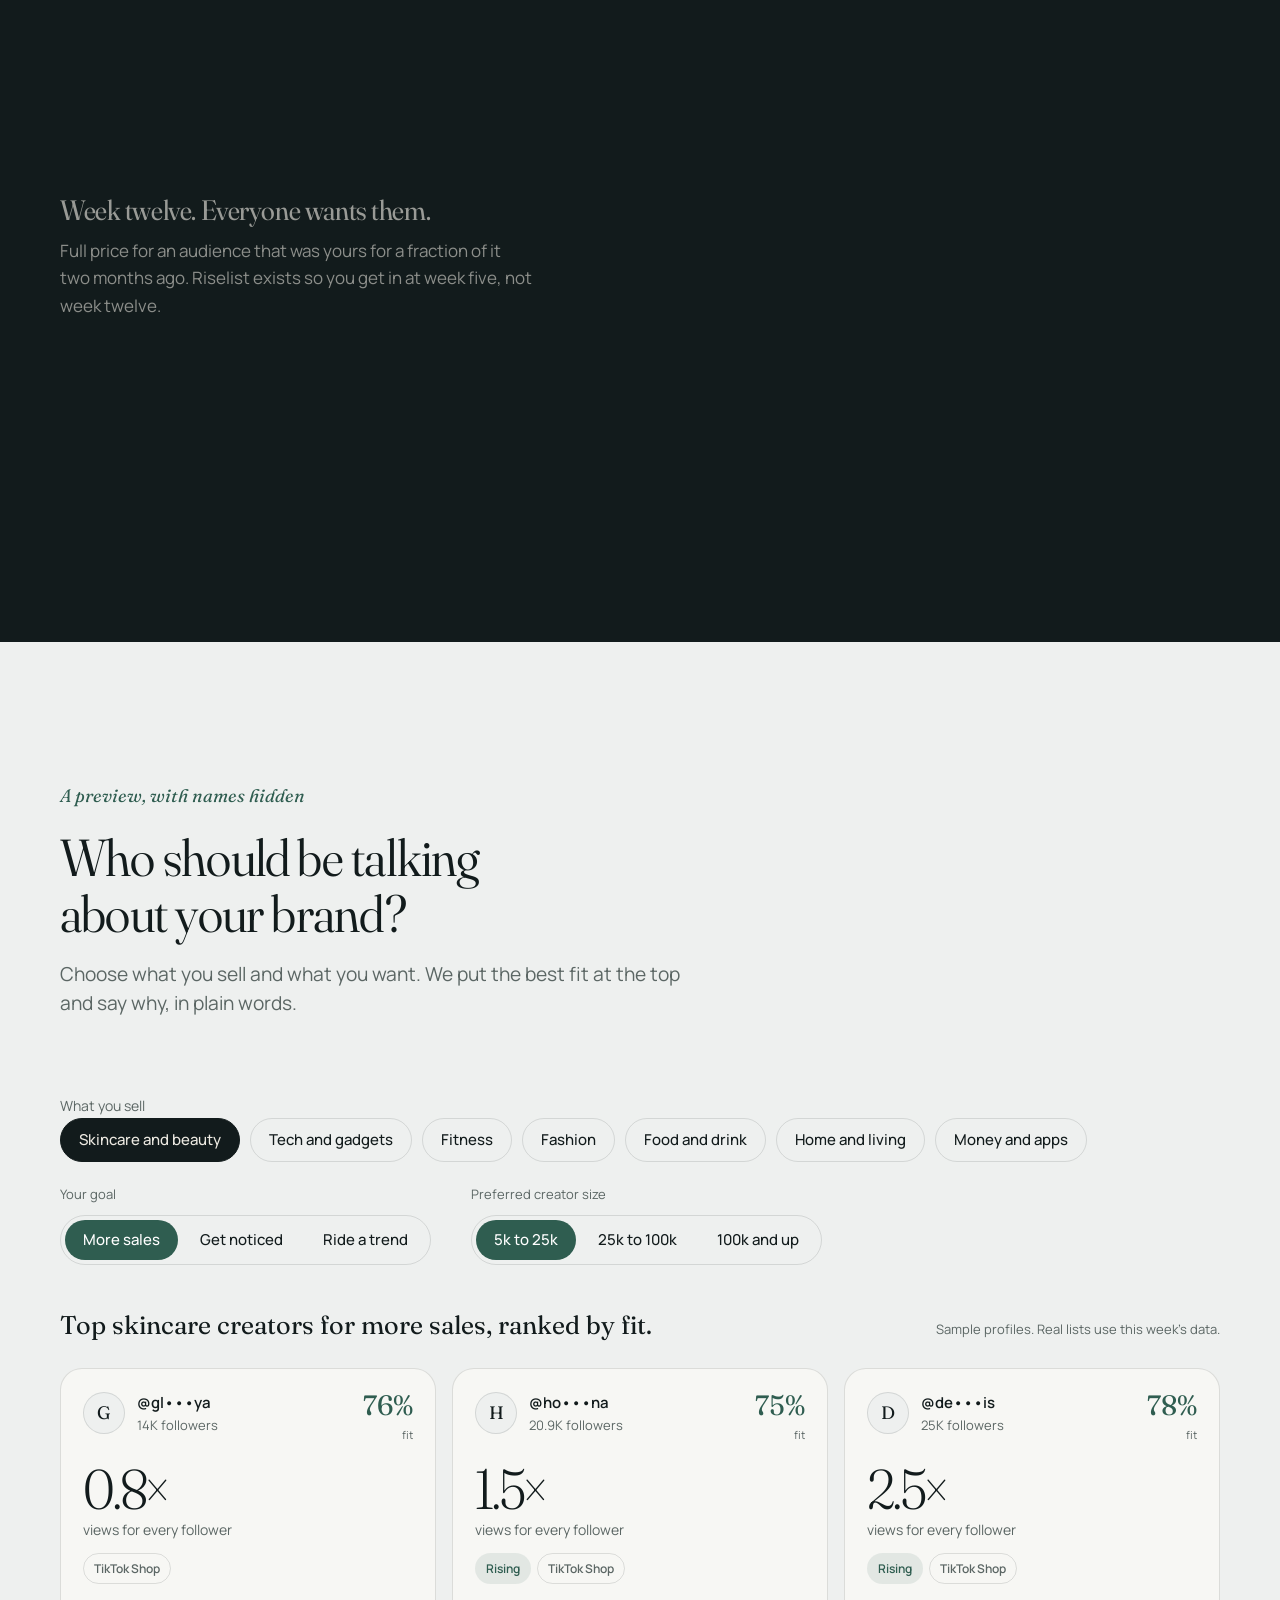
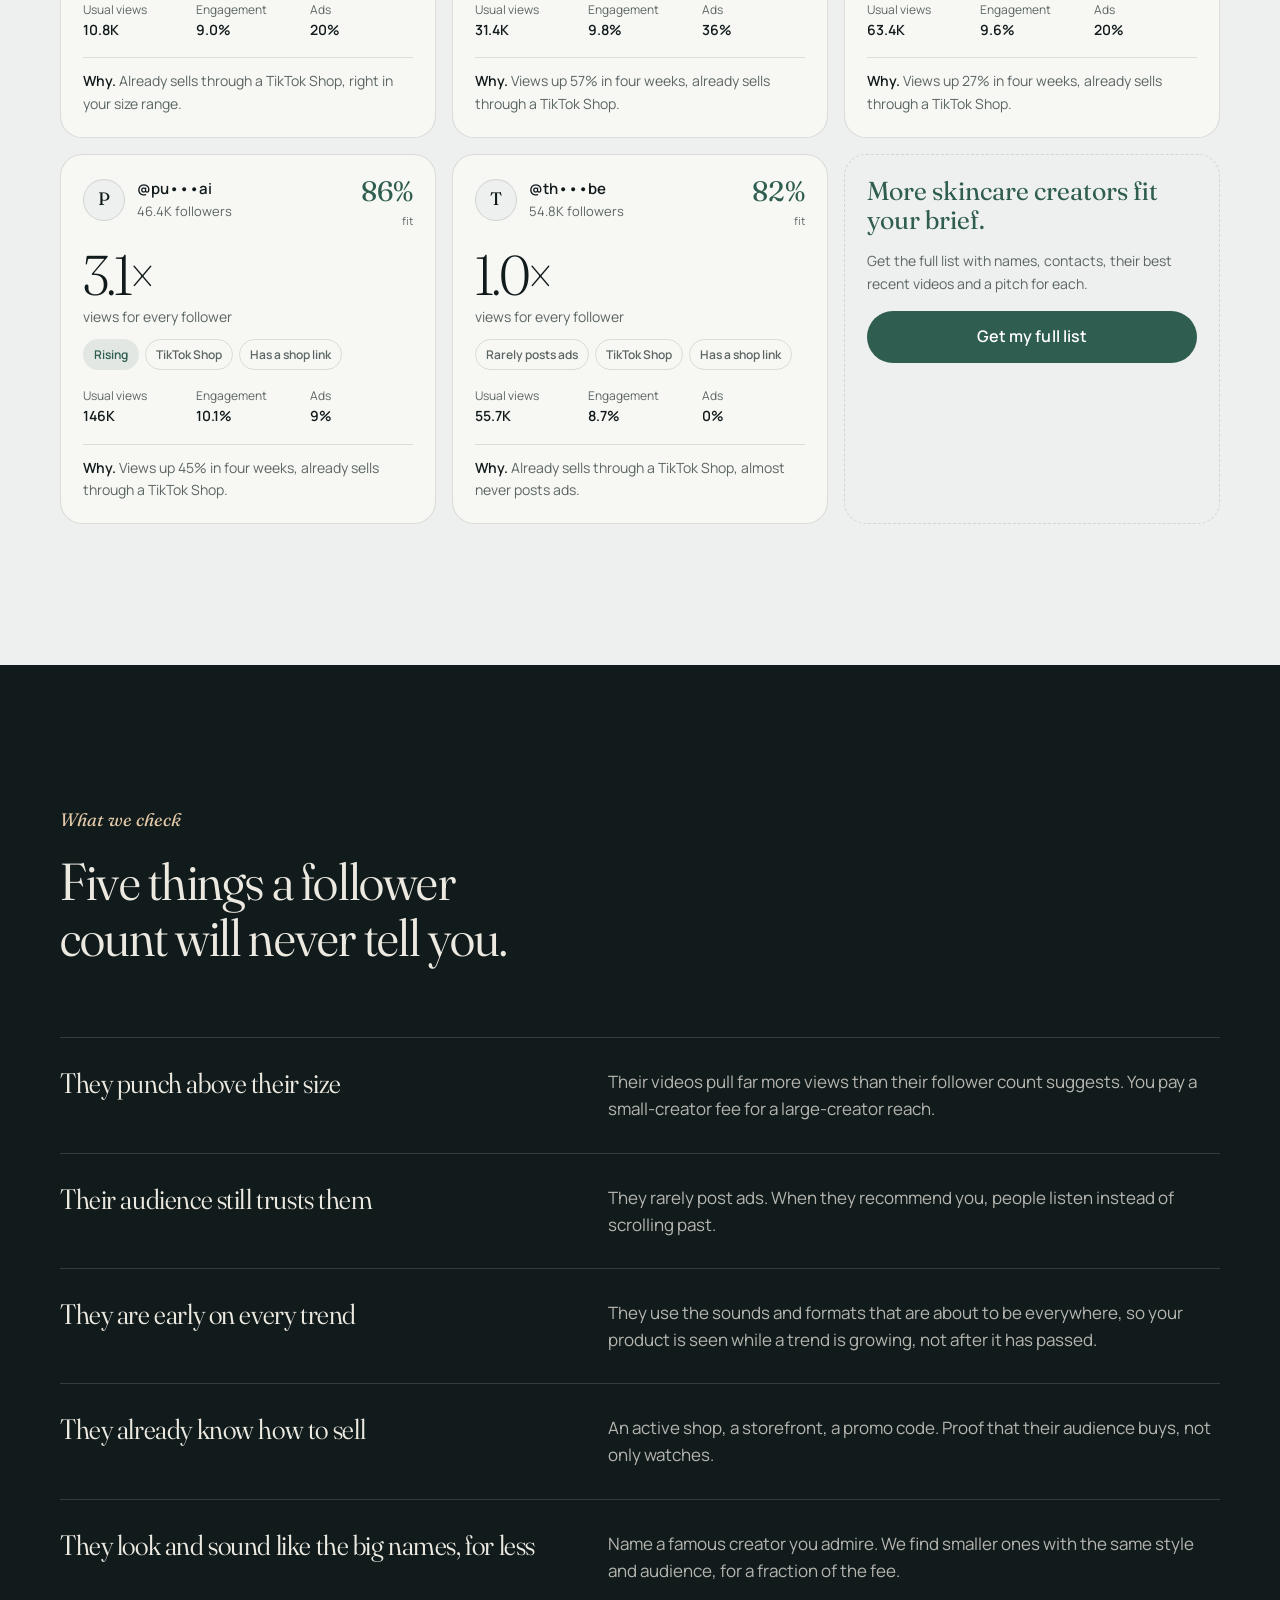
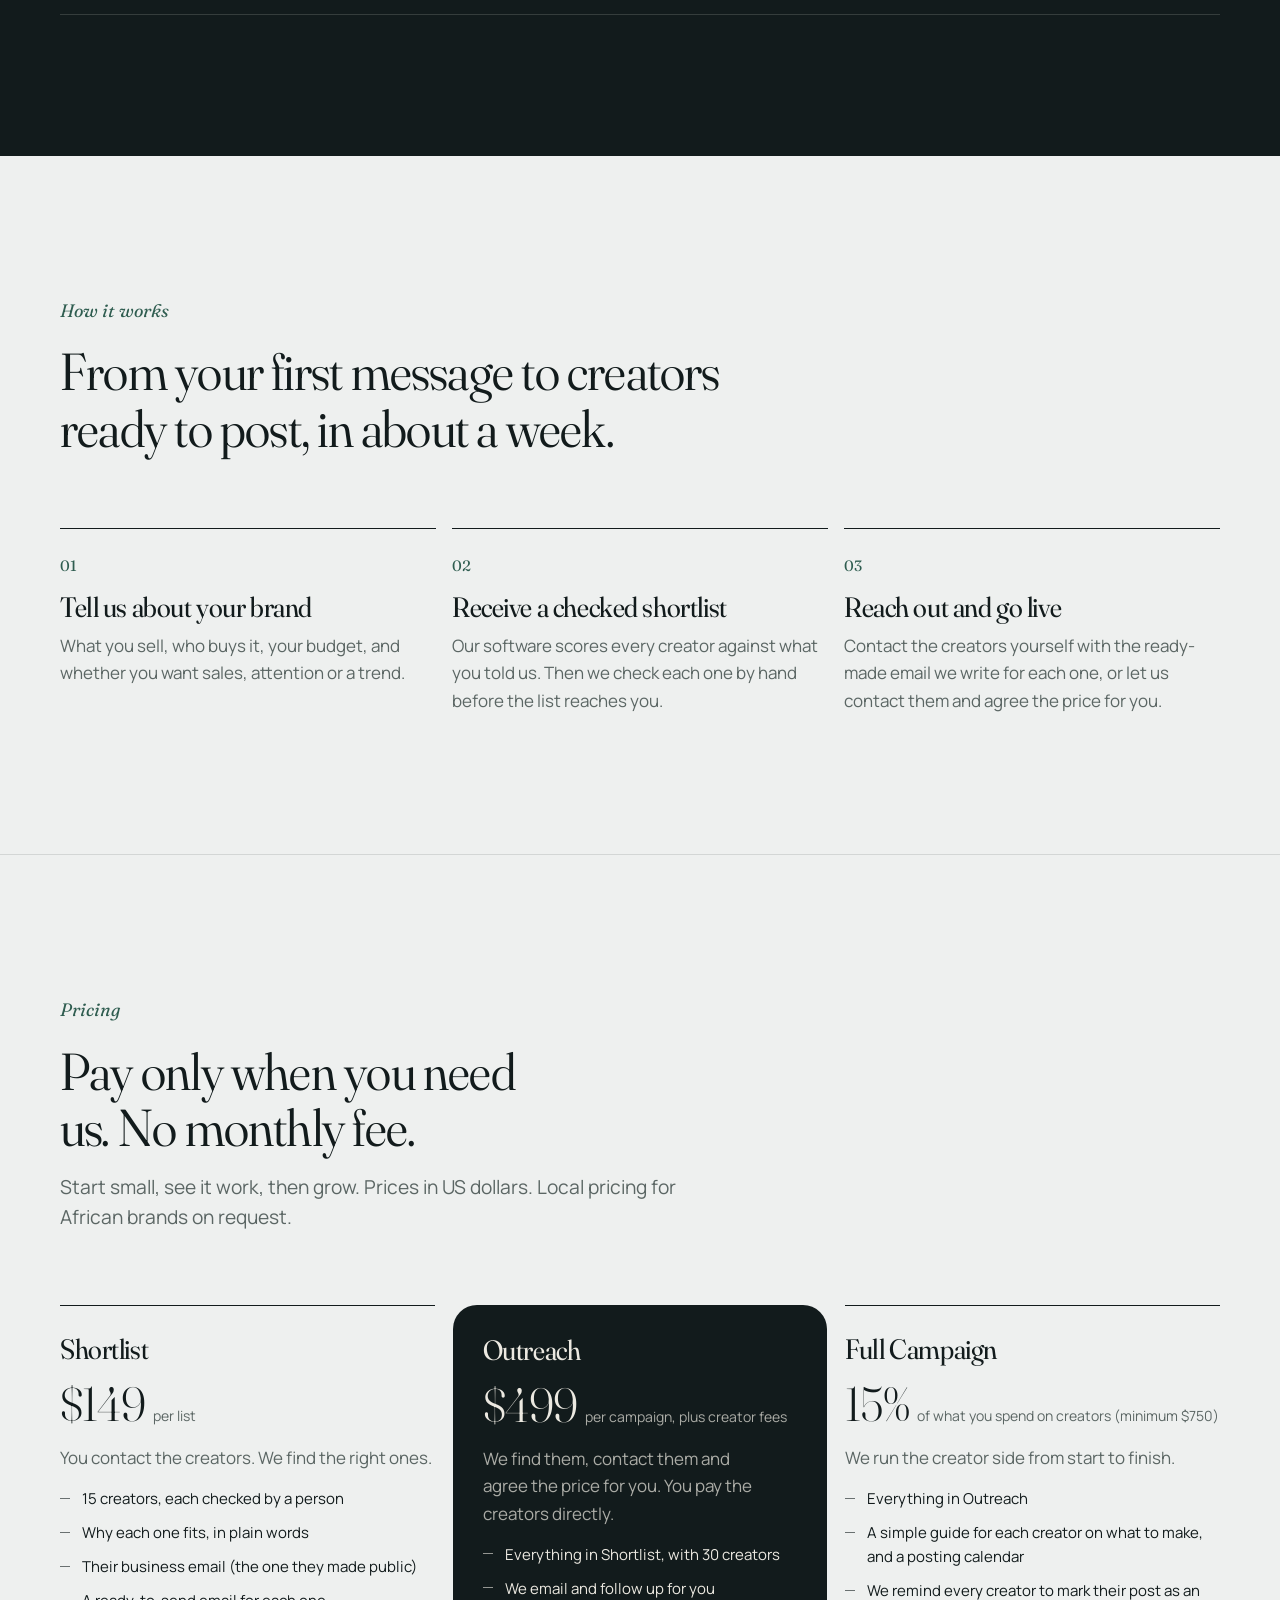
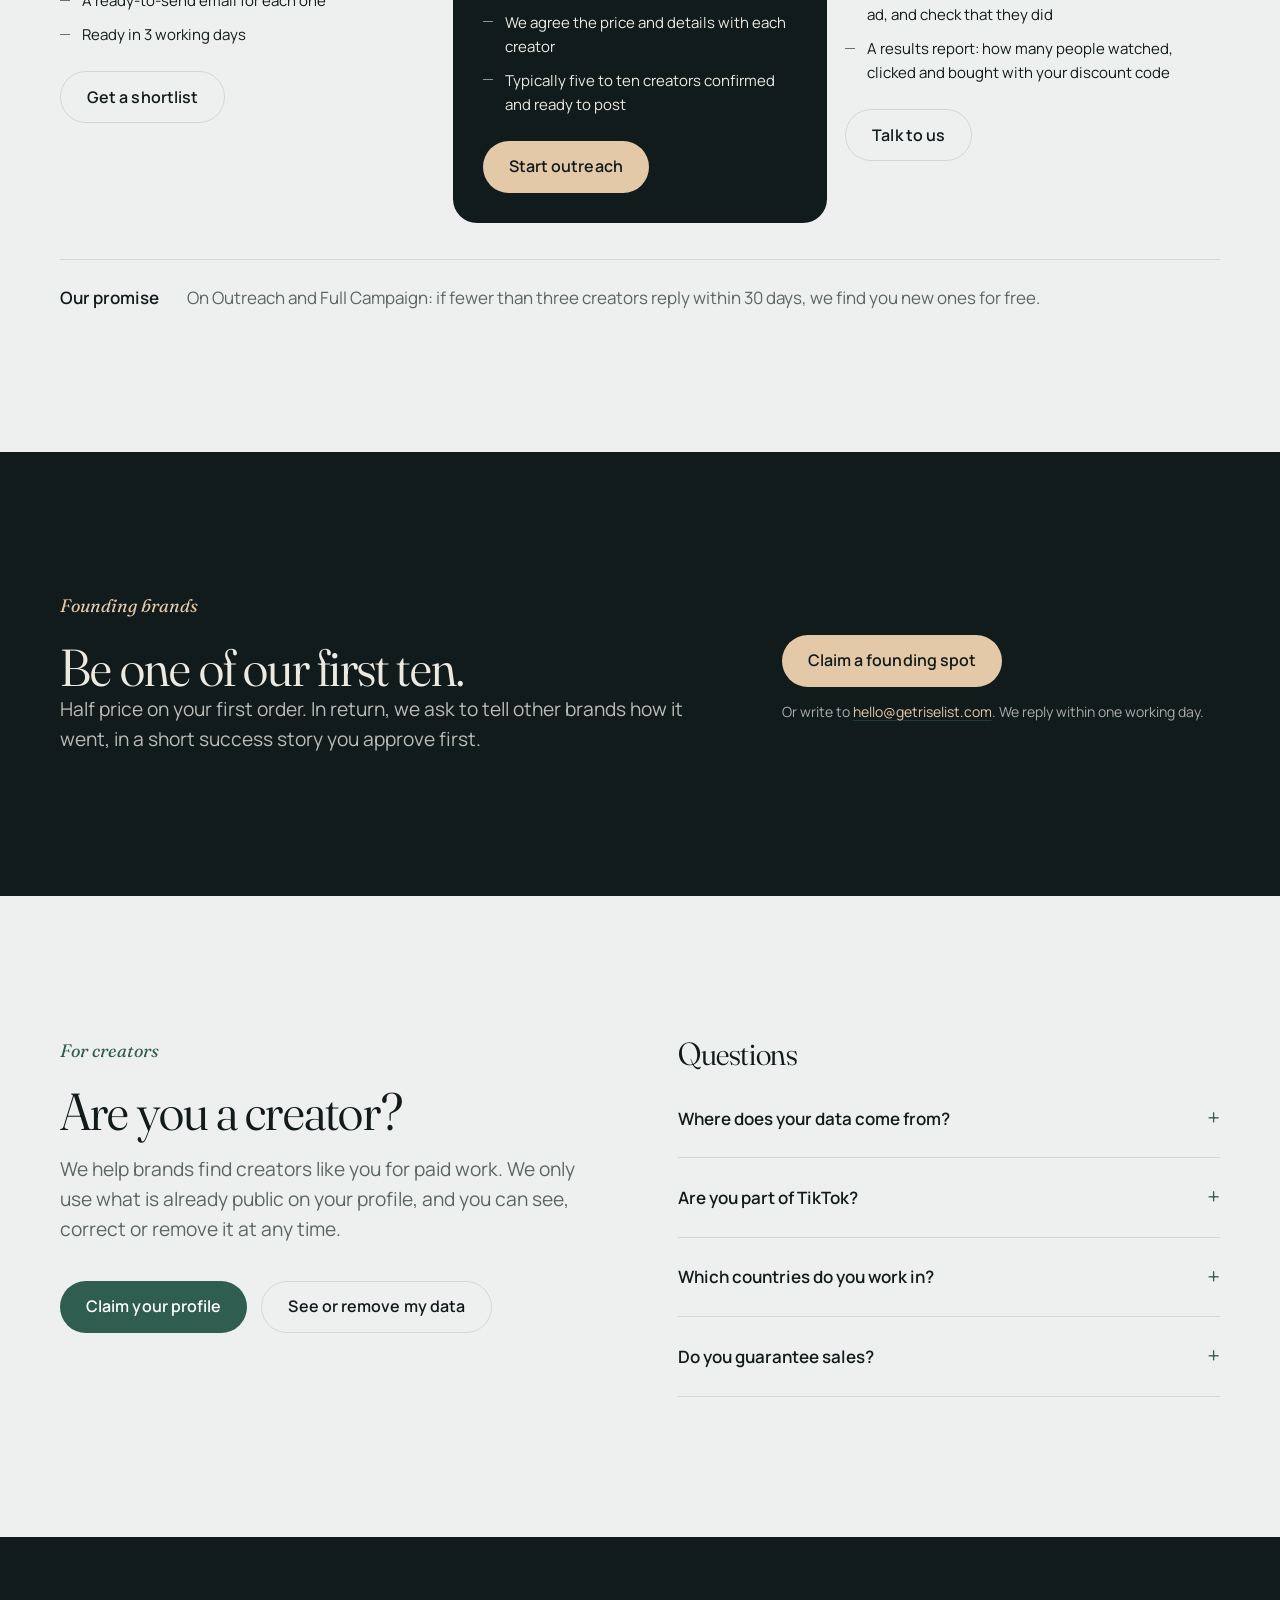
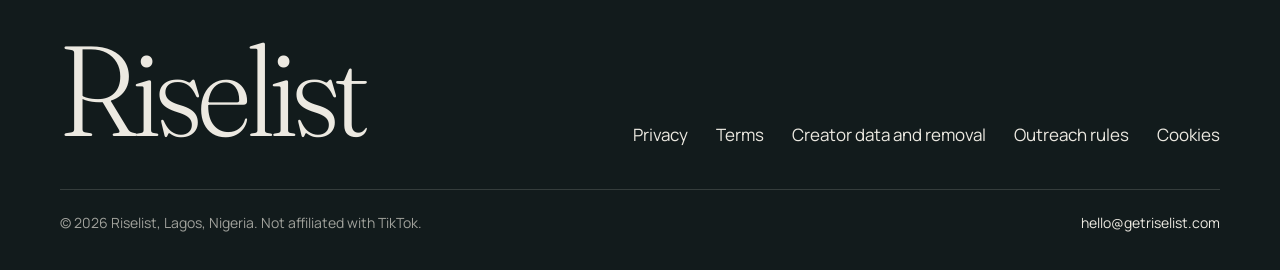
==== commit 36f56440: "Use hello@getriselist.com as the contact address everywhere Co-Authored-By: Claude Opus 5.5 <noreply" ====
--- a/index.html
+++ b/index.html
@@ -309,8 +309,8 @@
         <p class="lead">Half price on your first order. In return, we ask to tell other brands how it went, in a short success story you approve first.</p>
       </div>
       <div class="reveal">
-        <a class="btn btn-primary" href="mailto:samuelaguda77@gmail.com?subject=Founding%20brand%20at%20Riselist">Claim a founding spot</a>
-        <p class="small founding-alt">Or write to <a class="founding-link" href="mailto:samuelaguda77@gmail.com">samuelaguda77@gmail.com</a>. We reply within one working day.</p>
+        <a class="btn btn-primary" href="mailto:hello@getriselist.com?subject=Founding%20brand%20at%20Riselist">Claim a founding spot</a>
+        <p class="small founding-alt">Or write to <a class="founding-link" href="mailto:hello@getriselist.com">hello@getriselist.com</a>. We reply within one working day.</p>
       </div>
     </div>
   </section>
@@ -353,7 +353,7 @@
     </div>
     <div class="bottom">
       <span>© 2026 Riselist, Lagos, Nigeria. Not affiliated with TikTok.</span>
-      <span><a href="mailto:samuelaguda77@gmail.com">samuelaguda77@gmail.com</a></span>
+      <span><a href="mailto:hello@getriselist.com">hello@getriselist.com</a></span>
     </div>
   </div>
 </footer>
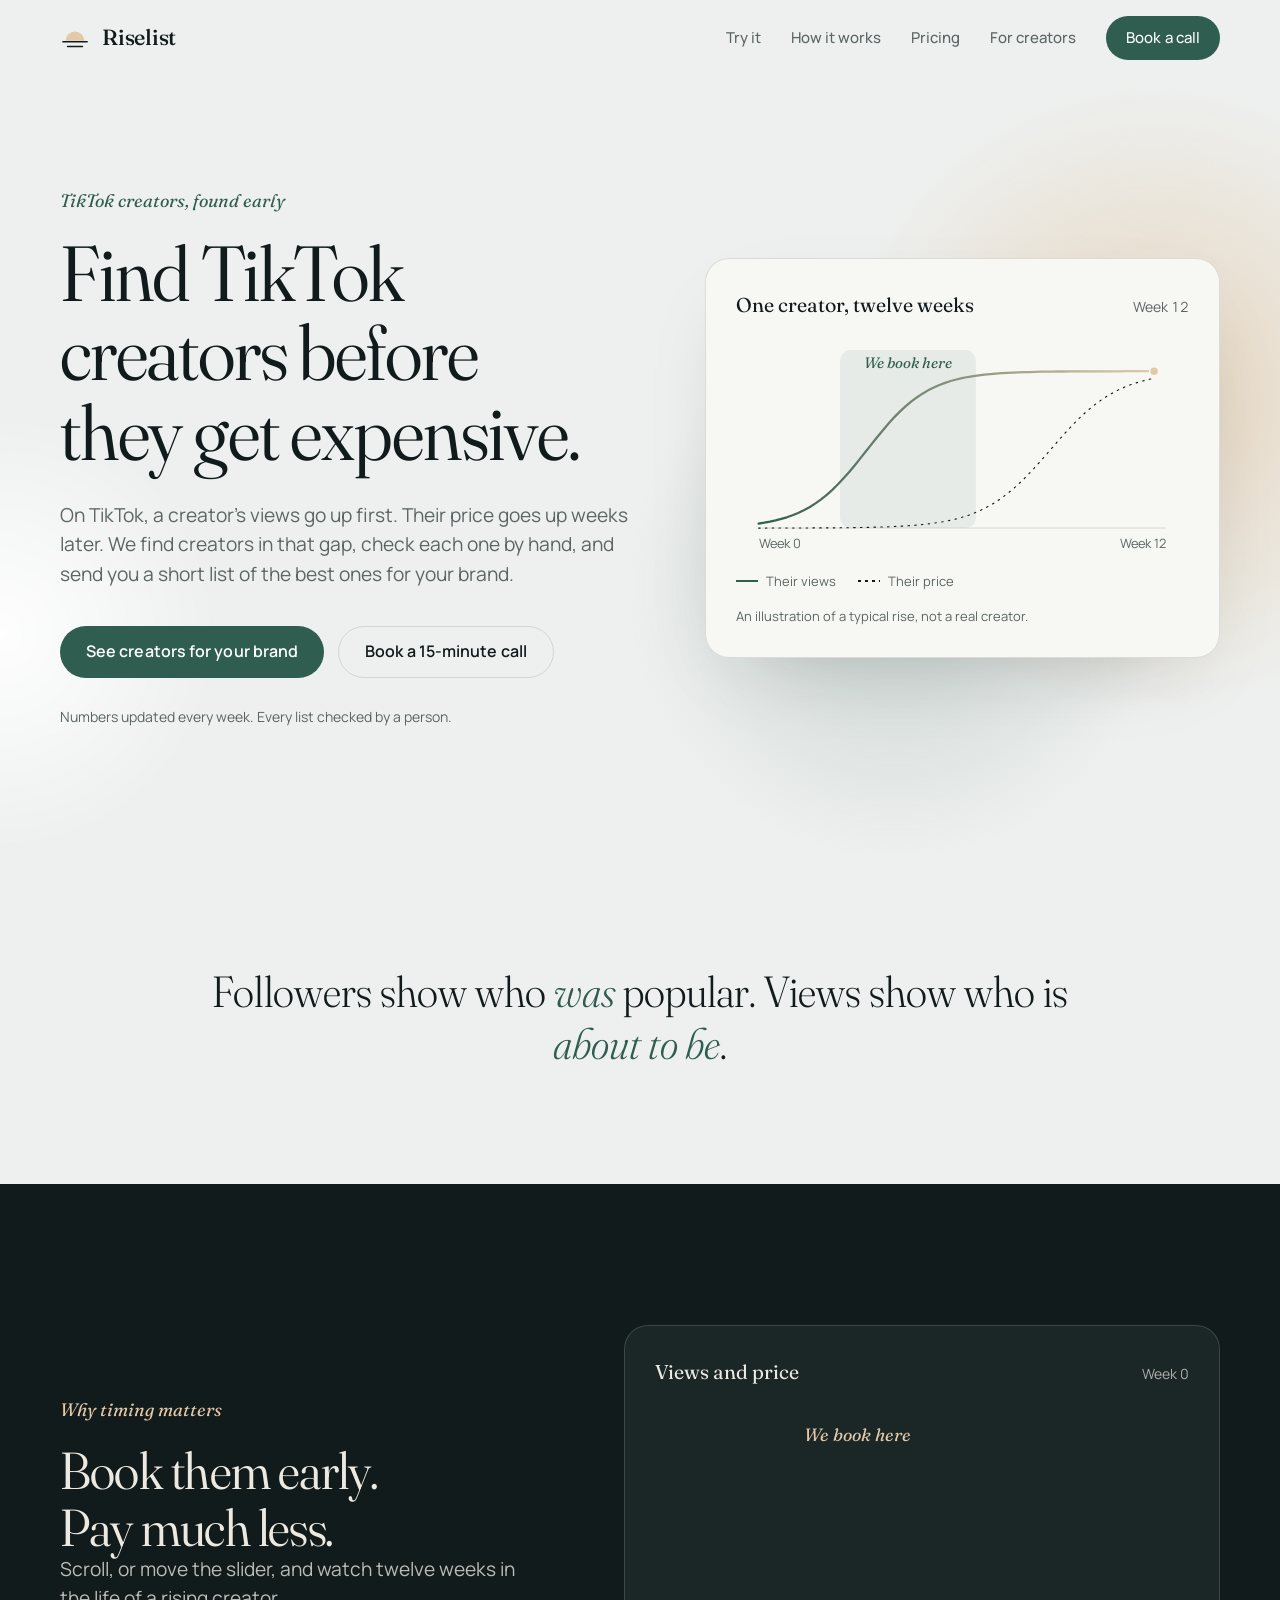
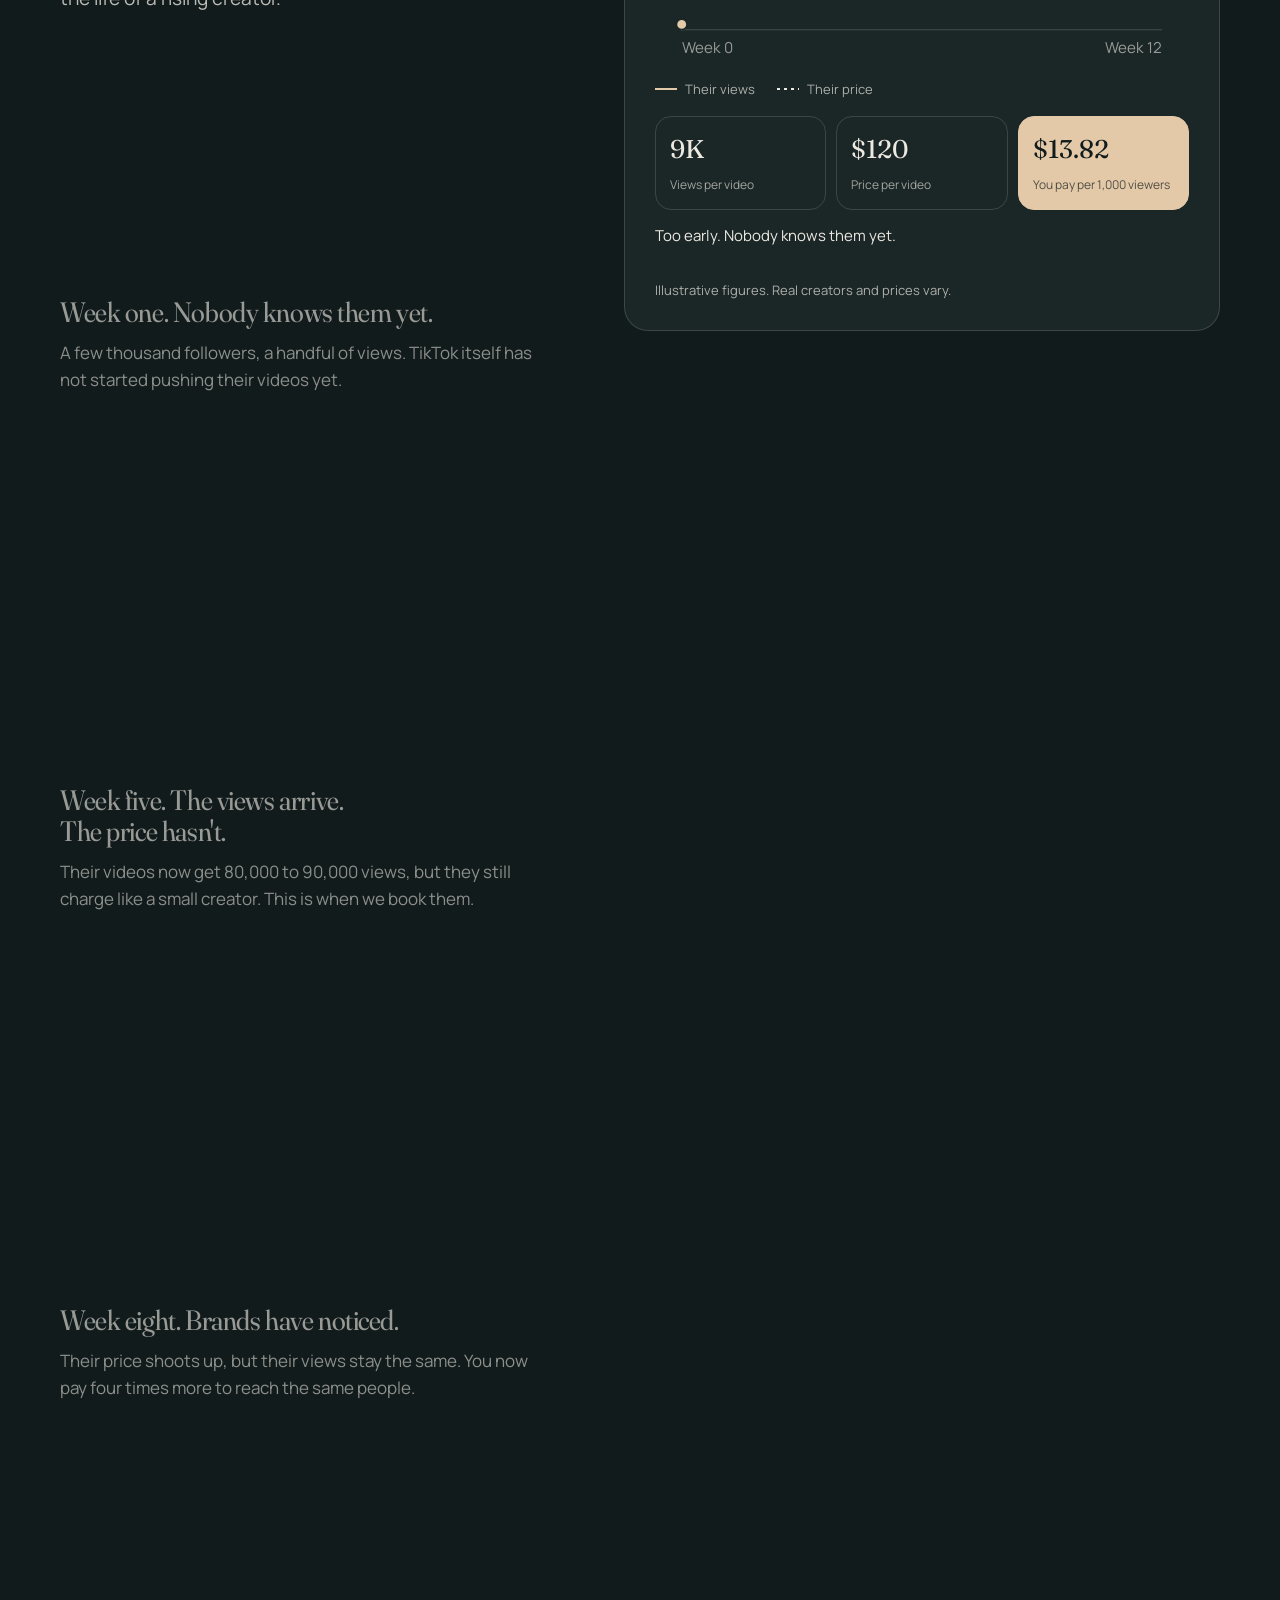
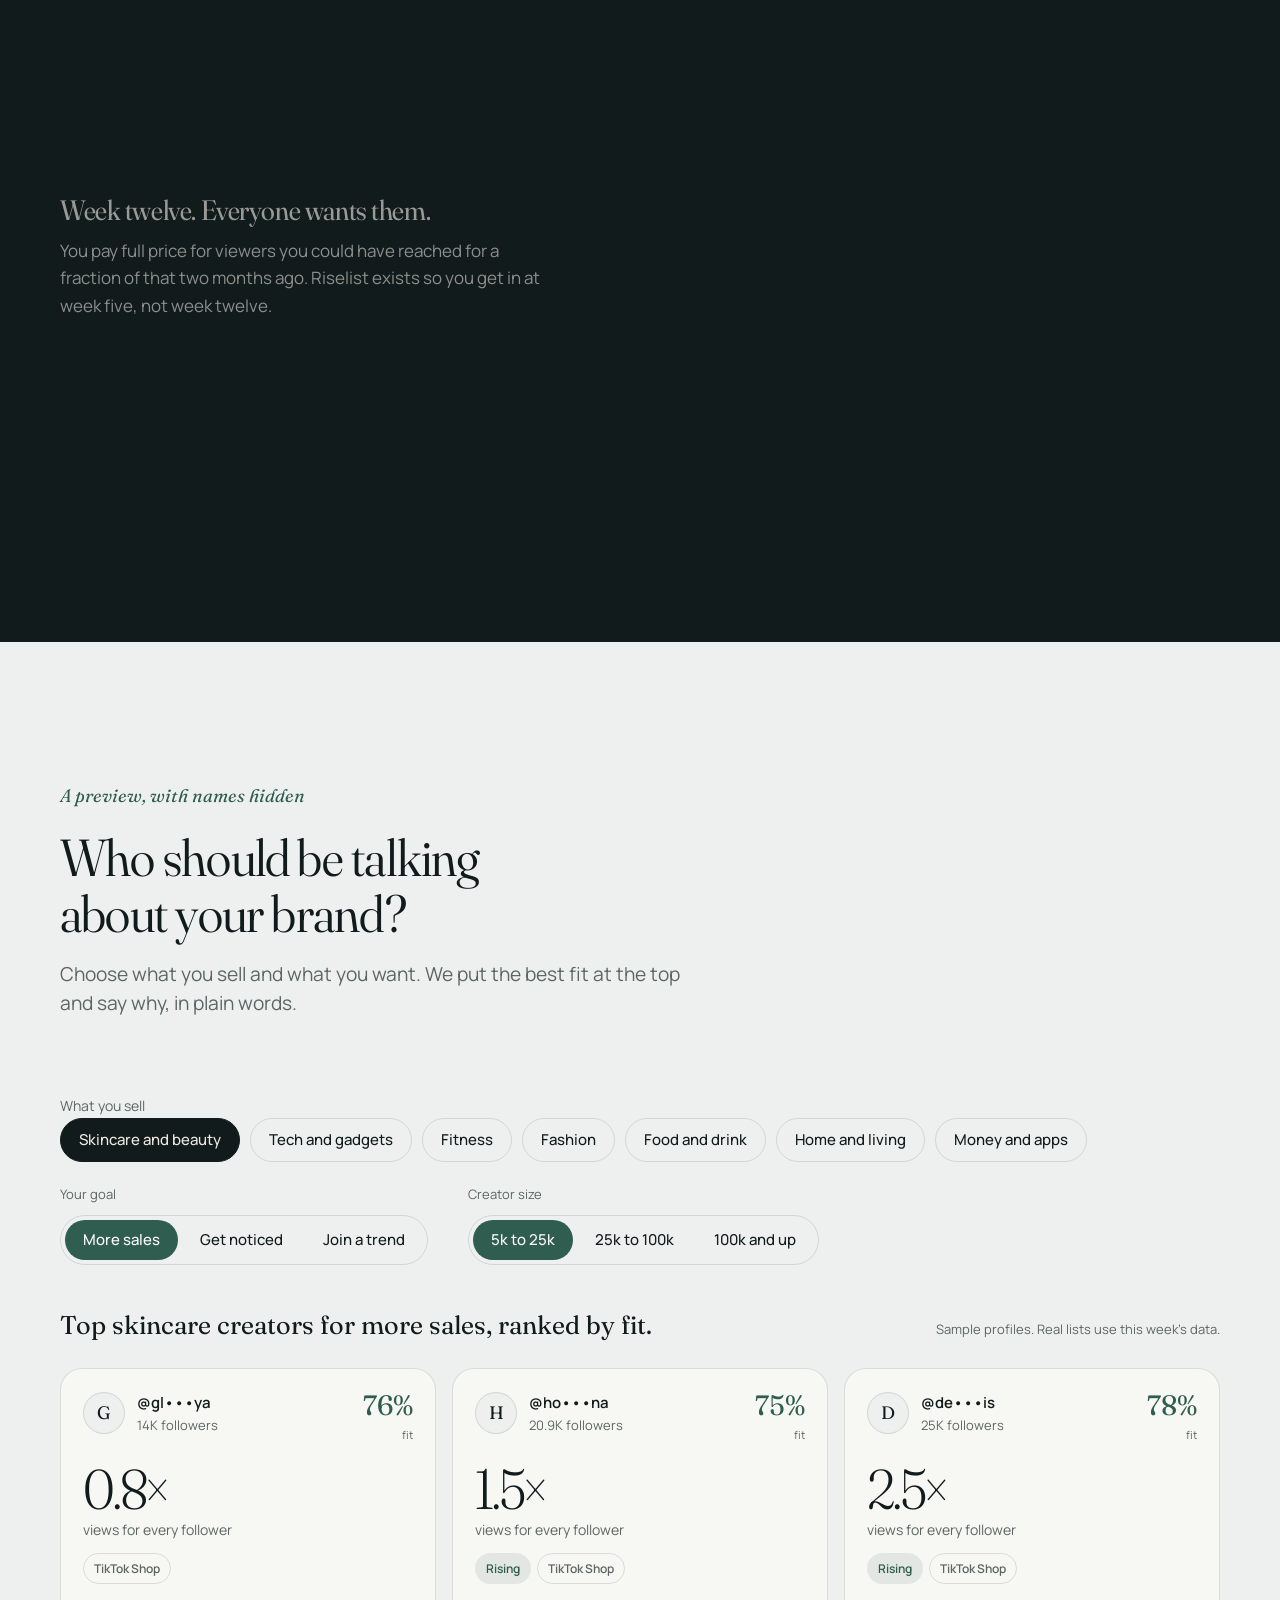
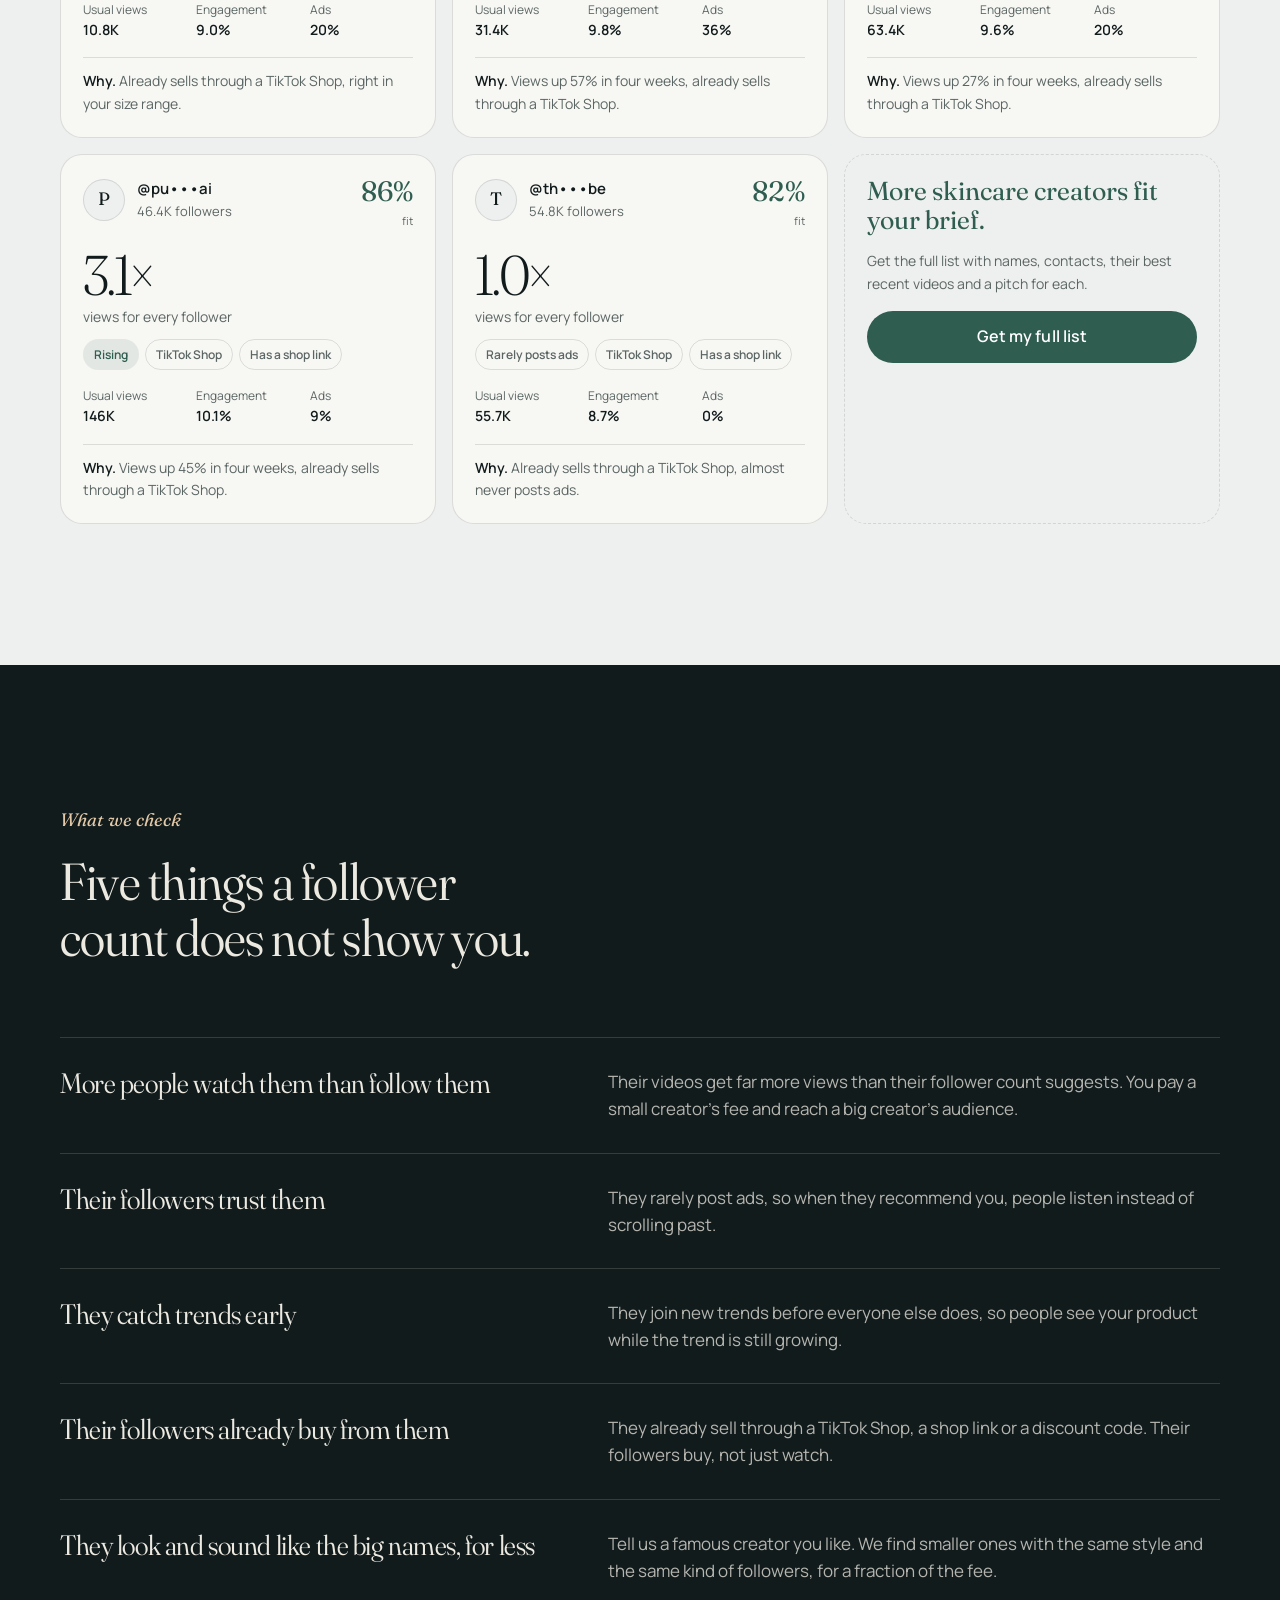
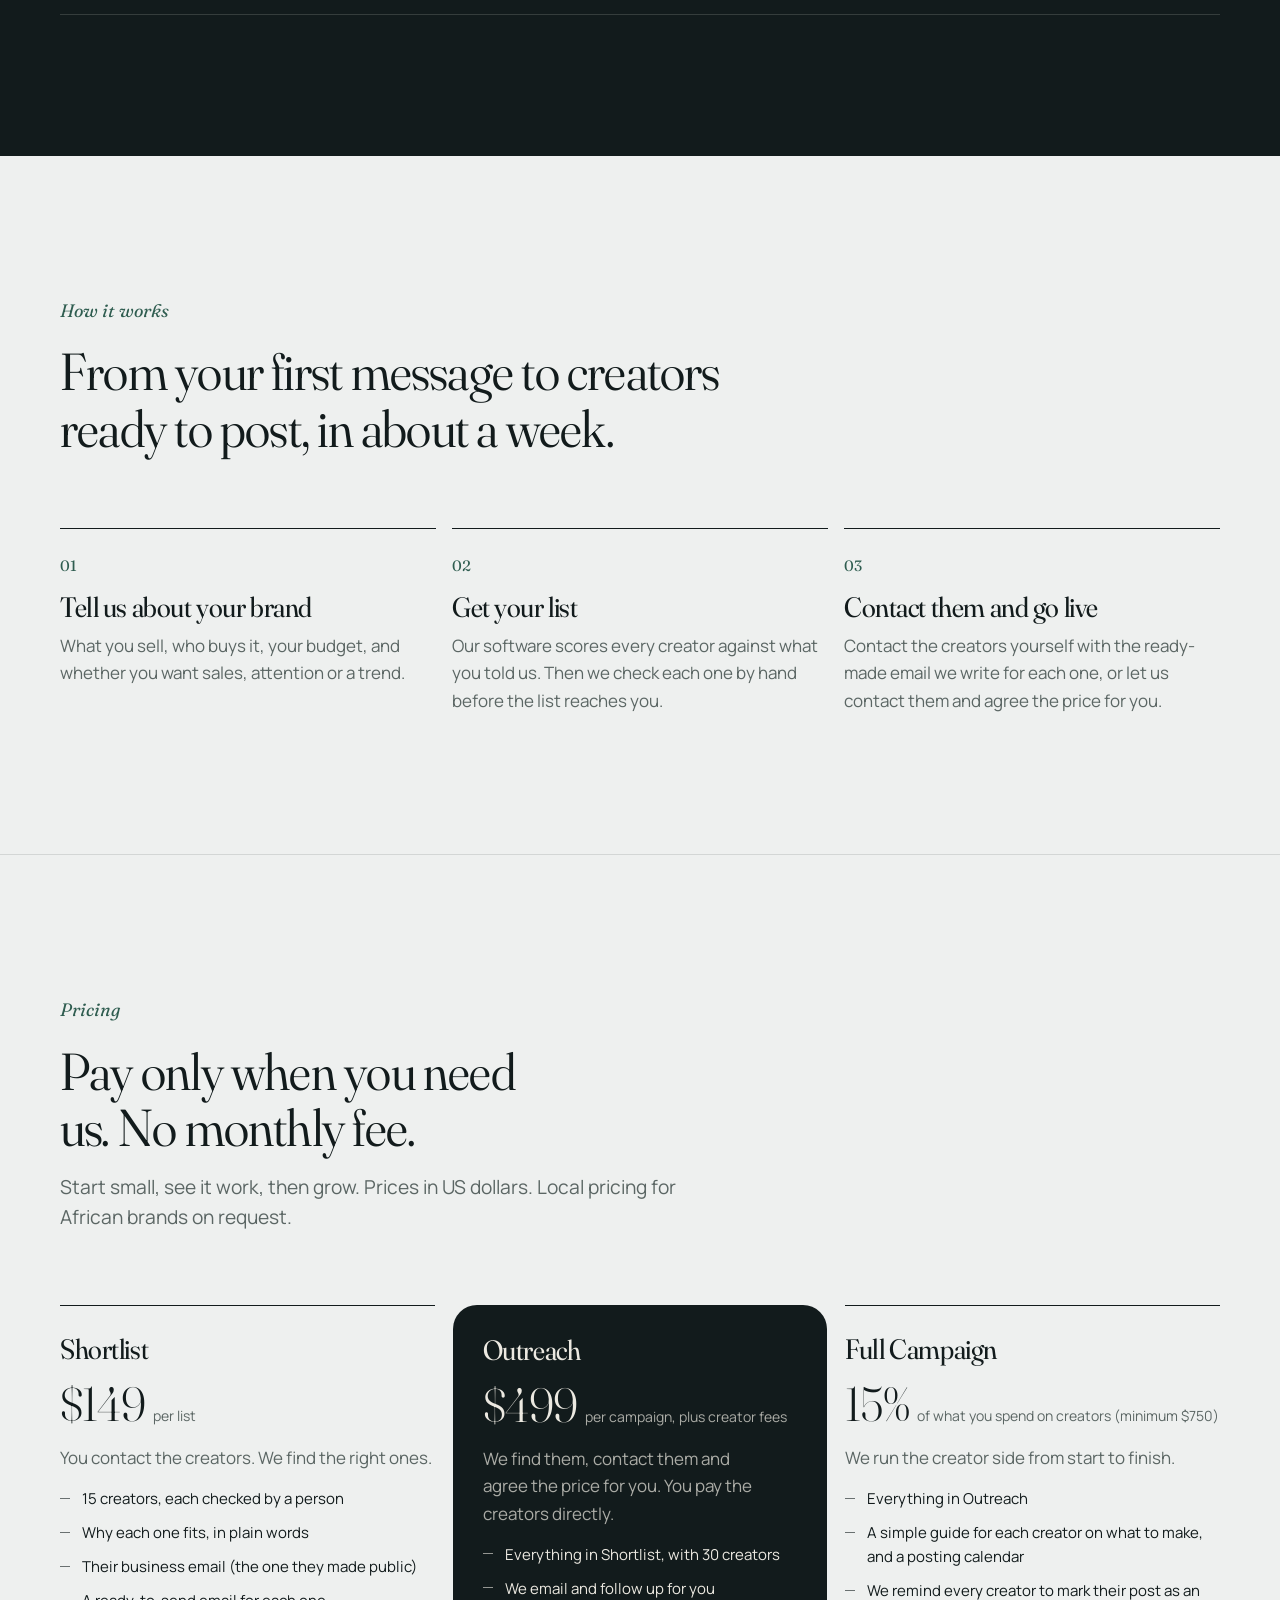
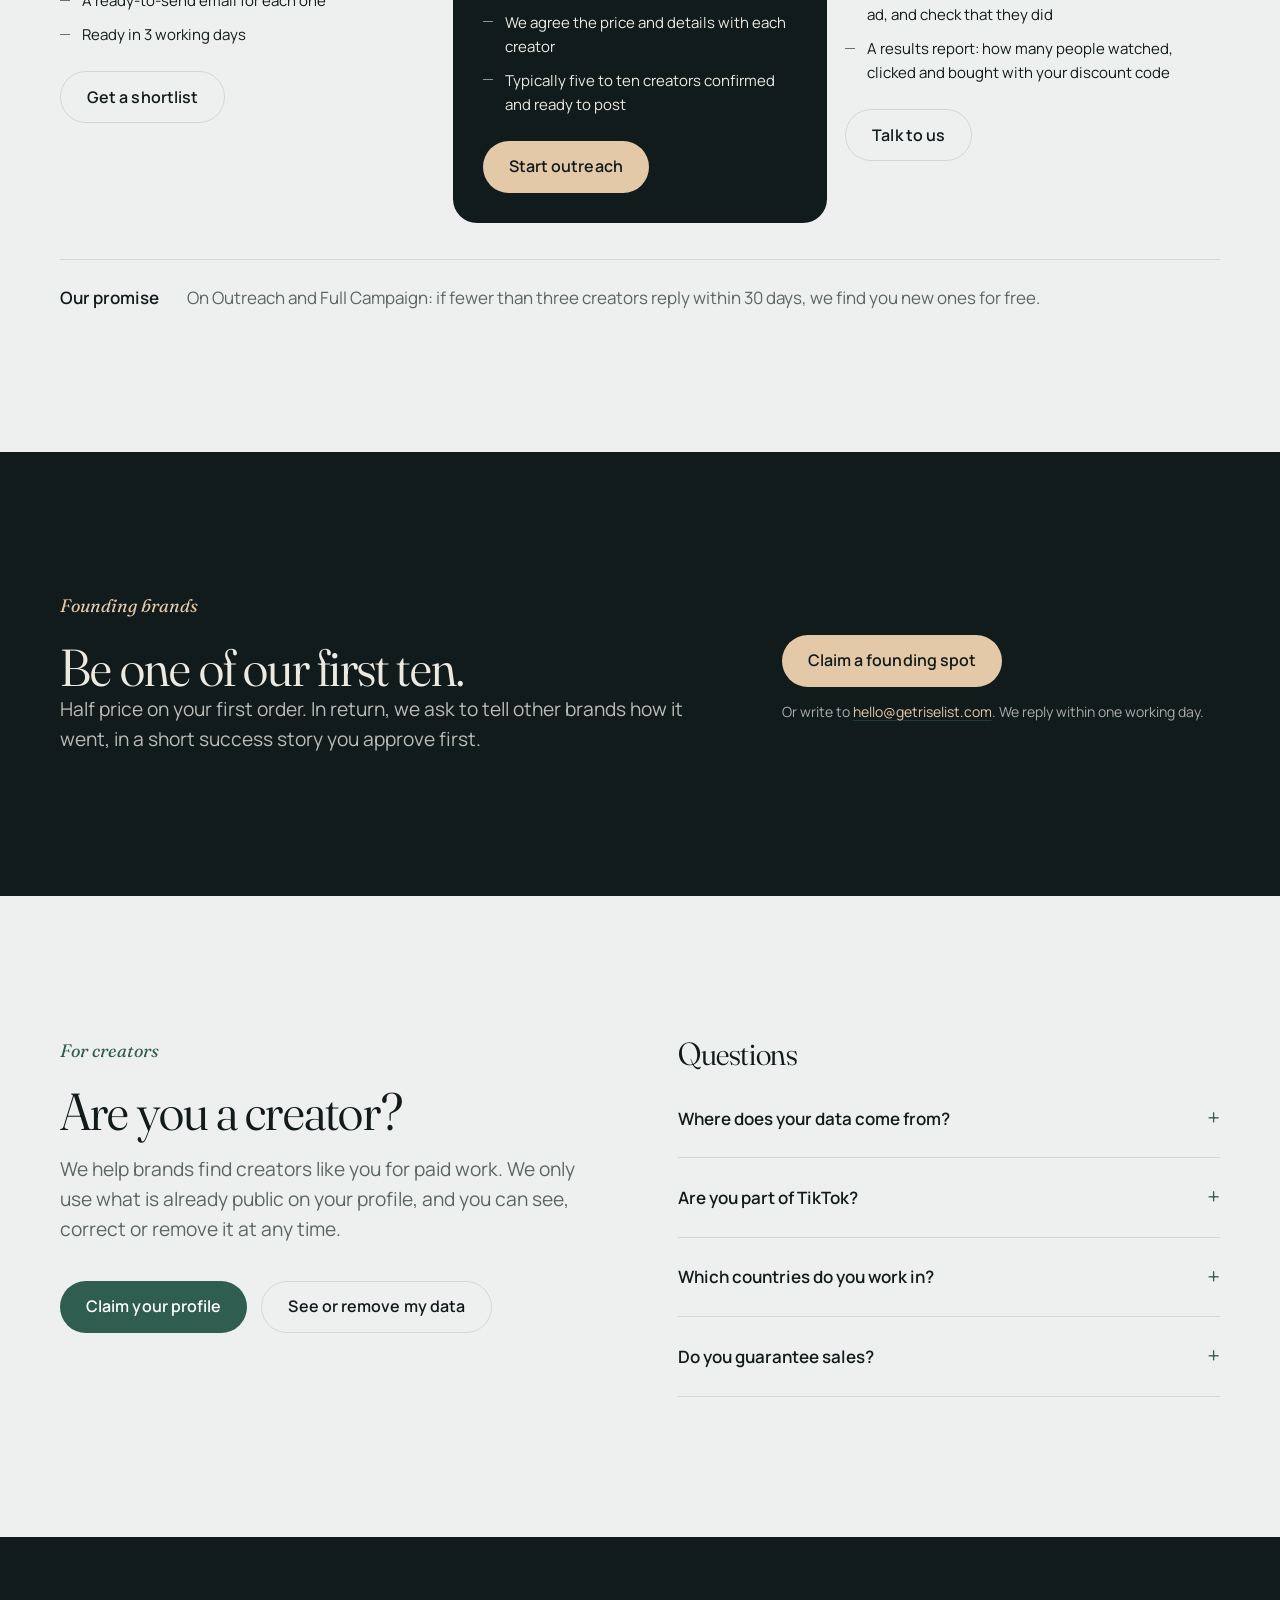
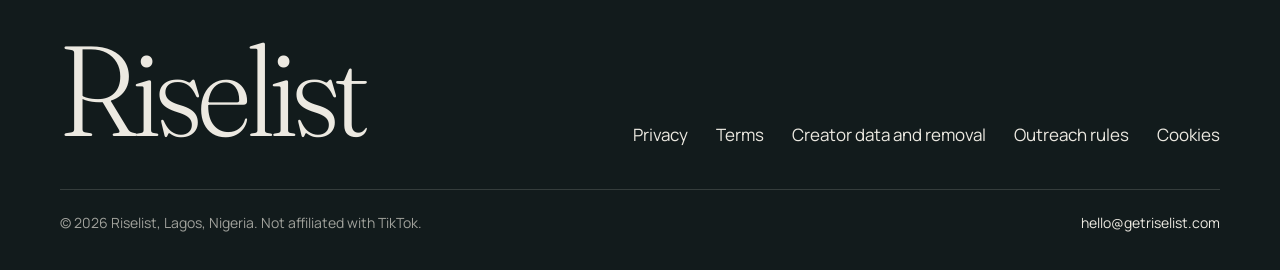
==== commit 16afeac7: "Home page in plainer words for non-marketers; new headline and share image Co-Authored-By: Claude Op" ====
--- a/index.html
+++ b/index.html
@@ -3,13 +3,13 @@
 <head>
   <meta charset="utf-8">
   <meta name="viewport" content="width=device-width, initial-scale=1">
-  <title>Riselist — Book TikTok creators before their price catches up</title>
+  <title>Riselist — Find TikTok creators before they get expensive</title>
   <script>document.documentElement.className += " js";</script>
   <meta name="description" content="Riselist finds TikTok creators whose views are rising faster than their price, checks each one by hand, and gives brands a short list of creators worth paying.">
   <meta name="theme-color" content="#EEF0EF">
   <link rel="canonical" href="https://getriselist.com/">
   <link rel="icon" href="/assets/favicon.svg" type="image/svg+xml">
-  <meta property="og:title" content="Riselist — Book TikTok creators before their price catches up">
+  <meta property="og:title" content="Riselist — Find TikTok creators before they get expensive">
   <meta property="og:description" content="We find creators in the gap between rising views and rising prices, check each one by hand, and give you a short list of creators worth paying.">
   <meta property="og:type" content="website">
   <meta property="og:url" content="https://getriselist.com/">
@@ -17,9 +17,9 @@
   <meta property="og:site_name" content="Riselist">
   <meta property="og:image:width" content="1200">
   <meta property="og:image:height" content="630">
-  <meta property="og:image:alt" content="Riselist: Book TikTok creators before their price catches up.">
+  <meta property="og:image:alt" content="Riselist: Find TikTok creators before they get expensive.">
   <meta name="twitter:card" content="summary_large_image">
-  <meta name="twitter:title" content="Riselist — Book TikTok creators before their price catches up">
+  <meta name="twitter:title" content="Riselist — Find TikTok creators before they get expensive">
   <meta name="twitter:description" content="We find creators in the gap between rising views and rising prices, check each one by hand, and give you a short list of creators worth paying.">
   <meta name="twitter:image" content="https://getriselist.com/assets/og.png">
   <link rel="apple-touch-icon" href="/assets/apple-touch-icon.png">
@@ -59,8 +59,8 @@
     <div class="wrap">
       <div>
         <p class="label rv d1">TikTok creators, found early</p>
-        <h1 id="hero-title" class="rv d2">Book TikTok creators before their price catches up.</h1>
-        <p class="lead rv d3">On TikTok, a creator's views go up first. Their price goes up weeks later. We find creators in that gap, check each one by hand, and give you a short list of people worth paying.</p>
+        <h1 id="hero-title" class="rv d2">Find TikTok creators before they get expensive.</h1>
+        <p class="lead rv d3">On TikTok, a creator's views go up first. Their price goes up weeks later. We find creators in that gap, check each one by hand, and send you a short list of the best ones for your brand.</p>
         <div class="hero-actions rv d4">
           <a class="btn btn-primary" href="#demo">See creators for your brand</a>
           <a class="btn btn-ghost" href="#book">Book a 15-minute call</a>
@@ -99,7 +99,7 @@
   <!-- STATEMENT -->
   <section class="statement reveal" aria-label="Our view">
     <div class="wrap">
-      <p>Follower counts tell you who <em>was</em> famous. Views tell you who is <em>about to be</em>.</p>
+      <p>Followers show who <em>was</em> popular. Views show who is <em>about to be</em>.</p>
     </div>
   </section>
 
@@ -109,8 +109,8 @@
       <div class="story-steps" id="story-steps">
         <div class="story-step active" data-week="0.5">
           <div class="inner">
-            <p class="label">The window</p>
-            <h2 id="story-title">Timing is the whole advantage.</h2>
+            <p class="label">Why timing matters</p>
+            <h2 id="story-title">Book them early. Pay much less.</h2>
             <p class="lead">Scroll, or move the slider, and watch twelve weeks in the life of a rising creator.</p>
           </div>
         </div>
@@ -123,19 +123,19 @@
         <div class="story-step" data-week="5">
           <div class="inner">
             <h3>Week five. The views arrive.<br>The price hasn't.</h3>
-            <p>Their videos are pulling eighty, ninety thousand views, and they still charge a small-creator fee. This is where we book.</p>
+            <p>Their videos now get 80,000 to 90,000 views, but they still charge like a small creator. This is when we book them.</p>
           </div>
         </div>
         <div class="story-step" data-week="8.5">
           <div class="inner">
             <h3>Week eight. Brands have noticed.</h3>
-            <p>The price climbs fast. The views don't. You are now paying for the same audience at four times the cost.</p>
+            <p>Their price shoots up, but their views stay the same. You now pay four times more to reach the same people.</p>
           </div>
         </div>
         <div class="story-step" data-week="12">
           <div class="inner">
             <h3>Week twelve. Everyone wants them.</h3>
-            <p>Full price for an audience that was yours for a fraction of it two months ago. Riselist exists so you get in at week five, not week twelve.</p>
+            <p>You pay full price for viewers you could have reached for a fraction of that two months ago. Riselist exists so you get in at week five, not week twelve.</p>
           </div>
         </div>
       </div>
@@ -166,7 +166,7 @@
           <div class="stats" aria-live="polite">
             <div class="stat"><b id="st-views">9K</b><span>Views per video</span></div>
             <div class="stat"><b id="st-price">$120</b><span>Price per video</span></div>
-            <div class="stat hi"><b id="st-cpm">$13.80</b><span>Cost per 1,000 views</span></div>
+            <div class="stat hi"><b id="st-cpm">$13.80</b><span>You pay per 1,000 viewers</span></div>
           </div>
           <p class="verdict" id="st-verdict">Too early. Nobody knows them yet.</p>
           <div class="story-scrub">
@@ -199,8 +199,8 @@
             <div class="seg" id="goals" role="group" aria-label="Your goal"></div>
           </div>
           <div class="group">
-            <span>Preferred creator size</span>
-            <div class="seg" id="sizes" role="group" aria-label="Preferred creator size"></div>
+            <span>Creator size</span>
+            <div class="seg" id="sizes" role="group" aria-label="Creator size"></div>
           </div>
         </div>
       </div>
@@ -219,14 +219,14 @@
     <div class="wrap">
       <div class="section-head reveal">
         <p class="label">What we check</p>
-        <h2 id="checks-title">Five things a follower count will never tell you.</h2>
+        <h2 id="checks-title">Five things a follower count does not show you.</h2>
       </div>
       <ul class="checks stagger">
-        <li><h3>They punch above their size</h3><p>Their videos pull far more views than their follower count suggests. You pay a small-creator fee for a large-creator reach.</p></li>
-        <li><h3>Their audience still trusts them</h3><p>They rarely post ads. When they recommend you, people listen instead of scrolling past.</p></li>
-        <li><h3>They are early on every trend</h3><p>They use the sounds and formats that are about to be everywhere, so your product is seen while a trend is growing, not after it has passed.</p></li>
-        <li><h3>They already know how to sell</h3><p>An active shop, a storefront, a promo code. Proof that their audience buys, not only watches.</p></li>
-        <li><h3>They look and sound like the big names, for less</h3><p>Name a famous creator you admire. We find smaller ones with the same style and audience, for a fraction of the fee.</p></li>
+        <li><h3>More people watch them than follow them</h3><p>Their videos get far more views than their follower count suggests. You pay a small creator's fee and reach a big creator's audience.</p></li>
+        <li><h3>Their followers trust them</h3><p>They rarely post ads, so when they recommend you, people listen instead of scrolling past.</p></li>
+        <li><h3>They catch trends early</h3><p>They join new trends before everyone else does, so people see your product while the trend is still growing.</p></li>
+        <li><h3>Their followers already buy from them</h3><p>They already sell through a TikTok Shop, a shop link or a discount code. Their followers buy, not just watch.</p></li>
+        <li><h3>They look and sound like the big names, for less</h3><p>Tell us a famous creator you like. We find smaller ones with the same style and the same kind of followers, for a fraction of the fee.</p></li>
       </ul>
     </div>
   </section>
@@ -240,8 +240,8 @@
       </div>
       <ol class="steps stagger">
         <li><h3>Tell us about your brand</h3><p>What you sell, who buys it, your budget, and whether you want sales, attention or a trend.</p></li>
-        <li><h3>Receive a checked shortlist</h3><p>Our software scores every creator against what you told us. Then we check each one by hand before the list reaches you.</p></li>
-        <li><h3>Reach out and go live</h3><p>Contact the creators yourself with the ready-made email we write for each one, or let us contact them and agree the price for you.</p></li>
+        <li><h3>Get your list</h3><p>Our software scores every creator against what you told us. Then we check each one by hand before the list reaches you.</p></li>
+        <li><h3>Contact them and go live</h3><p>Contact the creators yourself with the ready-made email we write for each one, or let us contact them and agree the price for you.</p></li>
       </ol>
     </div>
   </section>
@@ -332,7 +332,7 @@
         <details><summary>Where does your data come from?</summary><p>From what creators show publicly on TikTok and, soon, from creators who connect their own accounts. We look at every profile before it is added, and we update the numbers every week.</p></details>
         <details><summary>Are you part of TikTok?</summary><p>No. Riselist is an independent company. We are not connected to, or approved by, TikTok.</p></details>
         <details><summary>Which countries do you work in?</summary><p>Everywhere. Tell us where your customers are and we find creators whose audience lives there.</p></details>
-        <details><summary>Do you guarantee sales?</summary><p>No one honestly can. What we do is stack the odds: creators with real reach, a trusted voice, and a record of selling.</p></details>
+        <details><summary>Do you guarantee sales?</summary><p>No one honestly can. We improve your chances by choosing creators people actually watch, trust and buy from.</p></details>
       </div>
     </div>
   </section>
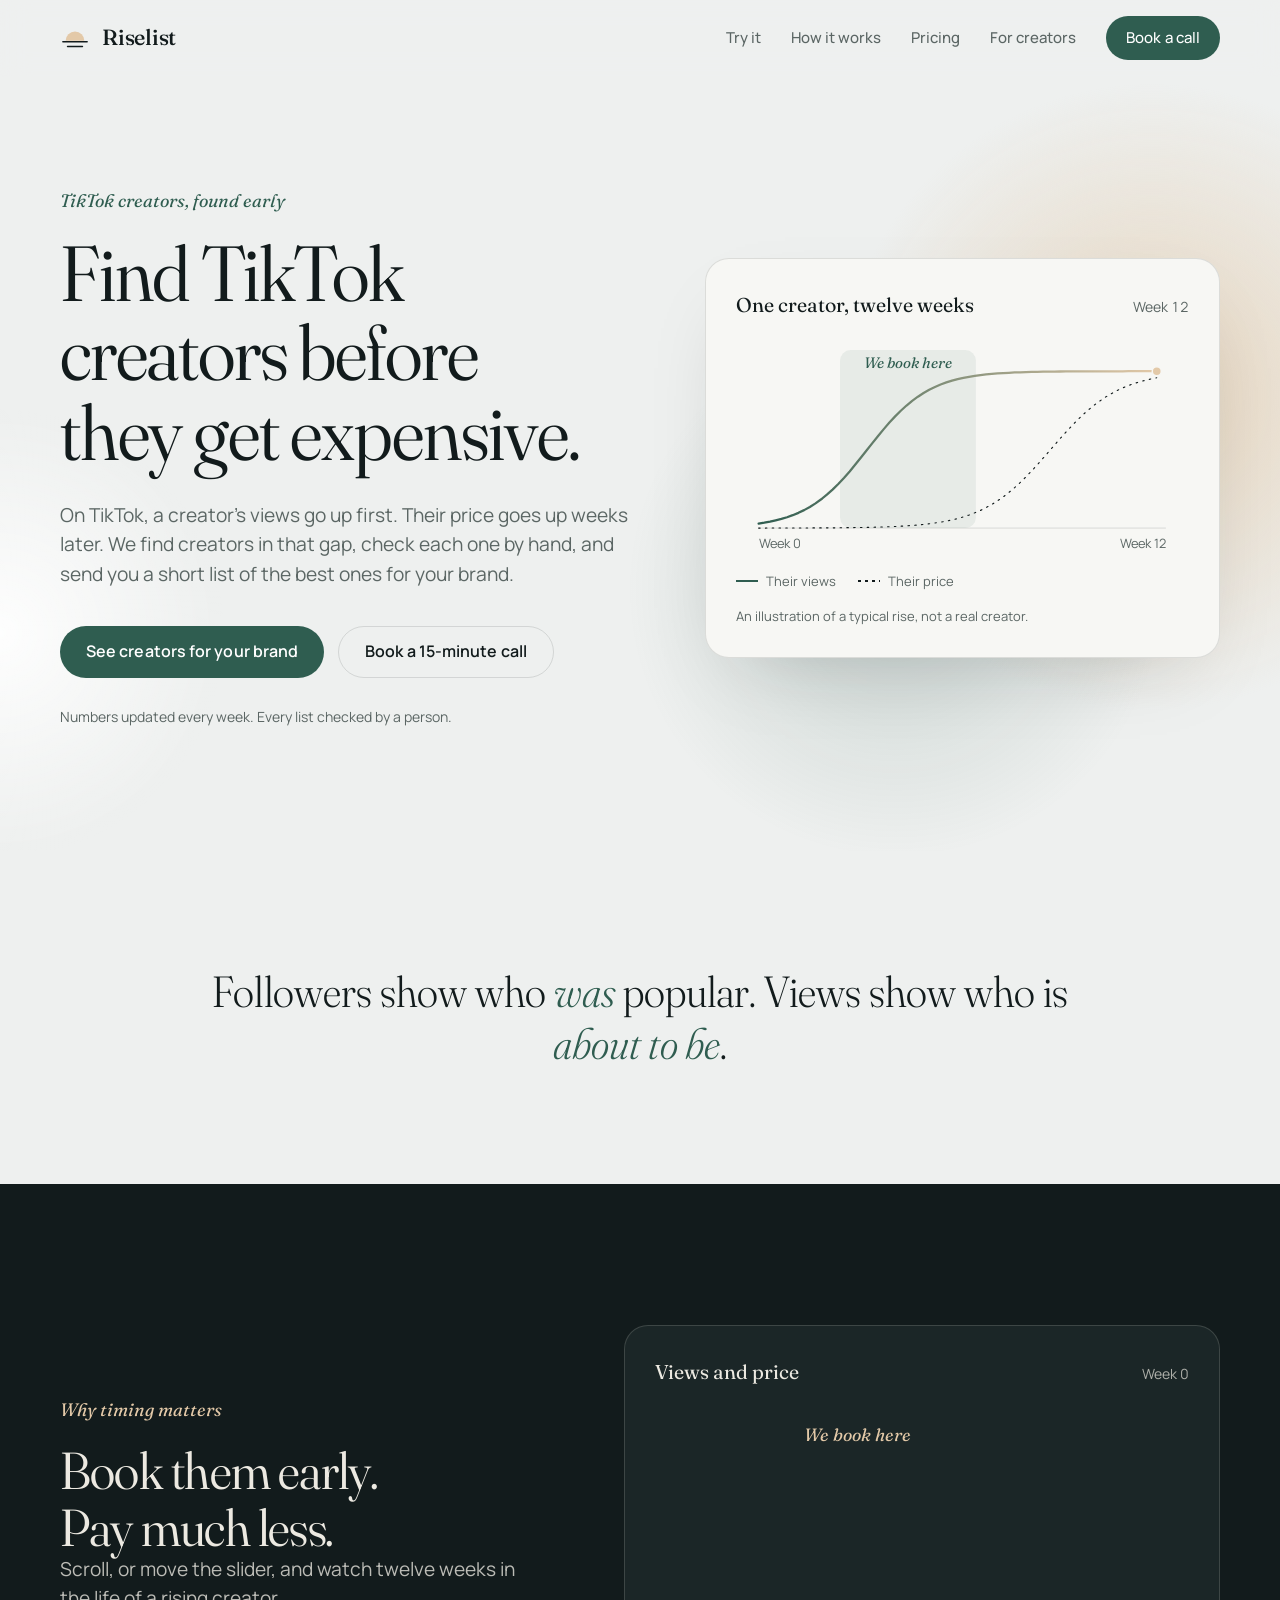
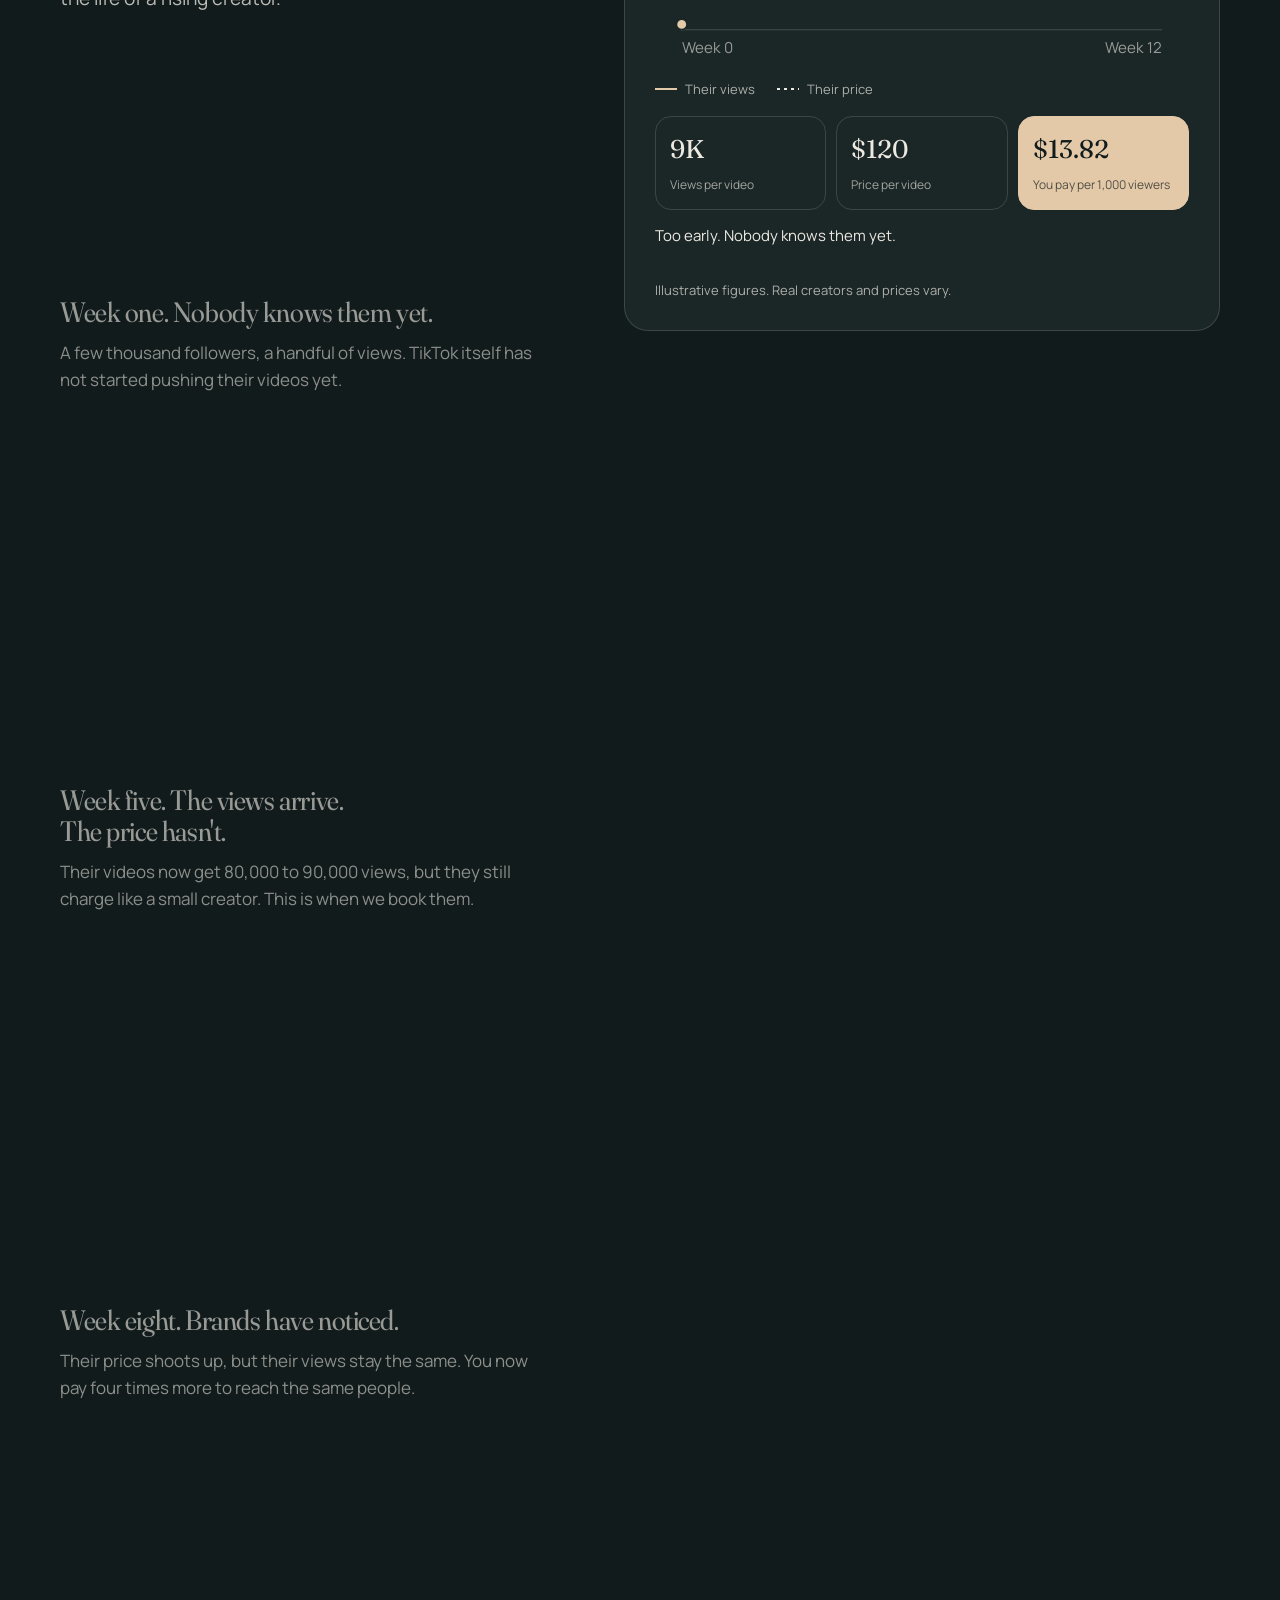
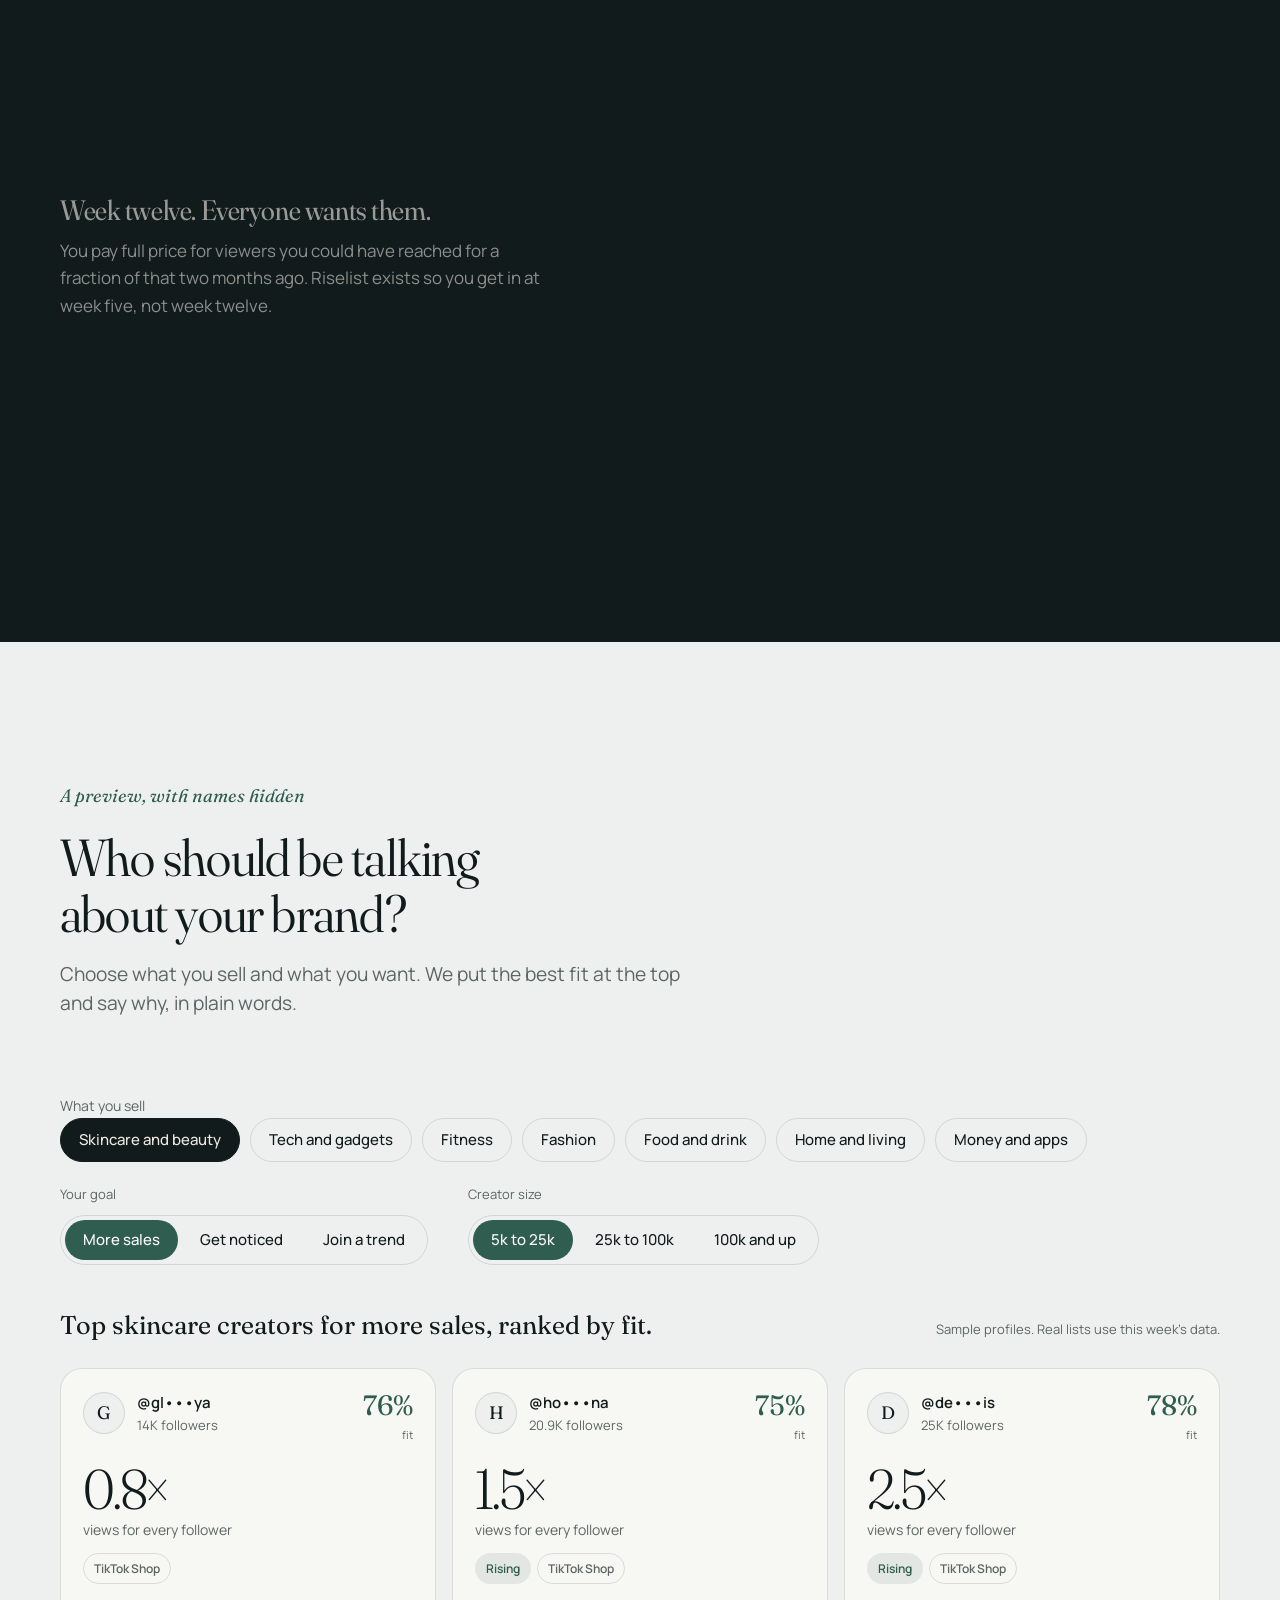
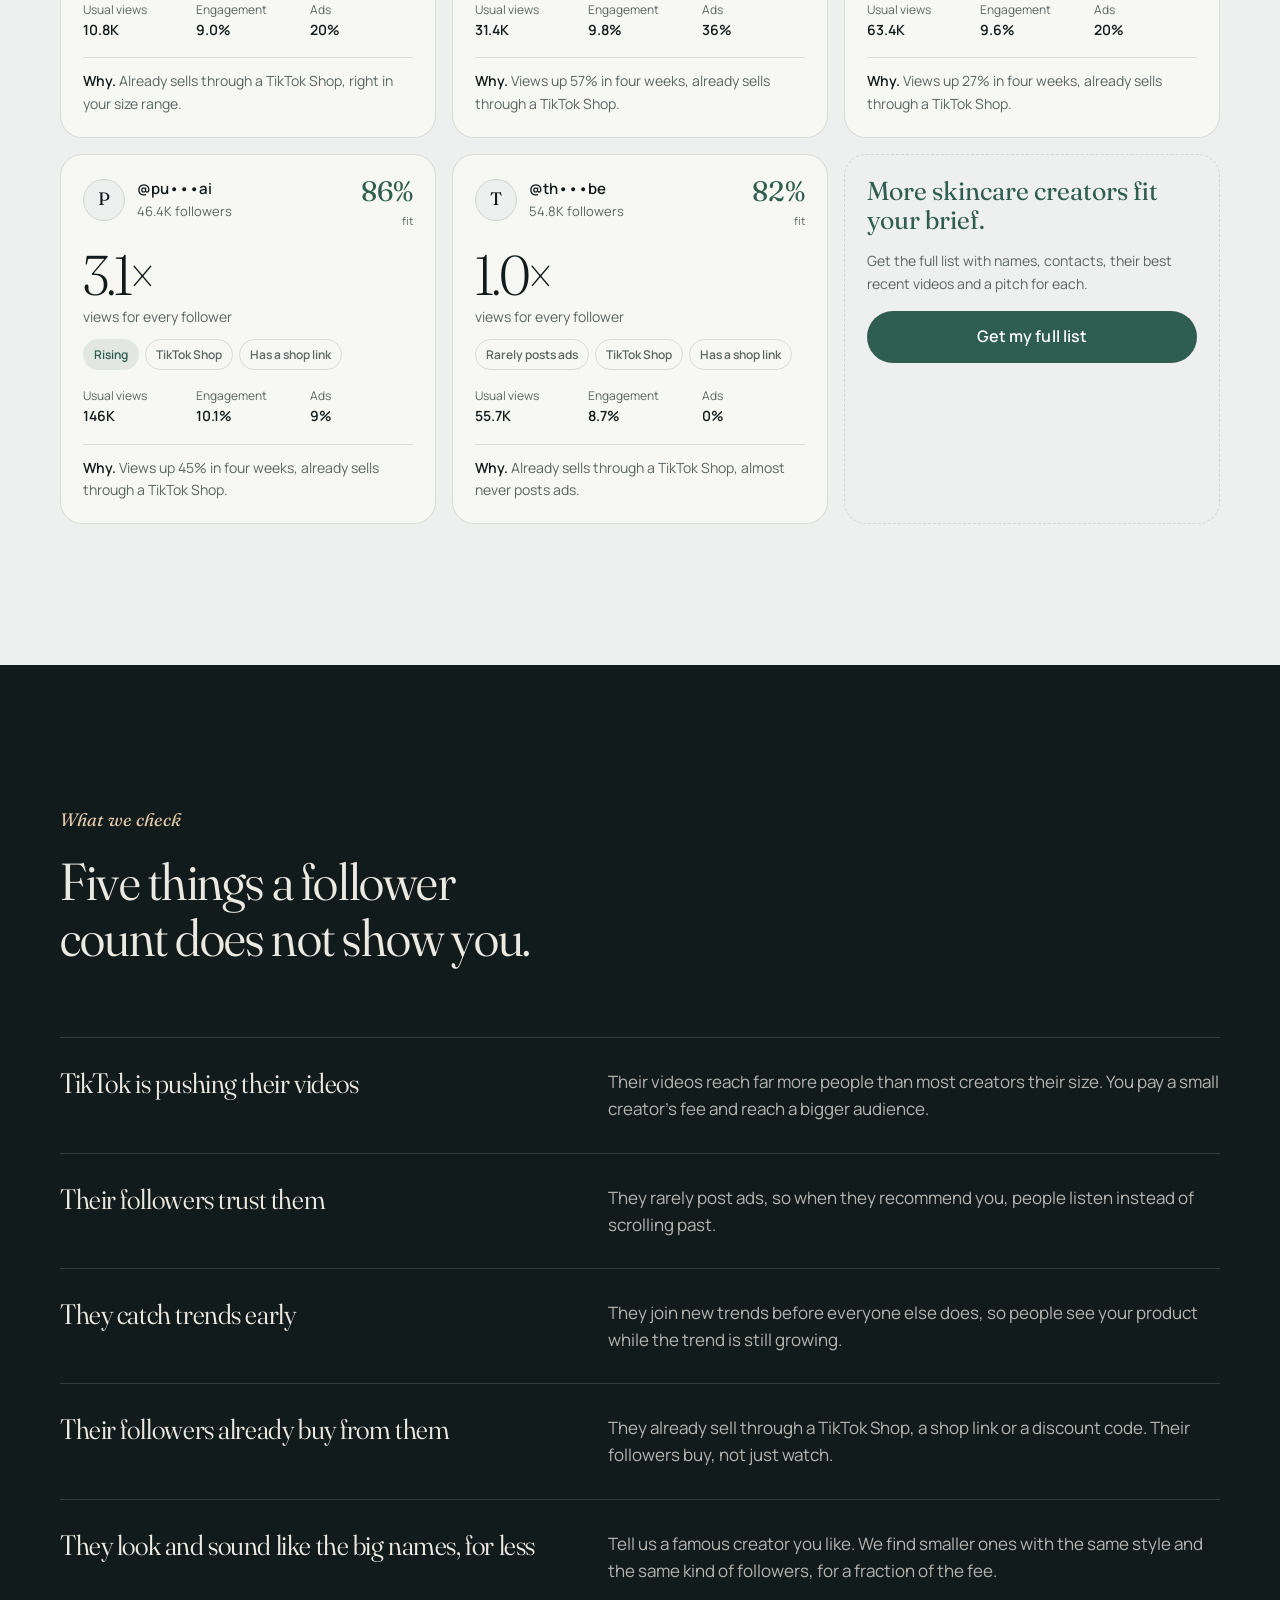
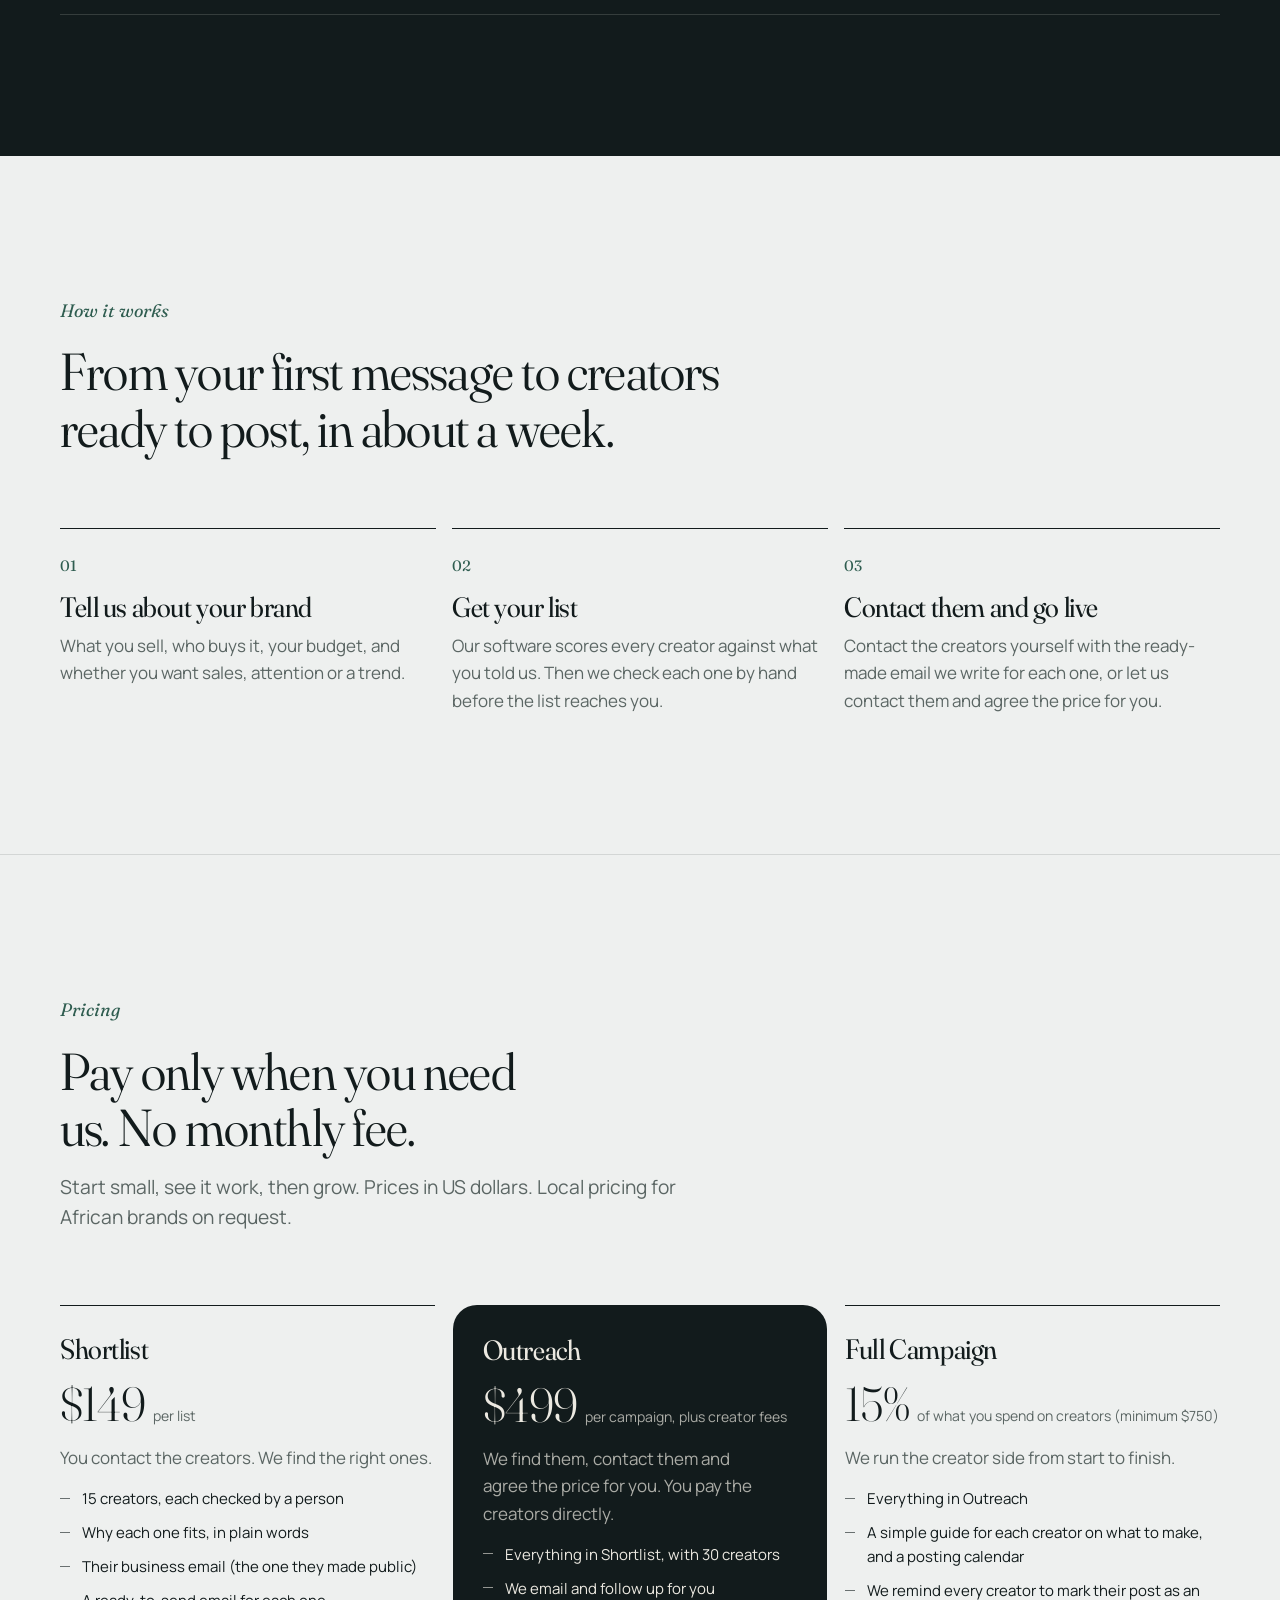
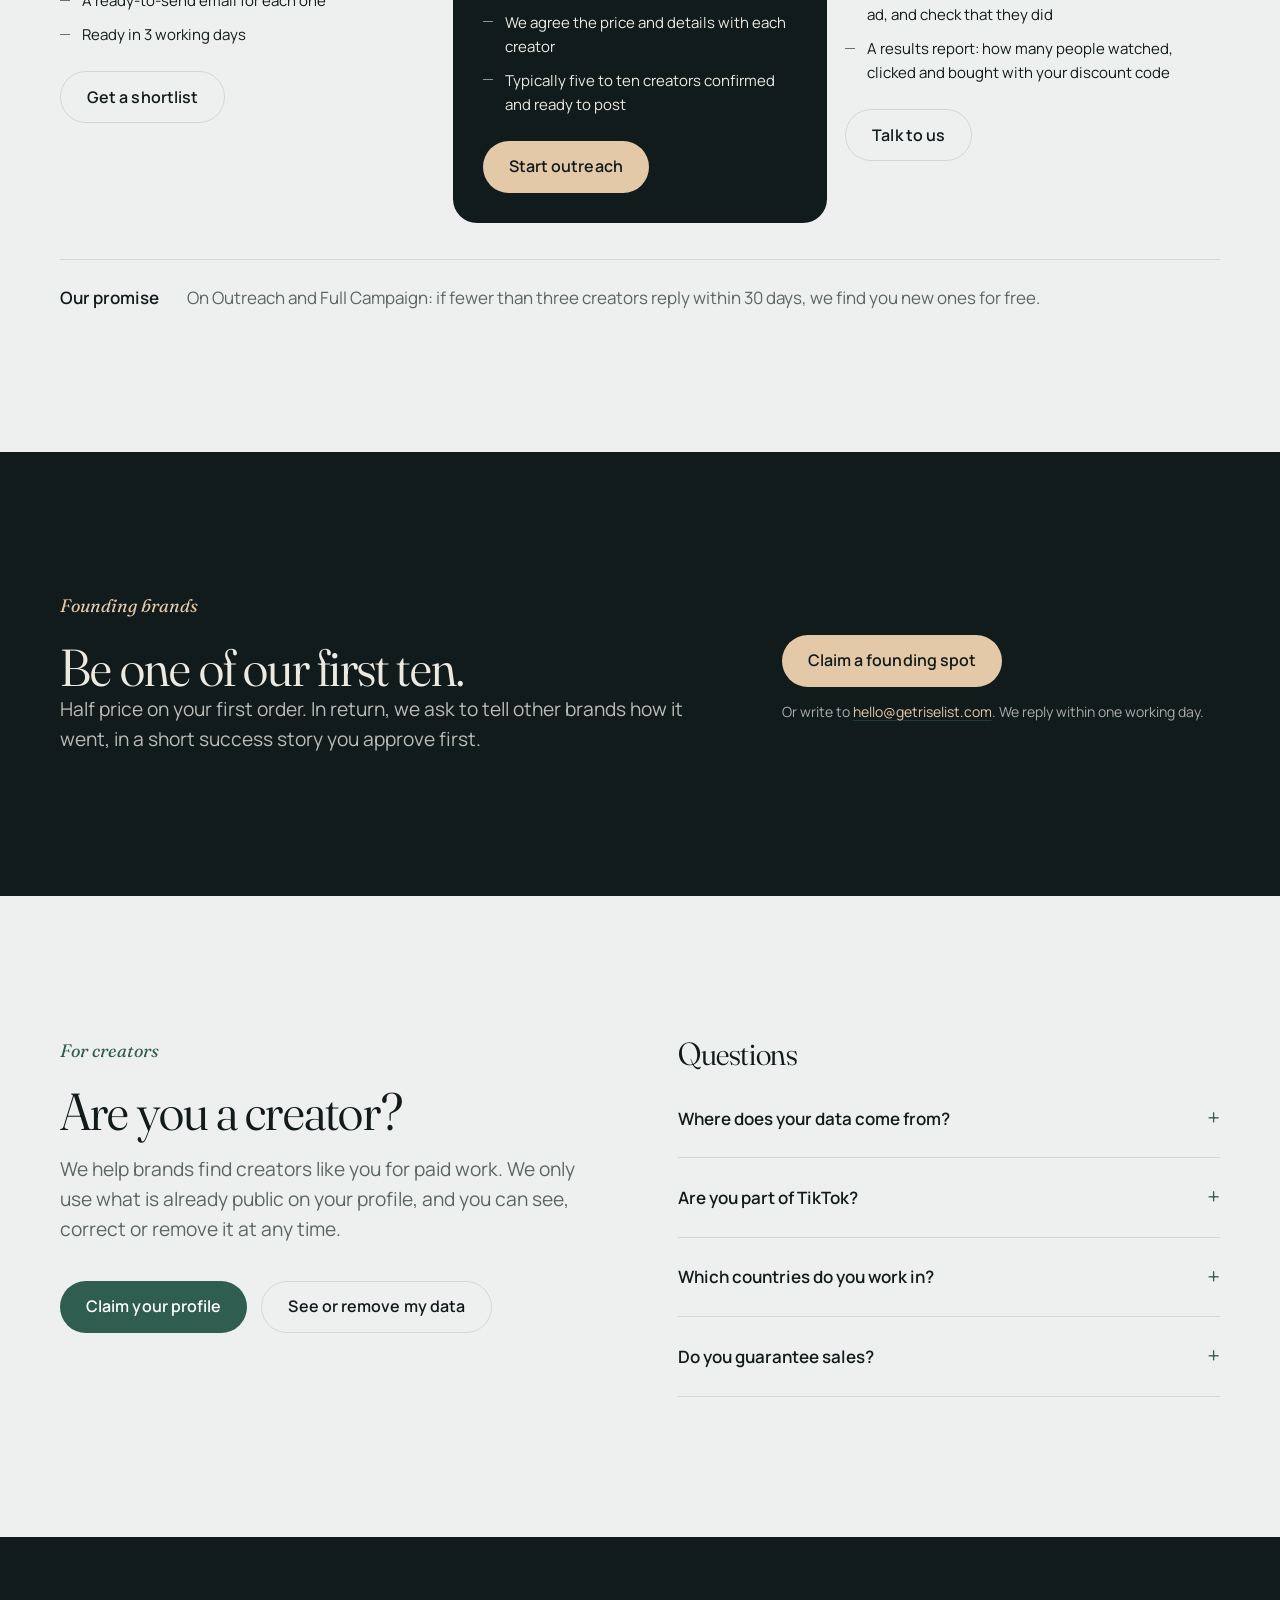
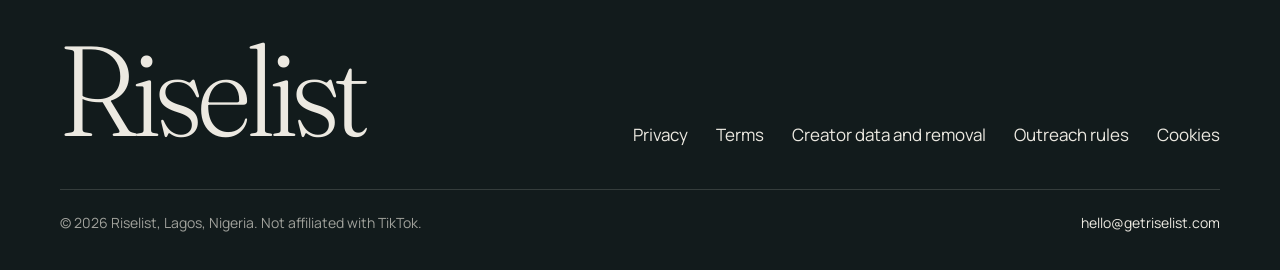
==== commit a3b87bad: "Homepage: honest wording on creator reach Co-Authored-By: Claude Opus 5.5 <noreply@anthropic.com> Cl" ====
--- a/index.html
+++ b/index.html
@@ -222,7 +222,7 @@
         <h2 id="checks-title">Five things a follower count does not show you.</h2>
       </div>
       <ul class="checks stagger">
-        <li><h3>More people watch them than follow them</h3><p>Their videos get far more views than their follower count suggests. You pay a small creator's fee and reach a big creator's audience.</p></li>
+        <li><h3>TikTok is pushing their videos</h3><p>Their videos reach far more people than most creators their size. You pay a small creator's fee and reach a bigger audience.</p></li>
         <li><h3>Their followers trust them</h3><p>They rarely post ads, so when they recommend you, people listen instead of scrolling past.</p></li>
         <li><h3>They catch trends early</h3><p>They join new trends before everyone else does, so people see your product while the trend is still growing.</p></li>
         <li><h3>Their followers already buy from them</h3><p>They already sell through a TikTok Shop, a shop link or a discount code. Their followers buy, not just watch.</p></li>
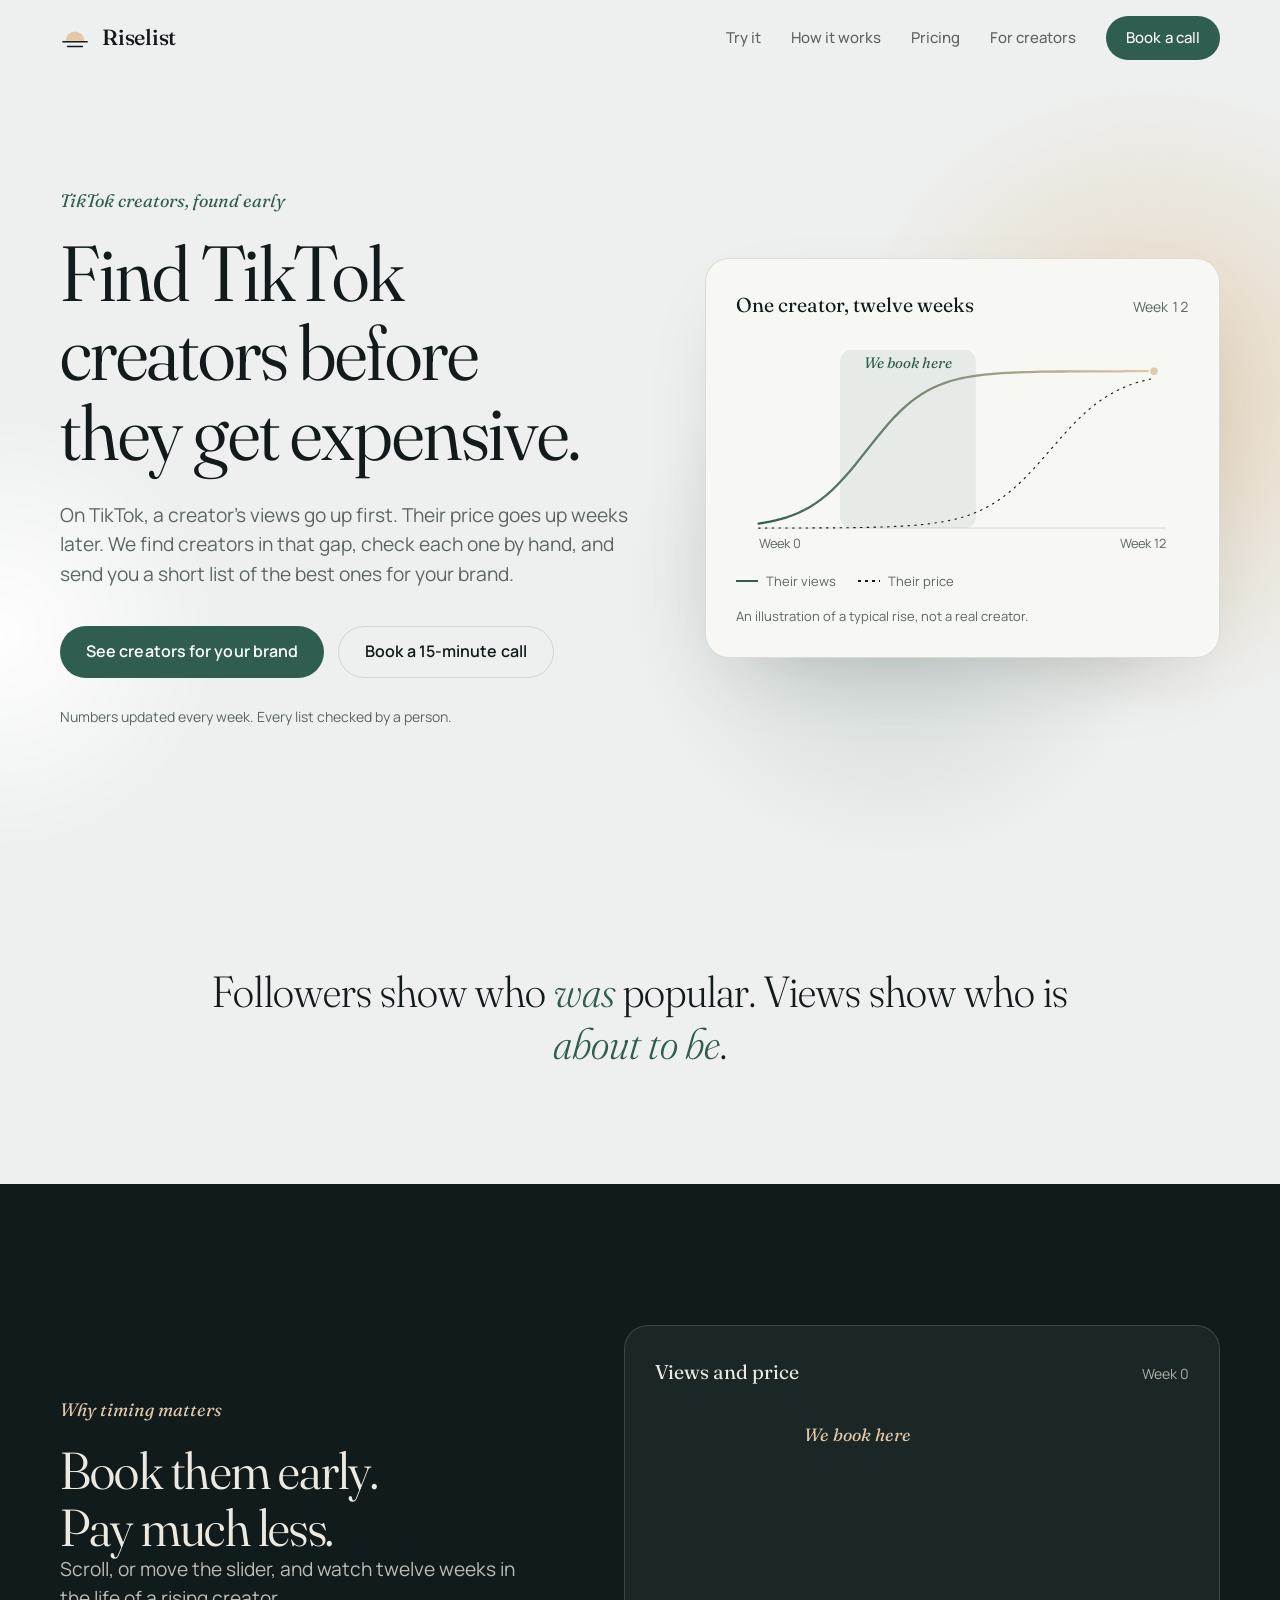
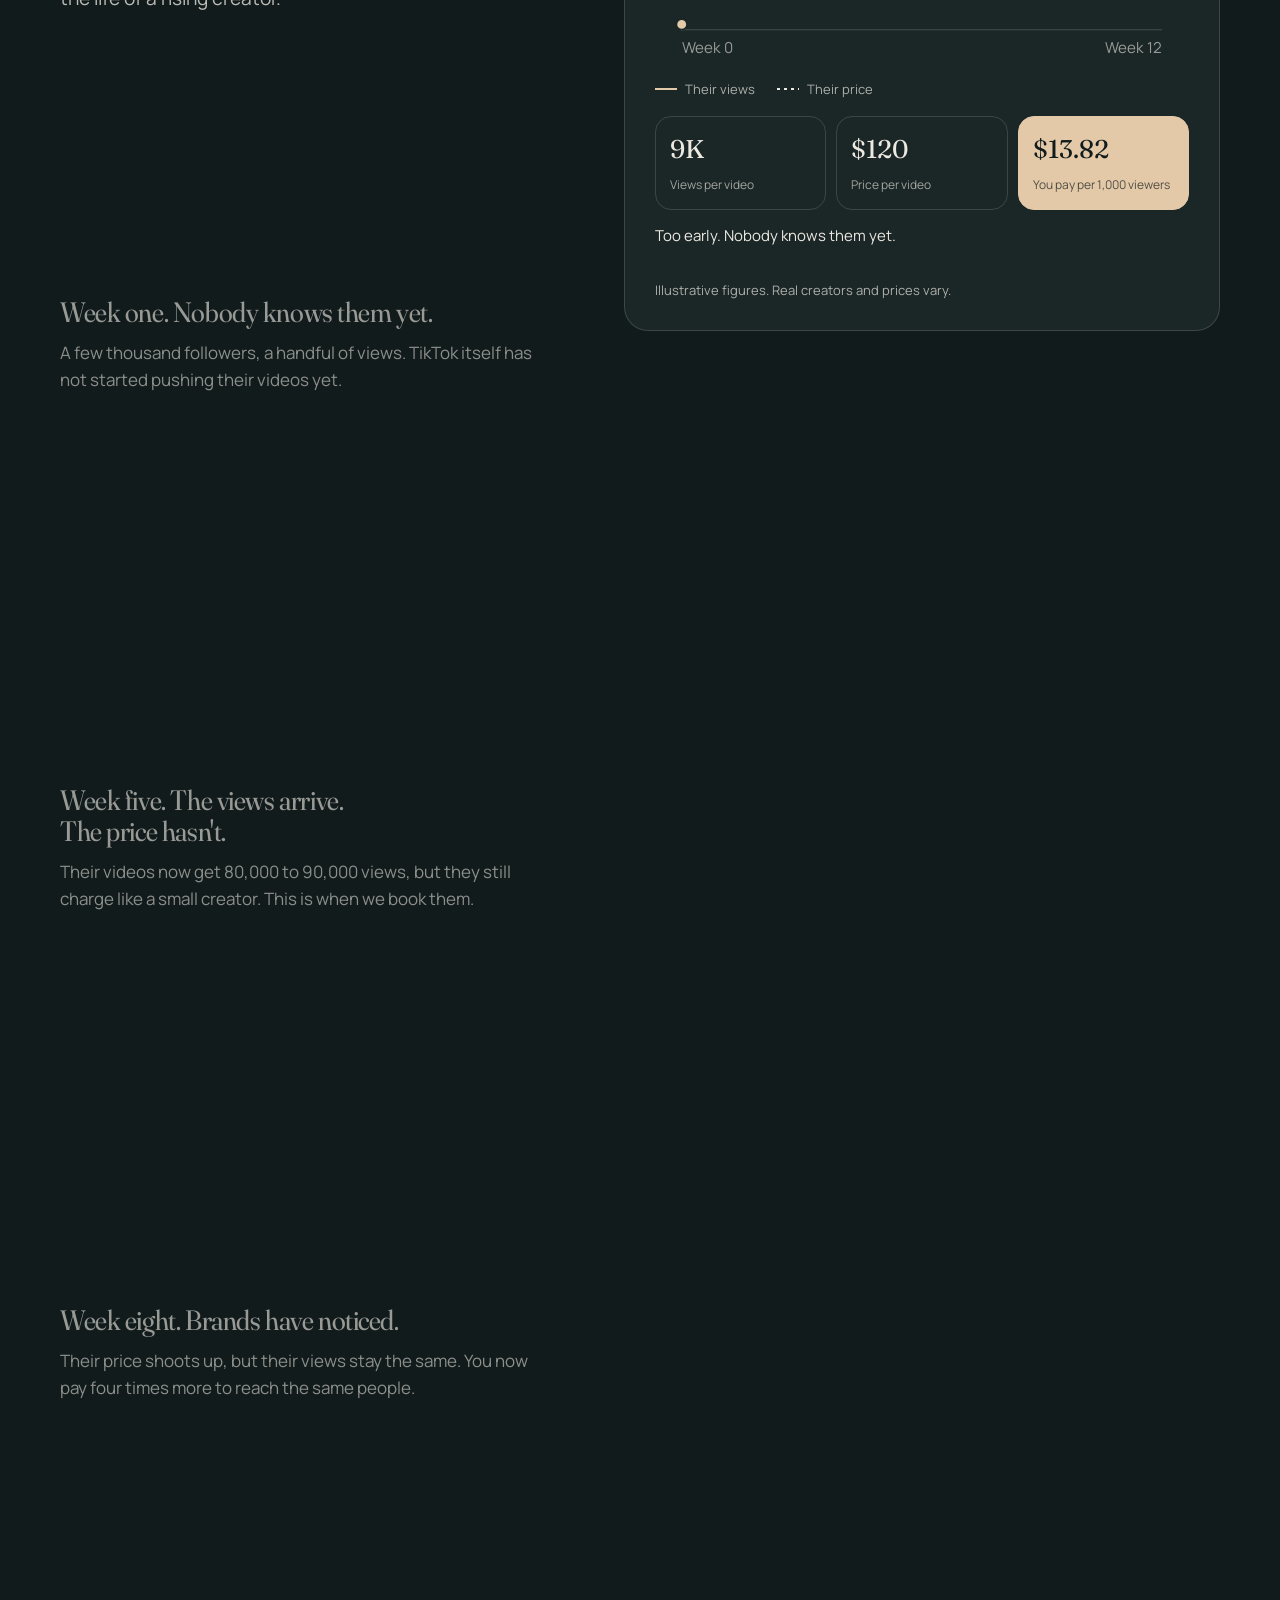
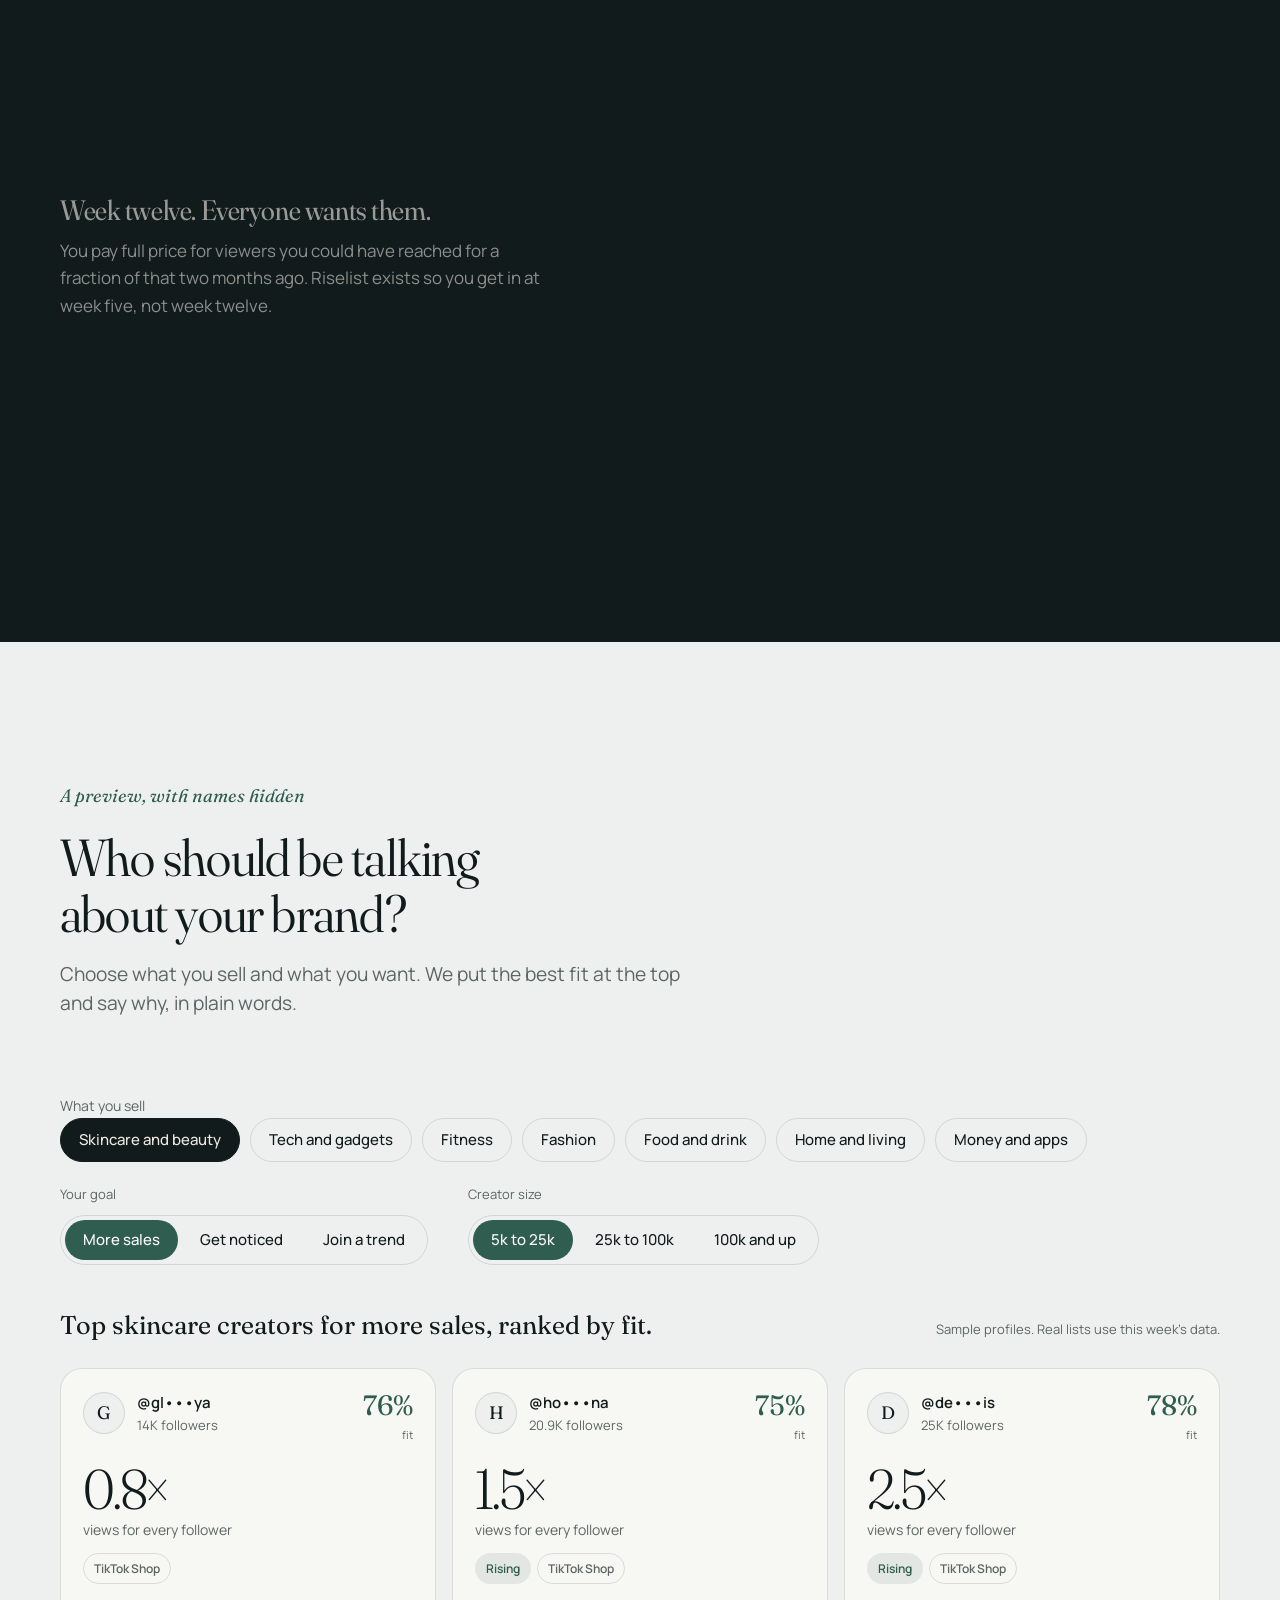
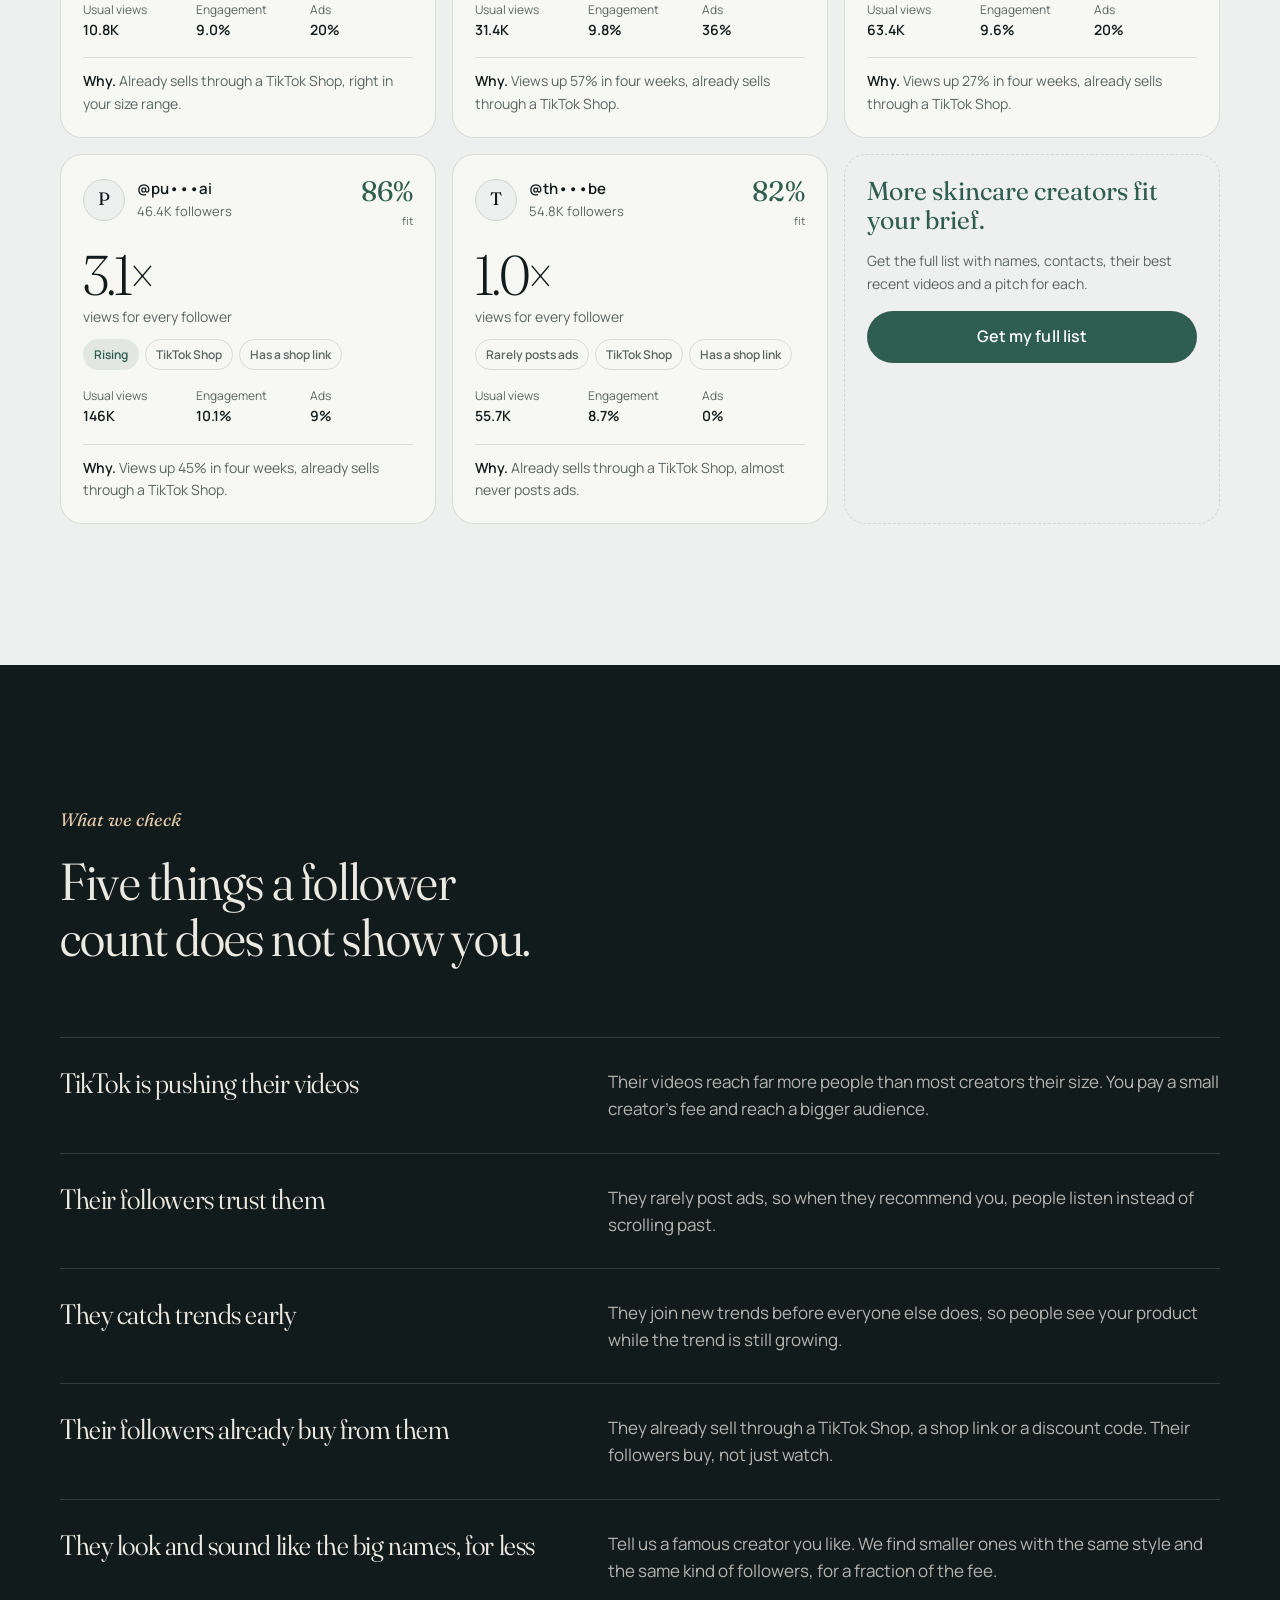
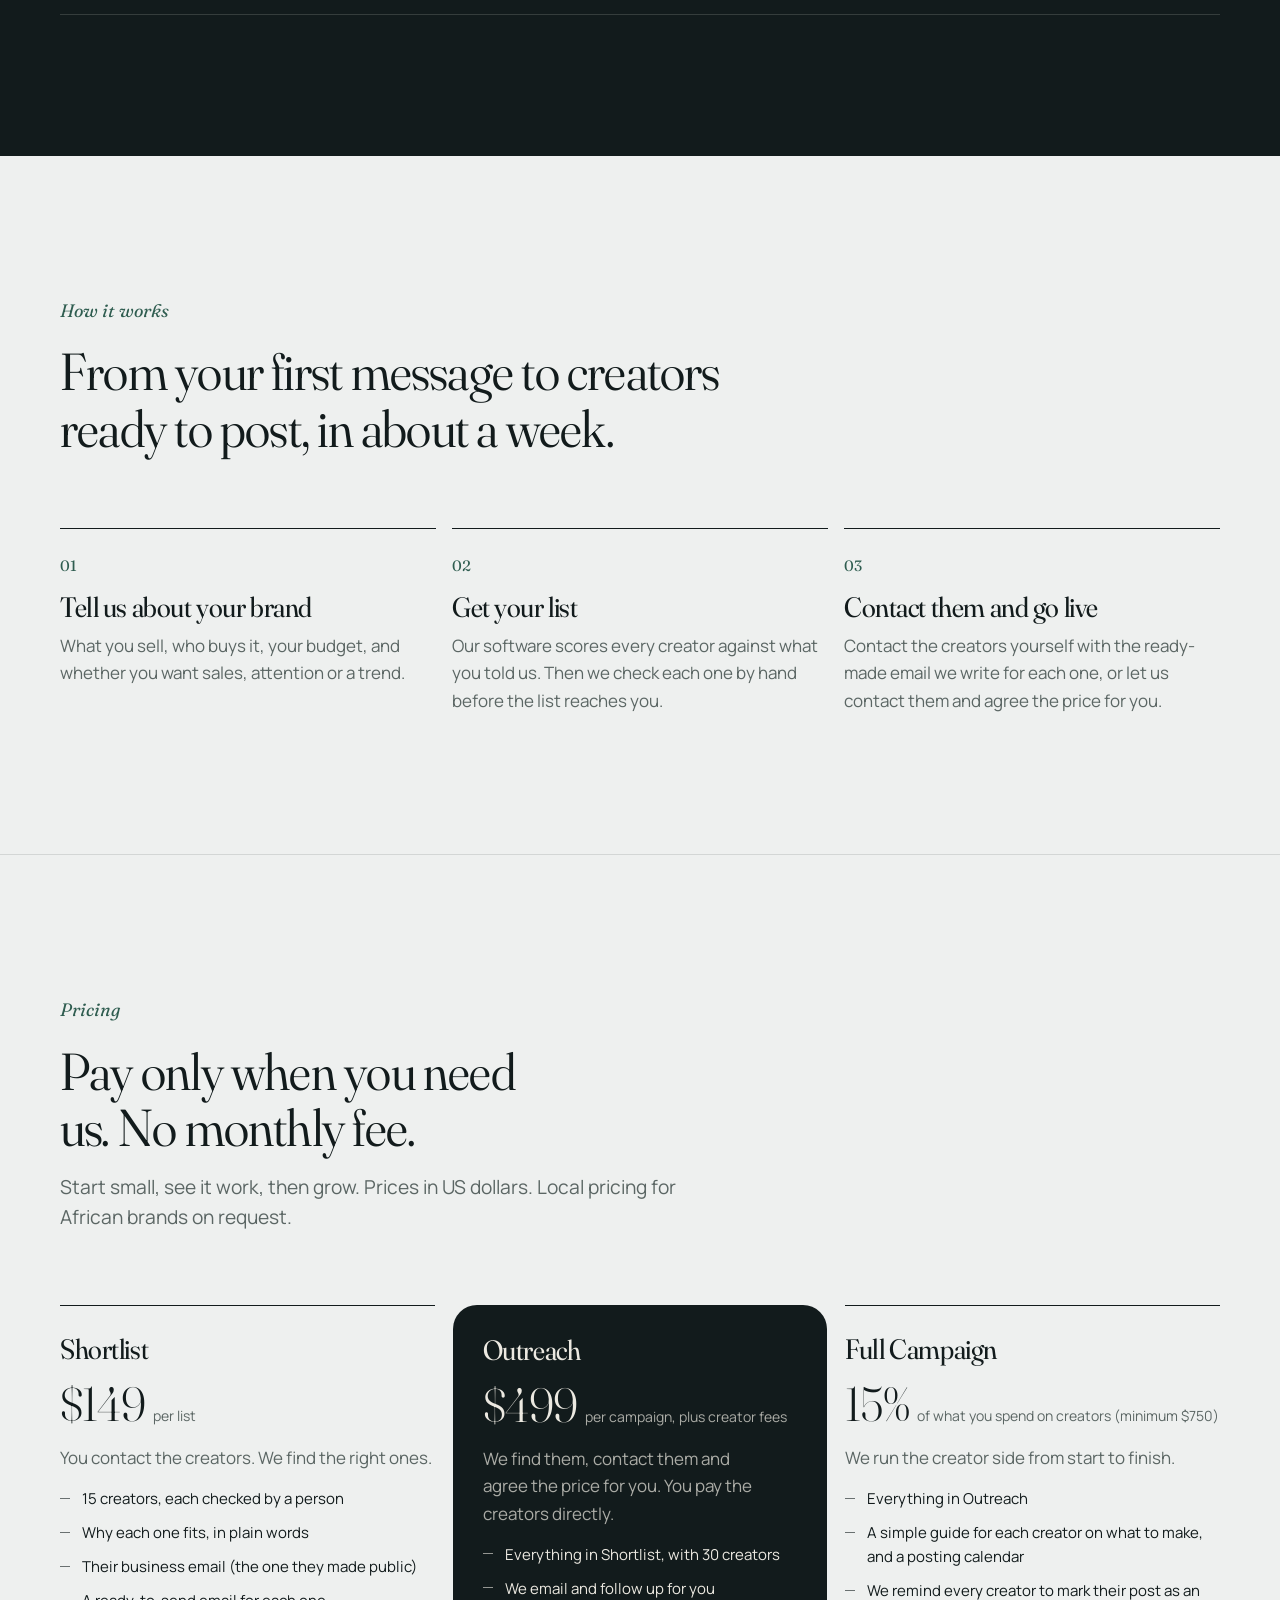
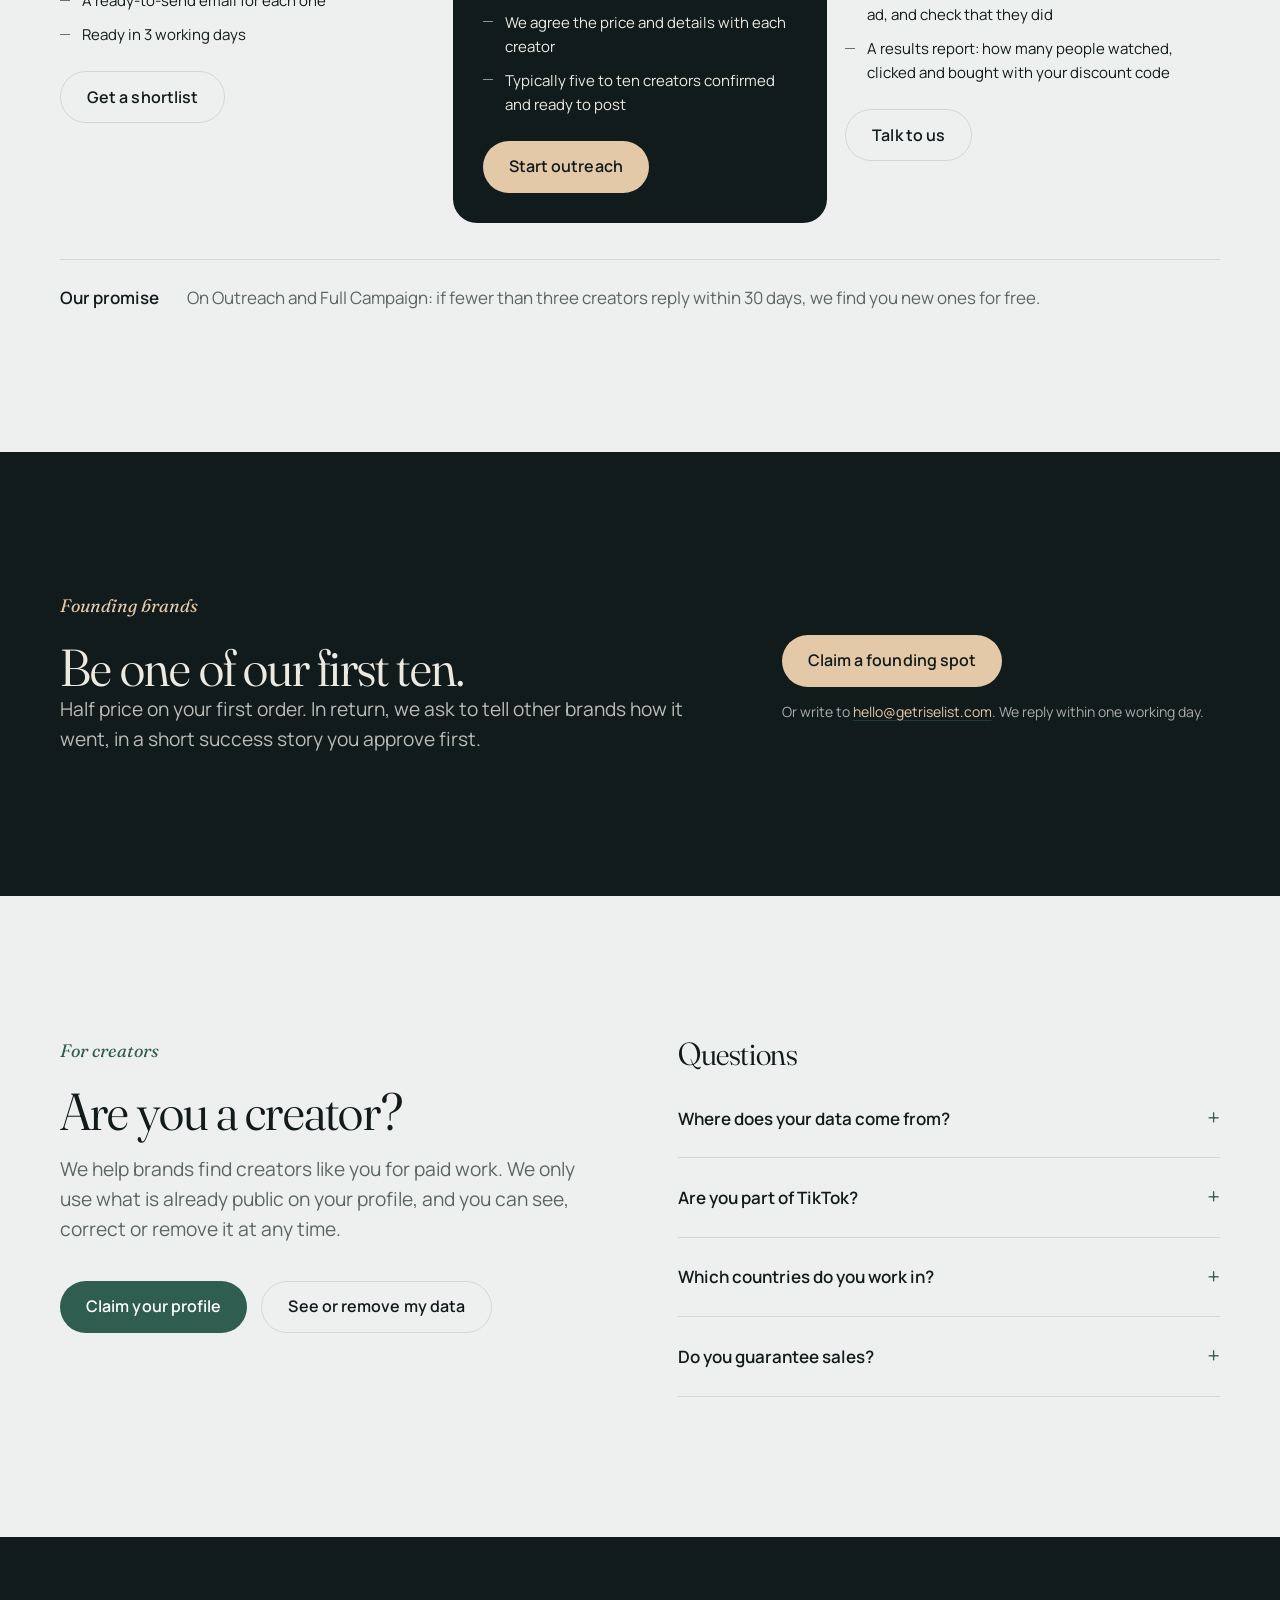
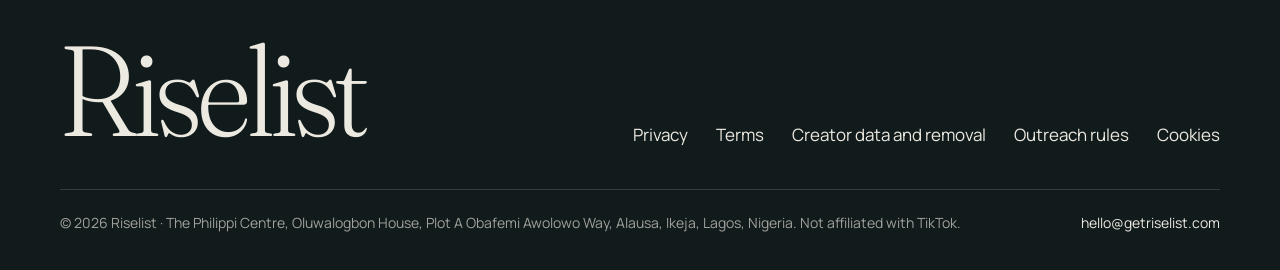
==== commit 97584404: "Add business address to footer and policy pages Co-Authored-By: Claude Opus 5.5 <noreply@anthropic.c" ====
--- a/index.html
+++ b/index.html
@@ -352,7 +352,7 @@
       </nav>
     </div>
     <div class="bottom">
-      <span>© 2026 Riselist, Lagos, Nigeria. Not affiliated with TikTok.</span>
+      <span>© 2026 Riselist · The Philippi Centre, Oluwalogbon House, Plot A Obafemi Awolowo Way, Alausa, Ikeja, Lagos, Nigeria. Not affiliated with TikTok.</span>
       <span><a href="mailto:hello@getriselist.com">hello@getriselist.com</a></span>
     </div>
   </div>
